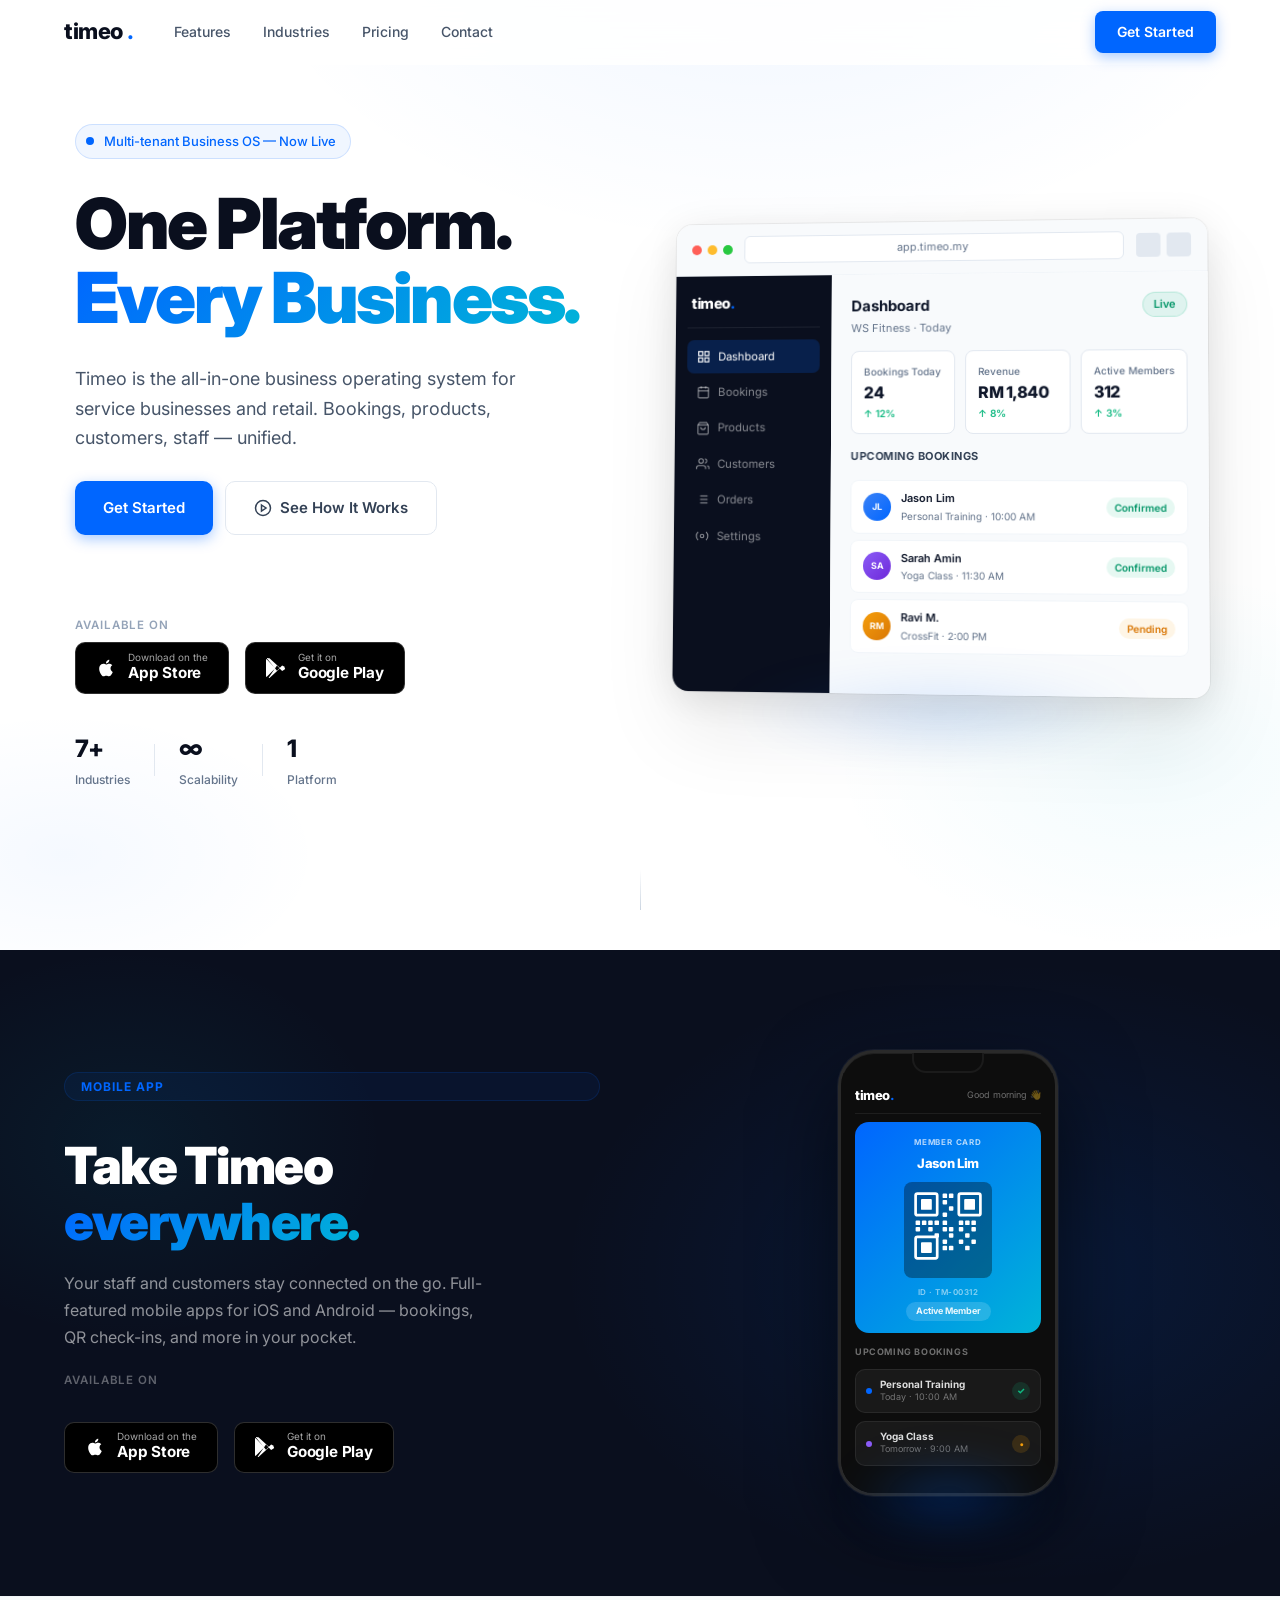
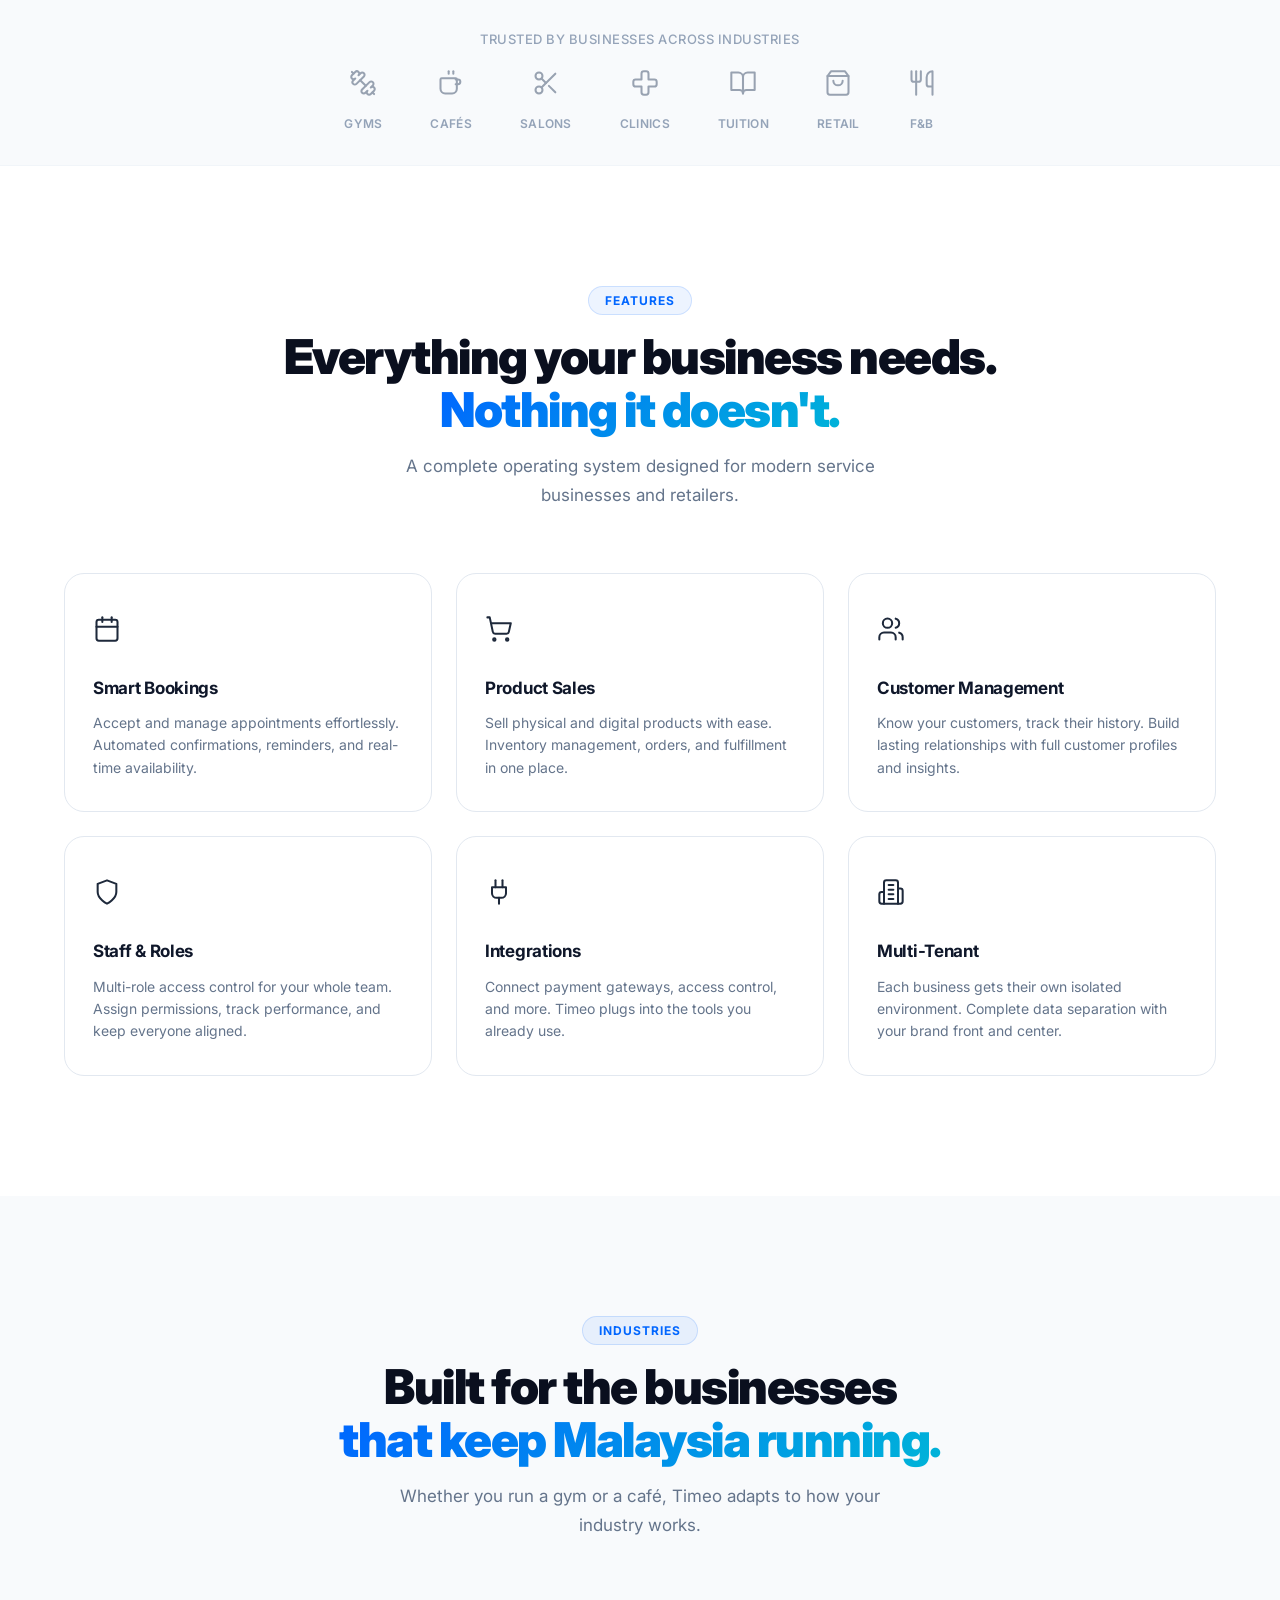
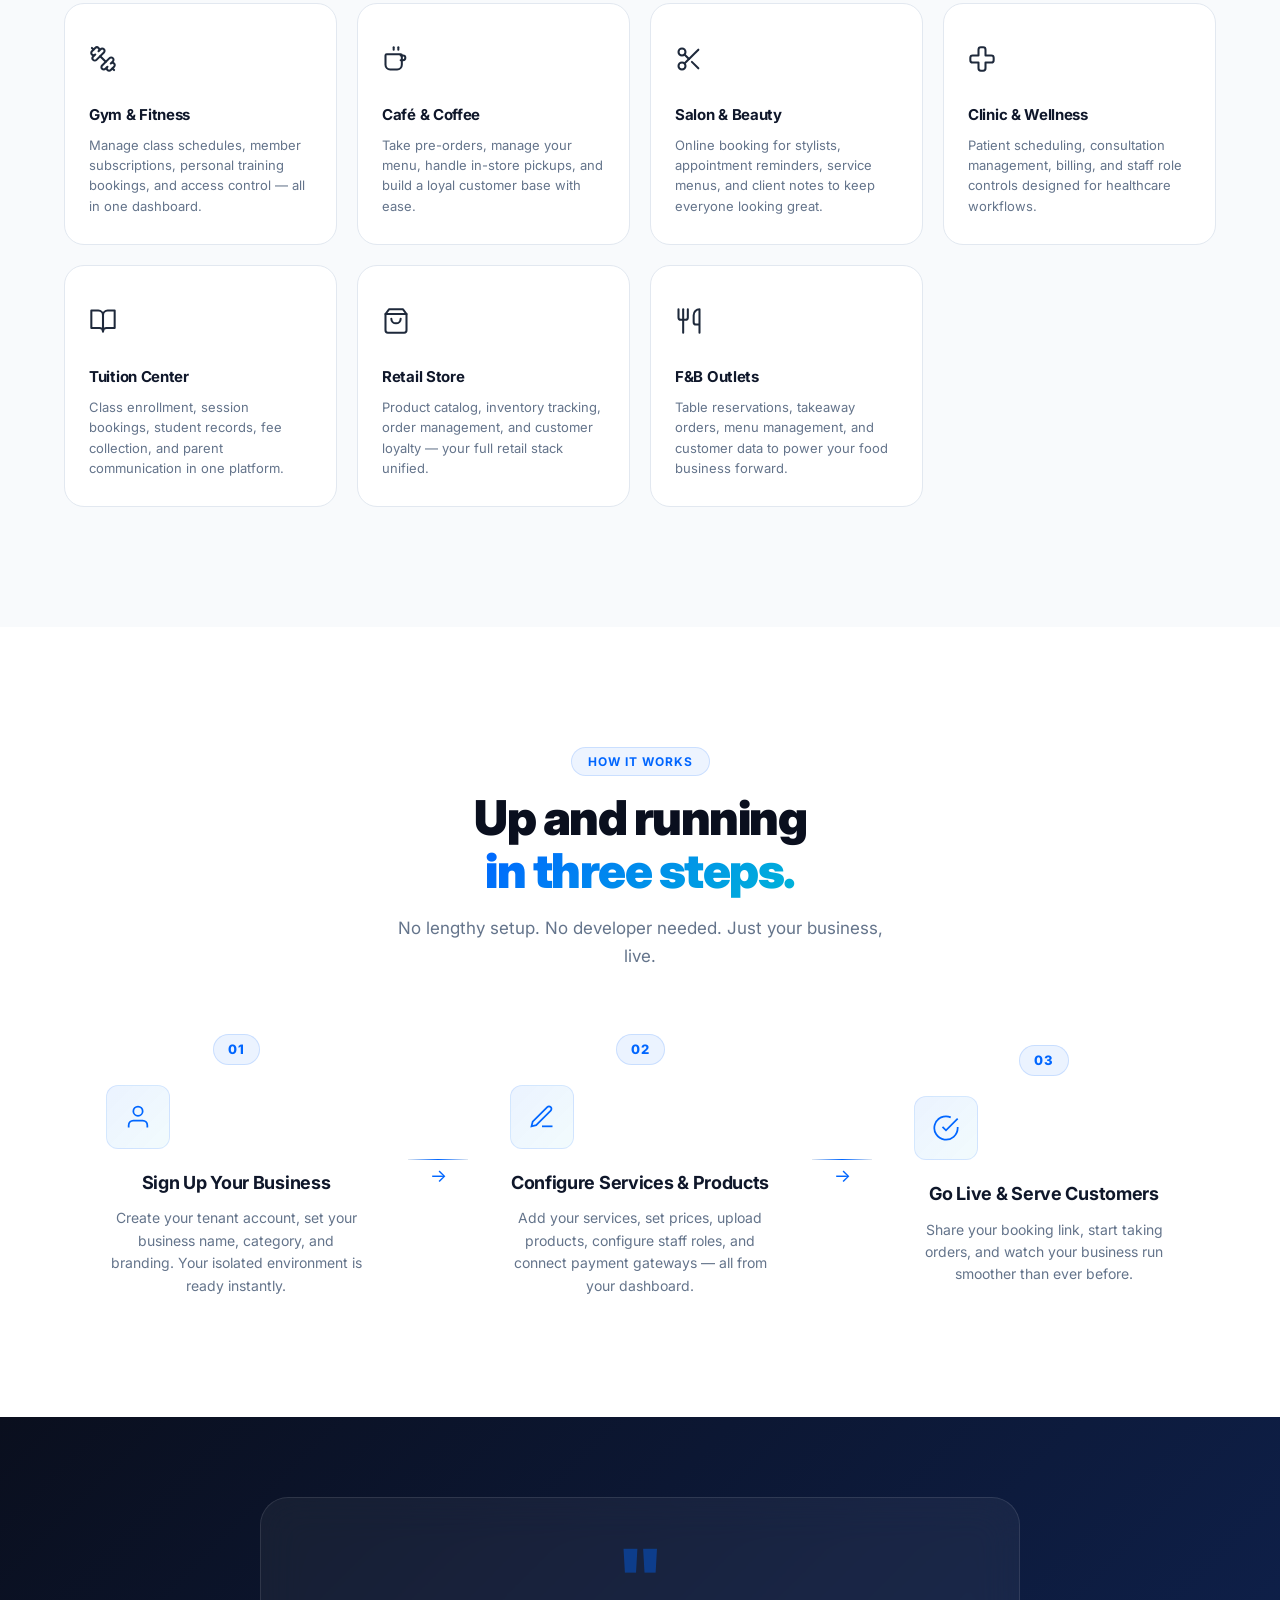
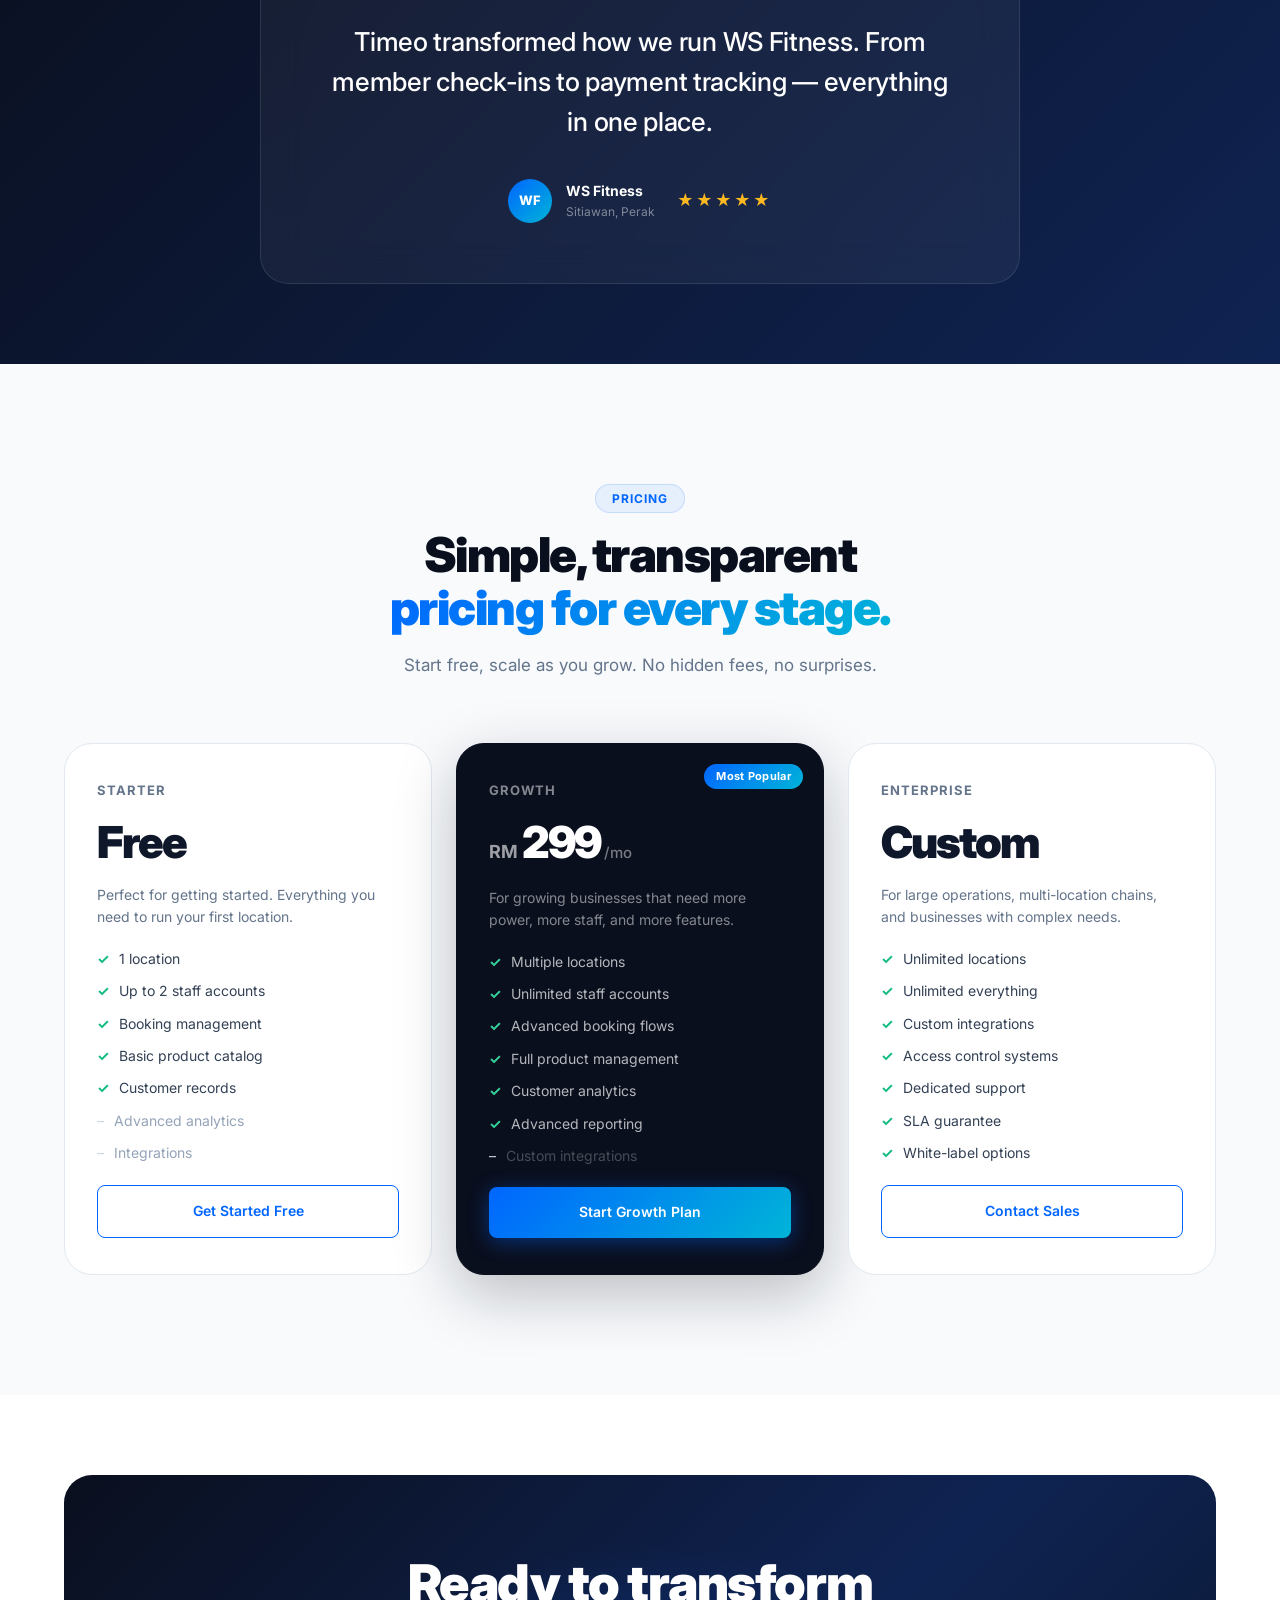
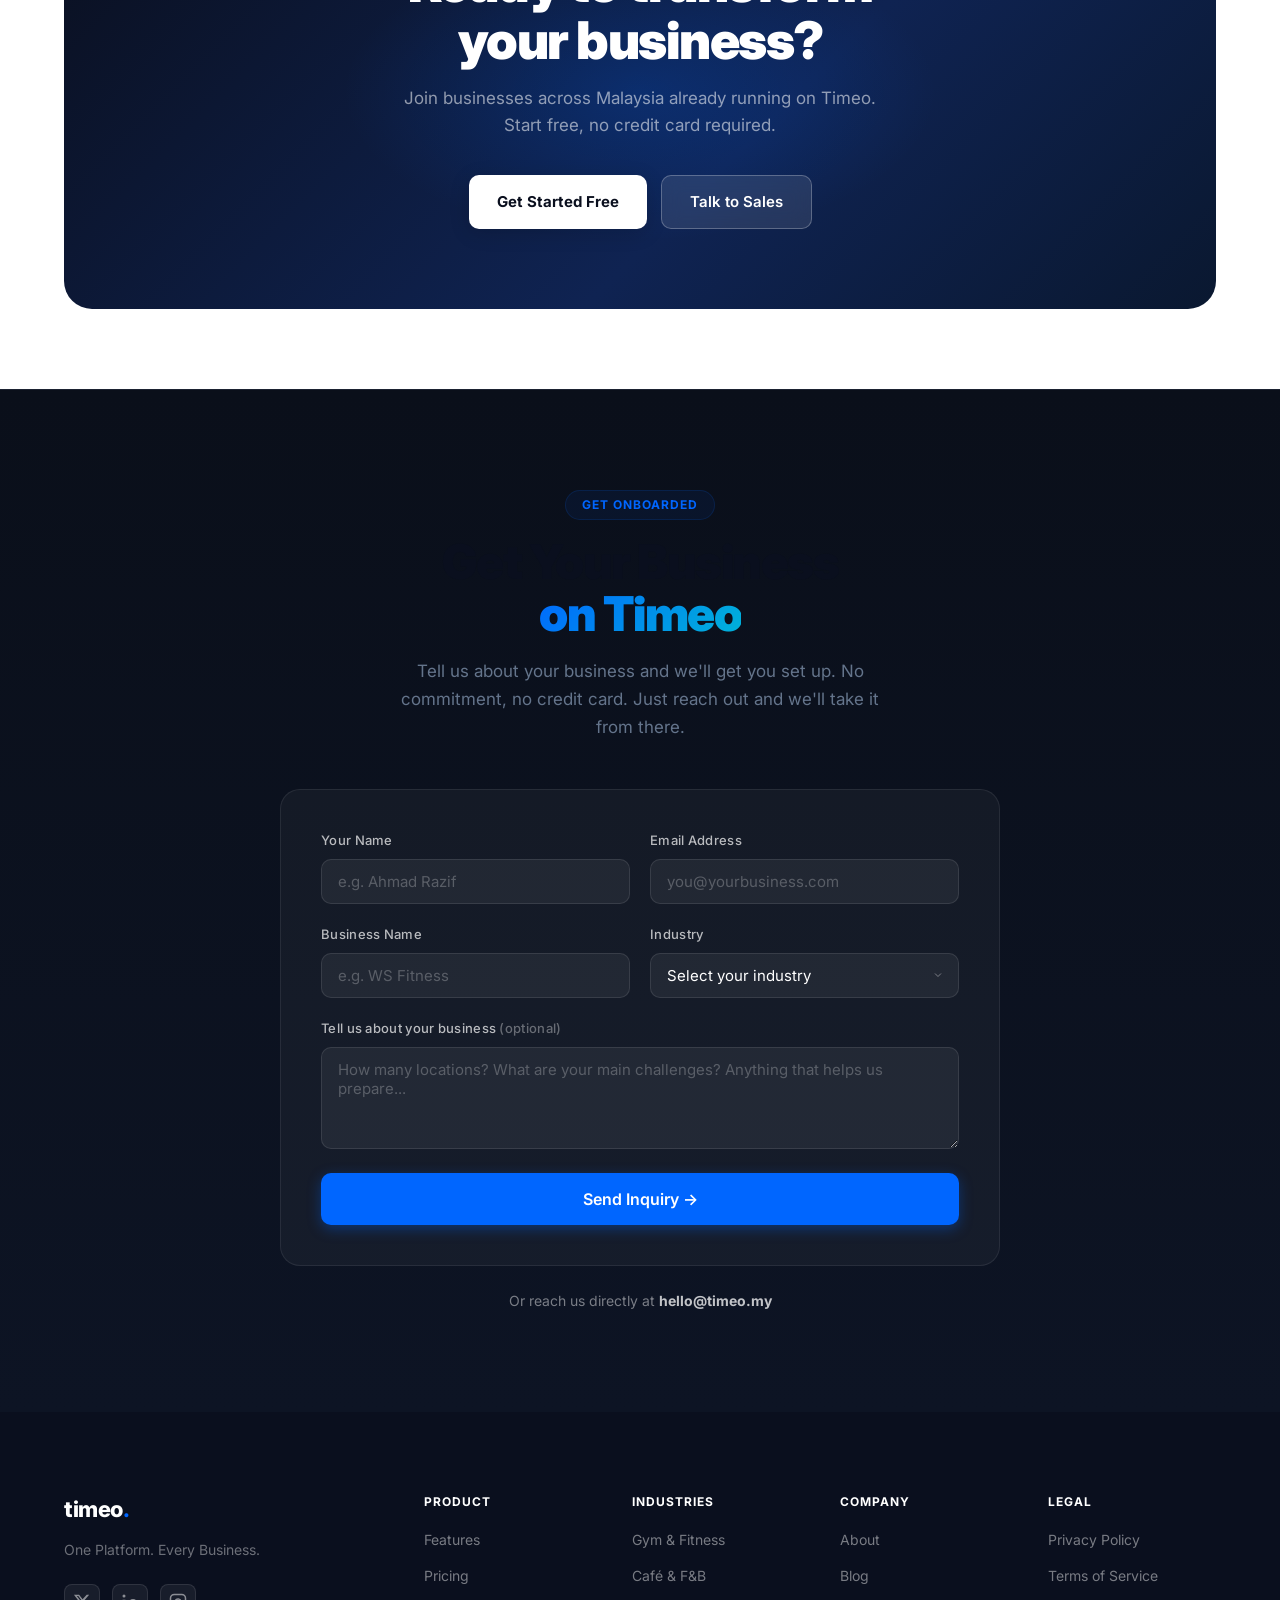
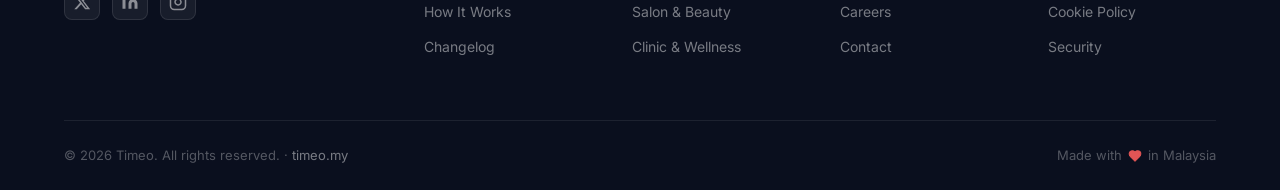
==== index.html @ 72459903 "init: timeo.my marketing site" ====
<!DOCTYPE html>
<html lang="en">
<head>
  <meta charset="UTF-8" />
  <meta name="viewport" content="width=device-width, initial-scale=1.0" />
  <title>Timeo — One Platform. Every Business.</title>
  <meta name="description" content="Timeo is the all-in-one business operating system for service businesses and retail. Bookings, products, customers, staff — unified." />
  <link rel="preconnect" href="https://fonts.googleapis.com" />
  <link rel="preconnect" href="https://fonts.gstatic.com" crossorigin />
  <link href="https://fonts.googleapis.com/css2?family=Inter:wght@300;400;500;600;700;800;900&display=swap" rel="stylesheet" />
  <link rel="stylesheet" href="style.css" />
</head>
<body>

  <!-- NAVBAR -->
  <nav class="navbar" id="navbar">
    <div class="nav-container">
      <a href="#" class="nav-logo">
        <span class="logo-text">timeo</span>
        <span class="logo-dot">.</span>
      </a>
      <ul class="nav-links">
        <li><a href="#features">Features</a></li>
        <li><a href="#industries">Industries</a></li>
        <li><a href="#pricing">Pricing</a></li>
        <li><a href="#contact">Contact</a></li>
      </ul>
      <a href="#contact" class="btn btn-primary nav-cta">Get Started</a>
      <button class="mobile-menu-btn" id="mobileMenuBtn" aria-label="Toggle menu">
        <span></span><span></span><span></span>
      </button>
    </div>
    <div class="mobile-menu" id="mobileMenu">
      <a href="#features">Features</a>
      <a href="#industries">Industries</a>
      <a href="#pricing">Pricing</a>
      <a href="#contact">Contact</a>
      <a href="#contact" class="btn btn-primary">Get Started</a>
    </div>
  </nav>

  <!-- HERO -->
  <section class="hero" id="hero">
    <div class="hero-bg-gradient"></div>
    <div class="hero-container">
      <div class="hero-content">
        <div class="hero-badge fade-in">
          <span class="badge-dot"></span>
          <span>Multi-tenant Business OS — Now Live</span>
        </div>
        <h1 class="hero-headline fade-in">One Platform.<br /><span class="gradient-text">Every Business.</span></h1>
        <p class="hero-subheadline fade-in">
          Timeo is the all-in-one business operating system for service businesses and retail.
          Bookings, products, customers, staff — unified.
        </p>
        <div class="hero-ctas fade-in">
          <a href="#contact" class="btn btn-primary btn-large">Get Started</a>
          <a href="#features" class="btn btn-ghost btn-large">
            <svg width="18" height="18" viewBox="0 0 24 24" fill="none" stroke="currentColor" stroke-width="2"><circle cx="12" cy="12" r="10"/><polygon points="10 8 16 12 10 16 10 8"/></svg>
            See How It Works
          </a>
        </div>
        <p class="hero-onboarding-note fade-in">Onboarded by our team — no self-setup required.</p>
        <div class="hero-app-badges fade-in">
          <div class="app-badges-label">Available on</div>
          <div class="app-badges">
            <a href="#" class="app-badge apple-badge">
              <svg xmlns="http://www.w3.org/2000/svg" width="20" height="20" viewBox="0 0 24 24" fill="currentColor">
                <path d="M18.71 19.5c-.83 1.24-1.71 2.45-3.05 2.47-1.34.03-1.77-.79-3.29-.79-1.53 0-2 .77-3.27.82-1.31.05-2.3-1.32-3.14-2.53C4.25 17 2.94 12.45 4.7 9.39c.87-1.52 2.43-2.48 4.12-2.51 1.28-.02 2.5.87 3.29.87.78 0 2.26-1.07 3.8-.91.65.03 2.47.26 3.64 1.98-.09.06-2.17 1.28-2.15 3.81.03 3.02 2.65 4.03 2.68 4.04-.03.07-.42 1.44-1.38 2.83M13 3.5c.73-.83 1.94-1.46 2.94-1.5.13 1.17-.34 2.35-1.04 3.19-.69.85-1.83 1.51-2.95 1.42-.15-1.15.41-2.35 1.05-3.11z"/>
              </svg>
              <div class="badge-text">
                <span class="badge-sub">Download on the</span>
                <span class="badge-main">App Store</span>
              </div>
            </a>
            <a href="#" class="app-badge google-badge">
              <svg xmlns="http://www.w3.org/2000/svg" width="20" height="20" viewBox="0 0 24 24" fill="currentColor">
                <path d="M3.18 23.76c.3.17.64.24.99.2l12.5-11.46-3.5-3.5L3.18 23.76zM.54 1.18C.2 1.54 0 2.1 0 2.84v18.32c0 .74.2 1.3.55 1.66l.09.08 10.26-10.26v-.24L.63 1.1l-.09.08zM22.3 10.56l-2.94-1.67-3.29 3.29 3.29 3.29 2.96-1.68c.84-.48.84-1.26-.02-1.74v.01zM4.17.24l12.5 11.46-3.5 3.5L.99.44C1.51.06 2.13.01 2.79.24h1.38z"/>
              </svg>
              <div class="badge-text">
                <span class="badge-sub">Get it on</span>
                <span class="badge-main">Google Play</span>
              </div>
            </a>
          </div>
        </div>
        <div class="hero-stats fade-in">
          <div class="stat">
            <span class="stat-number">7+</span>
            <span class="stat-label">Industries</span>
          </div>
          <div class="stat-divider"></div>
          <div class="stat">
            <span class="stat-number">∞</span>
            <span class="stat-label">Scalability</span>
          </div>
          <div class="stat-divider"></div>
          <div class="stat">
            <span class="stat-number">1</span>
            <span class="stat-label">Platform</span>
          </div>
        </div>
      </div>

      <!-- DASHBOARD MOCKUP -->
      <div class="hero-visual fade-in">
        <div class="dashboard-mockup">
          <div class="mockup-topbar">
            <div class="mockup-dots">
              <span class="dot dot-red"></span>
              <span class="dot dot-yellow"></span>
              <span class="dot dot-green"></span>
            </div>
            <div class="mockup-url">app.timeo.my</div>
            <div class="mockup-actions">
              <div class="mock-icon"></div>
              <div class="mock-icon"></div>
            </div>
          </div>
          <div class="mockup-body">
            <div class="mockup-sidebar">
              <div class="sidebar-logo">timeo<span>.</span></div>
              <div class="sidebar-nav">
                <div class="sidebar-item active">
                  <svg width="14" height="14" viewBox="0 0 24 24" fill="none" stroke="currentColor" stroke-width="2"><rect x="3" y="3" width="7" height="7"/><rect x="14" y="3" width="7" height="7"/><rect x="3" y="14" width="7" height="7"/><rect x="14" y="14" width="7" height="7"/></svg>
                  Dashboard
                </div>
                <div class="sidebar-item">
                  <svg width="14" height="14" viewBox="0 0 24 24" fill="none" stroke="currentColor" stroke-width="2"><rect x="3" y="4" width="18" height="18" rx="2"/><line x1="16" y1="2" x2="16" y2="6"/><line x1="8" y1="2" x2="8" y2="6"/><line x1="3" y1="10" x2="21" y2="10"/></svg>
                  Bookings
                </div>
                <div class="sidebar-item">
                  <svg width="14" height="14" viewBox="0 0 24 24" fill="none" stroke="currentColor" stroke-width="2"><path d="M6 2L3 6v14a2 2 0 0 0 2 2h14a2 2 0 0 0 2-2V6l-3-4z"/><line x1="3" y1="6" x2="21" y2="6"/><path d="M16 10a4 4 0 0 1-8 0"/></svg>
                  Products
                </div>
                <div class="sidebar-item">
                  <svg width="14" height="14" viewBox="0 0 24 24" fill="none" stroke="currentColor" stroke-width="2"><path d="M17 21v-2a4 4 0 0 0-4-4H5a4 4 0 0 0-4 4v2"/><circle cx="9" cy="7" r="4"/><path d="M23 21v-2a4 4 0 0 0-3-3.87"/><path d="M16 3.13a4 4 0 0 1 0 7.75"/></svg>
                  Customers
                </div>
                <div class="sidebar-item">
                  <svg width="14" height="14" viewBox="0 0 24 24" fill="none" stroke="currentColor" stroke-width="2"><line x1="8" y1="6" x2="21" y2="6"/><line x1="8" y1="12" x2="21" y2="12"/><line x1="8" y1="18" x2="21" y2="18"/><line x1="3" y1="6" x2="3.01" y2="6"/><line x1="3" y1="12" x2="3.01" y2="12"/><line x1="3" y1="18" x2="3.01" y2="18"/></svg>
                  Orders
                </div>
                <div class="sidebar-item">
                  <svg width="14" height="14" viewBox="0 0 24 24" fill="none" stroke="currentColor" stroke-width="2"><circle cx="12" cy="12" r="3"/><path d="M19.07 4.93a10 10 0 0 1 0 14.14M4.93 4.93a10 10 0 0 0 0 14.14"/></svg>
                  Settings
                </div>
              </div>
            </div>
            <div class="mockup-main">
              <div class="mockup-header-row">
                <div>
                  <div class="mock-title">Dashboard</div>
                  <div class="mock-subtitle">WS Fitness · Today</div>
                </div>
                <div class="mock-badge-green">Live</div>
              </div>
              <div class="mockup-stats-row">
                <div class="mock-stat-card">
                  <div class="mock-stat-label">Bookings Today</div>
                  <div class="mock-stat-value">24</div>
                  <div class="mock-stat-trend up">↑ 12%</div>
                </div>
                <div class="mock-stat-card">
                  <div class="mock-stat-label">Revenue</div>
                  <div class="mock-stat-value">RM 1,840</div>
                  <div class="mock-stat-trend up">↑ 8%</div>
                </div>
                <div class="mock-stat-card">
                  <div class="mock-stat-label">Active Members</div>
                  <div class="mock-stat-value">312</div>
                  <div class="mock-stat-trend up">↑ 3%</div>
                </div>
              </div>
              <div class="mock-bookings-title">Upcoming Bookings</div>
              <div class="mock-booking-list">
                <div class="mock-booking-item">
                  <div class="mock-avatar mock-avatar-blue">JL</div>
                  <div class="mock-booking-info">
                    <div class="mock-booking-name">Jason Lim</div>
                    <div class="mock-booking-service">Personal Training · 10:00 AM</div>
                  </div>
                  <div class="mock-status confirmed">Confirmed</div>
                </div>
                <div class="mock-booking-item">
                  <div class="mock-avatar mock-avatar-purple">SA</div>
                  <div class="mock-booking-info">
                    <div class="mock-booking-name">Sarah Amin</div>
                    <div class="mock-booking-service">Yoga Class · 11:30 AM</div>
                  </div>
                  <div class="mock-status confirmed">Confirmed</div>
                </div>
                <div class="mock-booking-item">
                  <div class="mock-avatar mock-avatar-orange">RM</div>
                  <div class="mock-booking-info">
                    <div class="mock-booking-name">Ravi M.</div>
                    <div class="mock-booking-service">CrossFit · 2:00 PM</div>
                  </div>
                  <div class="mock-status pending">Pending</div>
                </div>
              </div>
            </div>
          </div>
        </div>
        <div class="mockup-glow"></div>
      </div>
    </div>
    <div class="hero-scroll-indicator">
      <div class="scroll-line"></div>
    </div>
  </section>

  <!-- APP DOWNLOAD SECTION -->
  <section class="app-download-section">
    <div class="container">
      <div class="app-download-content">
        <div class="app-download-text reveal">
          <div class="section-badge" style="margin-bottom:16px;">Mobile App</div>
          <h2>Take Timeo<br /><span class="gradient-text">everywhere.</span></h2>
          <p>Your staff and customers stay connected on the go. Full-featured mobile apps for iOS and Android — bookings, QR check-ins, and more in your pocket.</p>
          <div class="app-badges-label">Available on</div>
          <div class="app-badges">
            <a href="#" class="app-badge apple-badge">
              <svg xmlns="http://www.w3.org/2000/svg" width="20" height="20" viewBox="0 0 24 24" fill="currentColor">
                <path d="M18.71 19.5c-.83 1.24-1.71 2.45-3.05 2.47-1.34.03-1.77-.79-3.29-.79-1.53 0-2 .77-3.27.82-1.31.05-2.3-1.32-3.14-2.53C4.25 17 2.94 12.45 4.7 9.39c.87-1.52 2.43-2.48 4.12-2.51 1.28-.02 2.5.87 3.29.87.78 0 2.26-1.07 3.8-.91.65.03 2.47.26 3.64 1.98-.09.06-2.17 1.28-2.15 3.81.03 3.02 2.65 4.03 2.68 4.04-.03.07-.42 1.44-1.38 2.83M13 3.5c.73-.83 1.94-1.46 2.94-1.5.13 1.17-.34 2.35-1.04 3.19-.69.85-1.83 1.51-2.95 1.42-.15-1.15.41-2.35 1.05-3.11z"/>
              </svg>
              <div class="badge-text">
                <span class="badge-sub">Download on the</span>
                <span class="badge-main">App Store</span>
              </div>
            </a>
            <a href="#" class="app-badge google-badge">
              <svg xmlns="http://www.w3.org/2000/svg" width="20" height="20" viewBox="0 0 24 24" fill="currentColor">
                <path d="M3.18 23.76c.3.17.64.24.99.2l12.5-11.46-3.5-3.5L3.18 23.76zM.54 1.18C.2 1.54 0 2.1 0 2.84v18.32c0 .74.2 1.3.55 1.66l.09.08 10.26-10.26v-.24L.63 1.1l-.09.08zM22.3 10.56l-2.94-1.67-3.29 3.29 3.29 3.29 2.96-1.68c.84-.48.84-1.26-.02-1.74v.01zM4.17.24l12.5 11.46-3.5 3.5L.99.44C1.51.06 2.13.01 2.79.24h1.38z"/>
              </svg>
              <div class="badge-text">
                <span class="badge-sub">Get it on</span>
                <span class="badge-main">Google Play</span>
              </div>
            </a>
          </div>
        </div>
        <div class="app-phone-mockup reveal">
          <div class="phone-frame">
            <div class="phone-notch"></div>
            <div class="phone-screen">
              <!-- App screen: Member QR Card -->
              <div class="phone-app-header">
                <span class="phone-app-logo">timeo<span>.</span></span>
                <span class="phone-app-greeting">Good morning 👋</span>
              </div>
              <div class="phone-qr-card">
                <div class="phone-qr-label">Member Card</div>
                <div class="phone-qr-name">Jason Lim</div>
                <div class="phone-qr-code">
                  <svg viewBox="0 0 80 80" width="72" height="72" xmlns="http://www.w3.org/2000/svg">
                    <!-- QR code pattern (decorative) -->
                    <rect x="4" y="4" width="24" height="24" rx="2" fill="none" stroke="#fff" stroke-width="3"/>
                    <rect x="10" y="10" width="12" height="12" rx="1" fill="#fff"/>
                    <rect x="52" y="4" width="24" height="24" rx="2" fill="none" stroke="#fff" stroke-width="3"/>
                    <rect x="58" y="10" width="12" height="12" rx="1" fill="#fff"/>
                    <rect x="4" y="52" width="24" height="24" rx="2" fill="none" stroke="#fff" stroke-width="3"/>
                    <rect x="10" y="58" width="12" height="12" rx="1" fill="#fff"/>
                    <!-- dots -->
                    <rect x="34" y="4" width="5" height="5" rx="1" fill="#fff"/>
                    <rect x="41" y="4" width="5" height="5" rx="1" fill="#fff"/>
                    <rect x="34" y="11" width="5" height="5" rx="1" fill="#fff"/>
                    <rect x="41" y="18" width="5" height="5" rx="1" fill="#fff"/>
                    <rect x="34" y="25" width="5" height="5" rx="1" fill="#fff"/>
                    <rect x="52" y="34" width="5" height="5" rx="1" fill="#fff"/>
                    <rect x="59" y="34" width="5" height="5" rx="1" fill="#fff"/>
                    <rect x="66" y="34" width="5" height="5" rx="1" fill="#fff"/>
                    <rect x="52" y="41" width="5" height="5" rx="1" fill="#fff"/>
                    <rect x="66" y="41" width="5" height="5" rx="1" fill="#fff"/>
                    <rect x="59" y="48" width="5" height="5" rx="1" fill="#fff"/>
                    <rect x="52" y="55" width="5" height="5" rx="1" fill="#fff"/>
                    <rect x="59" y="62" width="5" height="5" rx="1" fill="#fff"/>
                    <rect x="66" y="55" width="5" height="5" rx="1" fill="#fff"/>
                    <rect x="4" y="34" width="5" height="5" rx="1" fill="#fff"/>
                    <rect x="11" y="34" width="5" height="5" rx="1" fill="#fff"/>
                    <rect x="18" y="34" width="5" height="5" rx="1" fill="#fff"/>
                    <rect x="25" y="34" width="5" height="5" rx="1" fill="#fff"/>
                    <rect x="4" y="41" width="5" height="5" rx="1" fill="#fff"/>
                    <rect x="18" y="41" width="5" height="5" rx="1" fill="#fff"/>
                    <rect x="25" y="48" width="5" height="5" rx="1" fill="#fff"/>
                    <rect x="34" y="34" width="5" height="5" rx="1" fill="#fff"/>
                    <rect x="34" y="41" width="5" height="5" rx="1" fill="#fff"/>
                    <rect x="41" y="41" width="5" height="5" rx="1" fill="#fff"/>
                    <rect x="41" y="48" width="5" height="5" rx="1" fill="#fff"/>
                    <rect x="34" y="55" width="5" height="5" rx="1" fill="#fff"/>
                    <rect x="34" y="62" width="5" height="5" rx="1" fill="#fff"/>
                    <rect x="41" y="62" width="5" height="5" rx="1" fill="#fff"/>
                  </svg>
                </div>
                <div class="phone-qr-member-id">ID · TM-00312</div>
                <div class="phone-qr-status">Active Member</div>
              </div>
              <div class="phone-upcoming-label">Upcoming Bookings</div>
              <div class="phone-booking-row">
                <div class="phone-booking-dot blue"></div>
                <div class="phone-booking-info">
                  <div class="phone-booking-title">Personal Training</div>
                  <div class="phone-booking-time">Today · 10:00 AM</div>
                </div>
                <div class="phone-booking-badge confirmed">✓</div>
              </div>
              <div class="phone-booking-row">
                <div class="phone-booking-dot purple"></div>
                <div class="phone-booking-info">
                  <div class="phone-booking-title">Yoga Class</div>
                  <div class="phone-booking-time">Tomorrow · 9:00 AM</div>
                </div>
                <div class="phone-booking-badge pending">·</div>
              </div>
            </div>
          </div>
          <!-- floating glow -->
          <div class="phone-glow"></div>
        </div>
      </div>
    </div>
  </section>

  <!-- SOCIAL PROOF -->
  <section class="social-proof">
    <div class="container">
      <p class="proof-label">Trusted by businesses across industries</p>
      <div class="proof-logos">
        <div class="proof-item">
          <span class="proof-icon"><svg xmlns="http://www.w3.org/2000/svg" width="28" height="28" viewBox="0 0 24 24" fill="none" stroke="currentColor" stroke-width="1.75" stroke-linecap="round" stroke-linejoin="round"><path d="M14.4 14.4 9.6 9.6"/><path d="M18.657 21.485a2 2 0 1 1-2.829-2.828l-1.767 1.768a2 2 0 1 1-2.829-2.829l6.364-6.364a2 2 0 1 1 2.829 2.829l-1.768 1.767a2 2 0 1 1 2.828 2.829z"/><path d="m21.5 21.5-1.4-1.4"/><path d="M3.9 3.9 2.5 2.5"/><path d="M6.404 12.768a2 2 0 1 1-2.829-2.829l1.768-1.767a2 2 0 1 1-2.828-2.829l2.828-2.828a2 2 0 1 1 2.829 2.828l1.767-1.768a2 2 0 1 1 2.829 2.829z"/></svg></span>
          <span>Gyms</span>
        </div>
        <div class="proof-item">
          <span class="proof-icon"><svg xmlns="http://www.w3.org/2000/svg" width="28" height="28" viewBox="0 0 24 24" fill="none" stroke="currentColor" stroke-width="1.75" stroke-linecap="round" stroke-linejoin="round"><path d="M10 2v2"/><path d="M14 2v2"/><path d="M16 8a1 1 0 0 1 1 1v8a4 4 0 0 1-4 4H7a4 4 0 0 1-4-4V9a1 1 0 0 1 1-1z"/><path d="M16 9h2a2 2 0 0 1 0 4h-2"/></svg></span>
          <span>Cafés</span>
        </div>
        <div class="proof-item">
          <span class="proof-icon"><svg xmlns="http://www.w3.org/2000/svg" width="28" height="28" viewBox="0 0 24 24" fill="none" stroke="currentColor" stroke-width="1.75" stroke-linecap="round" stroke-linejoin="round"><circle cx="6" cy="6" r="3"/><circle cx="6" cy="18" r="3"/><line x1="20" x2="8.12" y1="4" y2="15.88"/><line x1="14.47" x2="20" y1="14.48" y2="20"/><line x1="8.12" x2="12" y1="8.12" y2="12"/></svg></span>
          <span>Salons</span>
        </div>
        <div class="proof-item">
          <span class="proof-icon"><svg xmlns="http://www.w3.org/2000/svg" width="28" height="28" viewBox="0 0 24 24" fill="none" stroke="currentColor" stroke-width="1.75" stroke-linecap="round" stroke-linejoin="round"><path d="M11 2a2 2 0 0 0-2 2v5H4a2 2 0 0 0-2 2v2c0 1.1.9 2 2 2h5v5c0 1.1.9 2 2 2h2a2 2 0 0 0 2-2v-5h5a2 2 0 0 0 2-2v-2a2 2 0 0 0-2-2h-5V4a2 2 0 0 0-2-2h-2z"/></svg></span>
          <span>Clinics</span>
        </div>
        <div class="proof-item">
          <span class="proof-icon"><svg xmlns="http://www.w3.org/2000/svg" width="28" height="28" viewBox="0 0 24 24" fill="none" stroke="currentColor" stroke-width="1.75" stroke-linecap="round" stroke-linejoin="round"><path d="M2 3h6a4 4 0 0 1 4 4v14a3 3 0 0 0-3-3H2z"/><path d="M22 3h-6a4 4 0 0 0-4 4v14a3 3 0 0 1 3-3h7z"/></svg></span>
          <span>Tuition</span>
        </div>
        <div class="proof-item">
          <span class="proof-icon"><svg xmlns="http://www.w3.org/2000/svg" width="28" height="28" viewBox="0 0 24 24" fill="none" stroke="currentColor" stroke-width="1.75" stroke-linecap="round" stroke-linejoin="round"><path d="M6 2 3 6v14a2 2 0 0 0 2 2h14a2 2 0 0 0 2-2V6l-3-4z"/><line x1="3" x2="21" y1="6" y2="6"/><path d="M16 10a4 4 0 0 1-8 0"/></svg></span>
          <span>Retail</span>
        </div>
        <div class="proof-item">
          <span class="proof-icon"><svg xmlns="http://www.w3.org/2000/svg" width="28" height="28" viewBox="0 0 24 24" fill="none" stroke="currentColor" stroke-width="1.75" stroke-linecap="round" stroke-linejoin="round"><path d="M3 2v7c0 1.1.9 2 2 2h4a2 2 0 0 0 2-2V2"/><path d="M7 2v20"/><path d="M21 15V2v0a5 5 0 0 0-5 5v6c0 1.1.9 2 2 2h3Zm0 0v7"/></svg></span>
          <span>F&amp;B</span>
        </div>
      </div>
    </div>
  </section>

  <!-- FEATURES -->
  <section class="features" id="features">
    <div class="container">
      <div class="section-header reveal">
        <div class="section-badge">Features</div>
        <h2 class="section-title">Everything your business needs.<br /><span class="gradient-text">Nothing it doesn't.</span></h2>
        <p class="section-subtitle">A complete operating system designed for modern service businesses and retailers.</p>
      </div>
      <div class="features-grid">
        <div class="feature-card reveal">
          <div class="feature-icon"><svg xmlns="http://www.w3.org/2000/svg" width="28" height="28" viewBox="0 0 24 24" fill="none" stroke="currentColor" stroke-width="1.75" stroke-linecap="round" stroke-linejoin="round"><rect width="18" height="18" x="3" y="4" rx="2" ry="2"/><line x1="16" x2="16" y1="2" y2="6"/><line x1="8" x2="8" y1="2" y2="6"/><line x1="3" x2="21" y1="10" y2="10"/></svg></div>
          <h3 class="feature-title">Smart Bookings</h3>
          <p class="feature-desc">Accept and manage appointments effortlessly. Automated confirmations, reminders, and real-time availability.</p>
        </div>
        <div class="feature-card reveal">
          <div class="feature-icon"><svg xmlns="http://www.w3.org/2000/svg" width="28" height="28" viewBox="0 0 24 24" fill="none" stroke="currentColor" stroke-width="1.75" stroke-linecap="round" stroke-linejoin="round"><circle cx="8" cy="21" r="1"/><circle cx="19" cy="21" r="1"/><path d="M2.05 2.05h2l2.66 12.42a2 2 0 0 0 2 1.58h9.78a2 2 0 0 0 1.95-1.57l1.65-7.43H5.12"/></svg></div>
          <h3 class="feature-title">Product Sales</h3>
          <p class="feature-desc">Sell physical and digital products with ease. Inventory management, orders, and fulfillment in one place.</p>
        </div>
        <div class="feature-card reveal">
          <div class="feature-icon"><svg xmlns="http://www.w3.org/2000/svg" width="28" height="28" viewBox="0 0 24 24" fill="none" stroke="currentColor" stroke-width="1.75" stroke-linecap="round" stroke-linejoin="round"><path d="M16 21v-2a4 4 0 0 0-4-4H6a4 4 0 0 0-4 4v2"/><circle cx="9" cy="7" r="4"/><path d="M22 21v-2a4 4 0 0 0-3-3.87"/><path d="M16 3.13a4 4 0 0 1 0 7.75"/></svg></div>
          <h3 class="feature-title">Customer Management</h3>
          <p class="feature-desc">Know your customers, track their history. Build lasting relationships with full customer profiles and insights.</p>
        </div>
        <div class="feature-card reveal">
          <div class="feature-icon"><svg xmlns="http://www.w3.org/2000/svg" width="28" height="28" viewBox="0 0 24 24" fill="none" stroke="currentColor" stroke-width="1.75" stroke-linecap="round" stroke-linejoin="round"><path d="M12 22s8-4 8-10V5l-8-3-8 3v7c0 6 8 10 8 10z"/></svg></div>
          <h3 class="feature-title">Staff &amp; Roles</h3>
          <p class="feature-desc">Multi-role access control for your whole team. Assign permissions, track performance, and keep everyone aligned.</p>
        </div>
        <div class="feature-card reveal">
          <div class="feature-icon"><svg xmlns="http://www.w3.org/2000/svg" width="28" height="28" viewBox="0 0 24 24" fill="none" stroke="currentColor" stroke-width="1.75" stroke-linecap="round" stroke-linejoin="round"><path d="M12 22v-5"/><path d="M9 8V2"/><path d="M15 8V2"/><path d="M18 8v5a4 4 0 0 1-4 4h-4a4 4 0 0 1-4-4V8Z"/></svg></div>
          <h3 class="feature-title">Integrations</h3>
          <p class="feature-desc">Connect payment gateways, access control, and more. Timeo plugs into the tools you already use.</p>
        </div>
        <div class="feature-card reveal">
          <div class="feature-icon"><svg xmlns="http://www.w3.org/2000/svg" width="28" height="28" viewBox="0 0 24 24" fill="none" stroke="currentColor" stroke-width="1.75" stroke-linecap="round" stroke-linejoin="round"><path d="M6 22V4a2 2 0 0 1 2-2h8a2 2 0 0 1 2 2v18Z"/><path d="M6 12H4a2 2 0 0 0-2 2v6a2 2 0 0 0 2 2h2"/><path d="M18 9h2a2 2 0 0 1 2 2v9a2 2 0 0 1-2 2h-2"/><path d="M10 6h4"/><path d="M10 10h4"/><path d="M10 14h4"/><path d="M10 18h4"/></svg></div>
          <h3 class="feature-title">Multi-Tenant</h3>
          <p class="feature-desc">Each business gets their own isolated environment. Complete data separation with your brand front and center.</p>
        </div>
      </div>
    </div>
  </section>

  <!-- INDUSTRIES -->
  <section class="industries" id="industries">
    <div class="container">
      <div class="section-header reveal">
        <div class="section-badge">Industries</div>
        <h2 class="section-title">Built for the businesses<br /><span class="gradient-text">that keep Malaysia running.</span></h2>
        <p class="section-subtitle">Whether you run a gym or a café, Timeo adapts to how your industry works.</p>
      </div>
      <div class="industries-grid">
        <div class="industry-card reveal">
          <div class="industry-icon"><svg xmlns="http://www.w3.org/2000/svg" width="28" height="28" viewBox="0 0 24 24" fill="none" stroke="currentColor" stroke-width="1.75" stroke-linecap="round" stroke-linejoin="round"><path d="M14.4 14.4 9.6 9.6"/><path d="M18.657 21.485a2 2 0 1 1-2.829-2.828l-1.767 1.768a2 2 0 1 1-2.829-2.829l6.364-6.364a2 2 0 1 1 2.829 2.829l-1.768 1.767a2 2 0 1 1 2.828 2.829z"/><path d="m21.5 21.5-1.4-1.4"/><path d="M3.9 3.9 2.5 2.5"/><path d="M6.404 12.768a2 2 0 1 1-2.829-2.829l1.768-1.767a2 2 0 1 1-2.828-2.829l2.828-2.828a2 2 0 1 1 2.829 2.828l1.767-1.768a2 2 0 1 1 2.829 2.829z"/></svg></div>
          <h3 class="industry-name">Gym &amp; Fitness</h3>
          <p class="industry-desc">Manage class schedules, member subscriptions, personal training bookings, and access control — all in one dashboard.</p>
        </div>
        <div class="industry-card reveal">
          <div class="industry-icon"><svg xmlns="http://www.w3.org/2000/svg" width="28" height="28" viewBox="0 0 24 24" fill="none" stroke="currentColor" stroke-width="1.75" stroke-linecap="round" stroke-linejoin="round"><path d="M10 2v2"/><path d="M14 2v2"/><path d="M16 8a1 1 0 0 1 1 1v8a4 4 0 0 1-4 4H7a4 4 0 0 1-4-4V9a1 1 0 0 1 1-1z"/><path d="M16 9h2a2 2 0 0 1 0 4h-2"/></svg></div>
          <h3 class="industry-name">Café &amp; Coffee</h3>
          <p class="industry-desc">Take pre-orders, manage your menu, handle in-store pickups, and build a loyal customer base with ease.</p>
        </div>
        <div class="industry-card reveal">
          <div class="industry-icon"><svg xmlns="http://www.w3.org/2000/svg" width="28" height="28" viewBox="0 0 24 24" fill="none" stroke="currentColor" stroke-width="1.75" stroke-linecap="round" stroke-linejoin="round"><circle cx="6" cy="6" r="3"/><circle cx="6" cy="18" r="3"/><line x1="20" x2="8.12" y1="4" y2="15.88"/><line x1="14.47" x2="20" y1="14.48" y2="20"/><line x1="8.12" x2="12" y1="8.12" y2="12"/></svg></div>
          <h3 class="industry-name">Salon &amp; Beauty</h3>
          <p class="industry-desc">Online booking for stylists, appointment reminders, service menus, and client notes to keep everyone looking great.</p>
        </div>
        <div class="industry-card reveal">
          <div class="industry-icon"><svg xmlns="http://www.w3.org/2000/svg" width="28" height="28" viewBox="0 0 24 24" fill="none" stroke="currentColor" stroke-width="1.75" stroke-linecap="round" stroke-linejoin="round"><path d="M11 2a2 2 0 0 0-2 2v5H4a2 2 0 0 0-2 2v2c0 1.1.9 2 2 2h5v5c0 1.1.9 2 2 2h2a2 2 0 0 0 2-2v-5h5a2 2 0 0 0 2-2v-2a2 2 0 0 0-2-2h-5V4a2 2 0 0 0-2-2h-2z"/></svg></div>
          <h3 class="industry-name">Clinic &amp; Wellness</h3>
          <p class="industry-desc">Patient scheduling, consultation management, billing, and staff role controls designed for healthcare workflows.</p>
        </div>
        <div class="industry-card reveal">
          <div class="industry-icon"><svg xmlns="http://www.w3.org/2000/svg" width="28" height="28" viewBox="0 0 24 24" fill="none" stroke="currentColor" stroke-width="1.75" stroke-linecap="round" stroke-linejoin="round"><path d="M2 3h6a4 4 0 0 1 4 4v14a3 3 0 0 0-3-3H2z"/><path d="M22 3h-6a4 4 0 0 0-4 4v14a3 3 0 0 1 3-3h7z"/></svg></div>
          <h3 class="industry-name">Tuition Center</h3>
          <p class="industry-desc">Class enrollment, session bookings, student records, fee collection, and parent communication in one platform.</p>
        </div>
        <div class="industry-card reveal">
          <div class="industry-icon"><svg xmlns="http://www.w3.org/2000/svg" width="28" height="28" viewBox="0 0 24 24" fill="none" stroke="currentColor" stroke-width="1.75" stroke-linecap="round" stroke-linejoin="round"><path d="M6 2 3 6v14a2 2 0 0 0 2 2h14a2 2 0 0 0 2-2V6l-3-4z"/><line x1="3" x2="21" y1="6" y2="6"/><path d="M16 10a4 4 0 0 1-8 0"/></svg></div>
          <h3 class="industry-name">Retail Store</h3>
          <p class="industry-desc">Product catalog, inventory tracking, order management, and customer loyalty — your full retail stack unified.</p>
        </div>
        <div class="industry-card reveal">
          <div class="industry-icon"><svg xmlns="http://www.w3.org/2000/svg" width="28" height="28" viewBox="0 0 24 24" fill="none" stroke="currentColor" stroke-width="1.75" stroke-linecap="round" stroke-linejoin="round"><path d="M3 2v7c0 1.1.9 2 2 2h4a2 2 0 0 0 2-2V2"/><path d="M7 2v20"/><path d="M21 15V2v0a5 5 0 0 0-5 5v6c0 1.1.9 2 2 2h3Zm0 0v7"/></svg></div>
          <h3 class="industry-name">F&amp;B Outlets</h3>
          <p class="industry-desc">Table reservations, takeaway orders, menu management, and customer data to power your food business forward.</p>
        </div>
      </div>
    </div>
  </section>

  <!-- HOW IT WORKS -->
  <section class="how-it-works" id="how-it-works">
    <div class="container">
      <div class="section-header reveal">
        <div class="section-badge">How It Works</div>
        <h2 class="section-title">Up and running<br /><span class="gradient-text">in three steps.</span></h2>
        <p class="section-subtitle">No lengthy setup. No developer needed. Just your business, live.</p>
      </div>
      <div class="steps-container">
        <div class="step reveal">
          <div class="step-number">01</div>
          <div class="step-content">
            <div class="step-icon-wrap">
              <svg width="28" height="28" viewBox="0 0 24 24" fill="none" stroke="currentColor" stroke-width="1.5"><path d="M20 21v-2a4 4 0 0 0-4-4H8a4 4 0 0 0-4 4v2"/><circle cx="12" cy="7" r="4"/></svg>
            </div>
            <h3 class="step-title">Sign Up Your Business</h3>
            <p class="step-desc">Create your tenant account, set your business name, category, and branding. Your isolated environment is ready instantly.</p>
          </div>
        </div>
        <div class="step-connector reveal">
          <div class="connector-line"></div>
          <div class="connector-arrow">→</div>
        </div>
        <div class="step reveal">
          <div class="step-number">02</div>
          <div class="step-content">
            <div class="step-icon-wrap">
              <svg width="28" height="28" viewBox="0 0 24 24" fill="none" stroke="currentColor" stroke-width="1.5"><path d="M12 20h9"/><path d="M16.5 3.5a2.121 2.121 0 0 1 3 3L7 19l-4 1 1-4L16.5 3.5z"/></svg>
            </div>
            <h3 class="step-title">Configure Services &amp; Products</h3>
            <p class="step-desc">Add your services, set prices, upload products, configure staff roles, and connect payment gateways — all from your dashboard.</p>
          </div>
        </div>
        <div class="step-connector reveal">
          <div class="connector-line"></div>
          <div class="connector-arrow">→</div>
        </div>
        <div class="step reveal">
          <div class="step-number">03</div>
          <div class="step-content">
            <div class="step-icon-wrap">
              <svg width="28" height="28" viewBox="0 0 24 24" fill="none" stroke="currentColor" stroke-width="1.5"><path d="M22 11.08V12a10 10 0 1 1-5.93-9.14"/><polyline points="22 4 12 14.01 9 11.01"/></svg>
            </div>
            <h3 class="step-title">Go Live &amp; Serve Customers</h3>
            <p class="step-desc">Share your booking link, start taking orders, and watch your business run smoother than ever before.</p>
          </div>
        </div>
      </div>
    </div>
  </section>

  <!-- TESTIMONIAL -->
  <section class="testimonial-section">
    <div class="container">
      <div class="testimonial-card reveal">
        <div class="testimonial-quote">"</div>
        <blockquote class="testimonial-text">
          Timeo transformed how we run WS Fitness. From member check-ins to payment tracking — everything in one place.
        </blockquote>
        <div class="testimonial-author">
          <div class="testimonial-avatar">WF</div>
          <div class="testimonial-info">
            <div class="testimonial-name">WS Fitness</div>
            <div class="testimonial-location">Sitiawan, Perak</div>
          </div>
          <div class="testimonial-stars">★★★★★</div>
        </div>
      </div>
    </div>
  </section>

  <!-- PRICING -->
  <section class="pricing" id="pricing">
    <div class="container">
      <div class="section-header reveal">
        <div class="section-badge">Pricing</div>
        <h2 class="section-title">Simple, transparent<br /><span class="gradient-text">pricing for every stage.</span></h2>
        <p class="section-subtitle">Start free, scale as you grow. No hidden fees, no surprises.</p>
      </div>
      <div class="pricing-grid">
        <div class="pricing-card reveal">
          <div class="pricing-tier">Starter</div>
          <div class="pricing-price">
            <span class="price-amount">Free</span>
          </div>
          <p class="pricing-desc">Perfect for getting started. Everything you need to run your first location.</p>
          <ul class="pricing-features">
            <li><span class="check">✓</span> 1 location</li>
            <li><span class="check">✓</span> Up to 2 staff accounts</li>
            <li><span class="check">✓</span> Booking management</li>
            <li><span class="check">✓</span> Basic product catalog</li>
            <li><span class="check">✓</span> Customer records</li>
            <li class="muted"><span class="cross">–</span> Advanced analytics</li>
            <li class="muted"><span class="cross">–</span> Integrations</li>
          </ul>
          <a href="#contact" class="btn btn-outline btn-full">Get Started Free</a>
        </div>

        <div class="pricing-card pricing-featured reveal">
          <div class="pricing-popular-badge">Most Popular</div>
          <div class="pricing-tier">Growth</div>
          <div class="pricing-price">
            <span class="price-currency">RM</span>
            <span class="price-amount">299</span>
            <span class="price-period">/mo</span>
          </div>
          <p class="pricing-desc">For growing businesses that need more power, more staff, and more features.</p>
          <ul class="pricing-features">
            <li><span class="check">✓</span> Multiple locations</li>
            <li><span class="check">✓</span> Unlimited staff accounts</li>
            <li><span class="check">✓</span> Advanced booking flows</li>
            <li><span class="check">✓</span> Full product management</li>
            <li><span class="check">✓</span> Customer analytics</li>
            <li><span class="check">✓</span> Advanced reporting</li>
            <li class="muted"><span class="cross">–</span> Custom integrations</li>
          </ul>
          <a href="#contact" class="btn btn-primary btn-full">Start Growth Plan</a>
        </div>

        <div class="pricing-card reveal">
          <div class="pricing-tier">Enterprise</div>
          <div class="pricing-price">
            <span class="price-amount">Custom</span>
          </div>
          <p class="pricing-desc">For large operations, multi-location chains, and businesses with complex needs.</p>
          <ul class="pricing-features">
            <li><span class="check">✓</span> Unlimited locations</li>
            <li><span class="check">✓</span> Unlimited everything</li>
            <li><span class="check">✓</span> Custom integrations</li>
            <li><span class="check">✓</span> Access control systems</li>
            <li><span class="check">✓</span> Dedicated support</li>
            <li><span class="check">✓</span> SLA guarantee</li>
            <li><span class="check">✓</span> White-label options</li>
          </ul>
          <a href="#contact" class="btn btn-outline btn-full">Contact Sales</a>
        </div>
      </div>
    </div>
  </section>

  <!-- CTA SECTION -->
  <section class="cta-section">
    <div class="container">
      <div class="cta-card reveal">
        <div class="cta-glow"></div>
        <h2 class="cta-title">Ready to transform<br />your business?</h2>
        <p class="cta-subtitle">Join businesses across Malaysia already running on Timeo. Start free, no credit card required.</p>
        <div class="cta-buttons">
          <a href="#contact" class="btn btn-white btn-large">Get Started Free</a>
          <a href="#contact" class="btn btn-ghost-white btn-large">Talk to Sales</a>
        </div>
      </div>
    </div>
  </section>

  <!-- CONTACT SECTION -->
  <section class="contact-section" id="contact">
    <div class="container">
      <div class="contact-inner reveal">
        <div class="section-header" style="margin-bottom: 48px;">
          <div class="section-badge">Get Onboarded</div>
          <h2 class="section-title">Get Your Business<br /><span class="gradient-text">on Timeo</span></h2>
          <p class="section-subtitle">Tell us about your business and we'll get you set up. No commitment, no credit card. Just reach out and we'll take it from there.</p>
        </div>
        <form class="contact-form" action="https://formsubmit.co/elon@oxloz.com" method="POST">
          <input type="hidden" name="_subject" value="New Timeo Business Inquiry" />
          <input type="hidden" name="_next" value="https://timeo.my/thanks.html" />
          <input type="hidden" name="_captcha" value="false" />
          <div class="form-row">
            <div class="form-group">
              <label for="contact-name">Your Name</label>
              <input type="text" id="contact-name" name="name" placeholder="e.g. Ahmad Razif" required />
            </div>
            <div class="form-group">
              <label for="contact-email">Email Address</label>
              <input type="email" id="contact-email" name="email" placeholder="you@yourbusiness.com" required />
            </div>
          </div>
          <div class="form-row">
            <div class="form-group">
              <label for="contact-business">Business Name</label>
              <input type="text" id="contact-business" name="business" placeholder="e.g. WS Fitness" required />
            </div>
            <div class="form-group">
              <label for="contact-industry">Industry</label>
              <select id="contact-industry" name="industry" required>
                <option value="" disabled selected>Select your industry</option>
                <option value="Gym & Fitness">Gym &amp; Fitness</option>
                <option value="Café & F&B">Café &amp; F&amp;B</option>
                <option value="Salon & Beauty">Salon &amp; Beauty</option>
                <option value="Clinic & Wellness">Clinic &amp; Wellness</option>
                <option value="Tuition Center">Tuition Center</option>
                <option value="Retail Store">Retail Store</option>
                <option value="Other">Other</option>
              </select>
            </div>
          </div>
          <div class="form-group">
            <label for="contact-message">Tell us about your business <span style="opacity:0.5">(optional)</span></label>
            <textarea id="contact-message" name="message" rows="4" placeholder="How many locations? What are your main challenges? Anything that helps us prepare..."></textarea>
          </div>
          <button type="submit" class="btn btn-primary btn-large btn-submit">Send Inquiry →</button>
        </form>
        <p class="contact-direct">Or reach us directly at <a href="mailto:hello@timeo.my"><strong>hello@timeo.my</strong></a></p>
      </div>
    </div>
  </section>

  <!-- FOOTER -->
  <footer class="footer">
    <div class="container">
      <div class="footer-top">
        <div class="footer-brand">
          <div class="footer-logo">timeo<span>.</span></div>
          <p class="footer-tagline">One Platform. Every Business.</p>
          <div class="footer-social">
            <a href="#" class="social-link" aria-label="Twitter">
              <svg width="18" height="18" viewBox="0 0 24 24" fill="currentColor"><path d="M18.244 2.25h3.308l-7.227 8.26 8.502 11.24H16.17l-5.214-6.817L4.99 21.75H1.68l7.73-8.835L1.254 2.25H8.08l4.713 6.231zm-1.161 17.52h1.833L7.084 4.126H5.117z"/></svg>
            </a>
            <a href="#" class="social-link" aria-label="LinkedIn">
              <svg width="18" height="18" viewBox="0 0 24 24" fill="currentColor"><path d="M16 8a6 6 0 0 1 6 6v7h-4v-7a2 2 0 0 0-2-2 2 2 0 0 0-2 2v7h-4v-7a6 6 0 0 1 6-6z"/><rect x="2" y="9" width="4" height="12"/><circle cx="4" cy="4" r="2"/></svg>
            </a>
            <a href="#" class="social-link" aria-label="Instagram">
              <svg width="18" height="18" viewBox="0 0 24 24" fill="none" stroke="currentColor" stroke-width="2"><rect x="2" y="2" width="20" height="20" rx="5"/><path d="M16 11.37A4 4 0 1 1 12.63 8 4 4 0 0 1 16 11.37z"/><line x1="17.5" y1="6.5" x2="17.51" y2="6.5"/></svg>
            </a>
          </div>
        </div>
        <div class="footer-links">
          <div class="footer-col">
            <h4 class="footer-col-title">Product</h4>
            <ul>
              <li><a href="#features">Features</a></li>
              <li><a href="#pricing">Pricing</a></li>
              <li><a href="#how-it-works">How It Works</a></li>
              <li><a href="#">Changelog</a></li>
            </ul>
          </div>
          <div class="footer-col">
            <h4 class="footer-col-title">Industries</h4>
            <ul>
              <li><a href="#industries">Gym &amp; Fitness</a></li>
              <li><a href="#industries">Café &amp; F&amp;B</a></li>
              <li><a href="#industries">Salon &amp; Beauty</a></li>
              <li><a href="#industries">Clinic &amp; Wellness</a></li>
            </ul>
          </div>
          <div class="footer-col">
            <h4 class="footer-col-title">Company</h4>
            <ul>
              <li><a href="#">About</a></li>
              <li><a href="#">Blog</a></li>
              <li><a href="#">Careers</a></li>
              <li><a href="#contact">Contact</a></li>
            </ul>
          </div>
          <div class="footer-col">
            <h4 class="footer-col-title">Legal</h4>
            <ul>
              <li><a href="#">Privacy Policy</a></li>
              <li><a href="#">Terms of Service</a></li>
              <li><a href="#">Cookie Policy</a></li>
              <li><a href="#">Security</a></li>
            </ul>
          </div>
        </div>
      </div>
      <div class="footer-bottom">
        <div class="footer-copy">© 2026 Timeo. All rights reserved. · <a href="https://timeo.my">timeo.my</a></div>
        <div class="footer-made">Made with <svg xmlns="http://www.w3.org/2000/svg" width="14" height="14" viewBox="0 0 24 24" fill="#e25555" stroke="#e25555" stroke-width="1.75" stroke-linecap="round" stroke-linejoin="round" style="display:inline-block;vertical-align:middle;margin:0 2px"><path d="M19 14c1.49-1.46 3-3.21 3-5.5A5.5 5.5 0 0 0 16.5 3c-1.76 0-3 .5-4.5 2-1.5-1.5-2.74-2-4.5-2A5.5 5.5 0 0 0 2 8.5c0 2.3 1.5 4.05 3 5.5l7 7Z"/></svg> in Malaysia</div>
      </div>
    </div>
  </footer>

  <script src="script.js"></script>
</body>
</html>
---- style.css ----
/* =============================================
   TIMEO MARKETING WEBSITE — STYLE.CSS
   Clean, modern, premium SaaS aesthetic
   ============================================= */

/* === RESET & BASE === */
*, *::before, *::after {
  box-sizing: border-box;
  margin: 0;
  padding: 0;
}

:root {
  --blue: #0066FF;
  --blue-light: #3385FF;
  --blue-dark: #0050CC;
  --teal: #00B4D8;
  --navy: #0A0F1E;
  --navy-mid: #111827;
  --navy-light: #1E2A3B;
  --gray-900: #0F172A;
  --gray-800: #1E293B;
  --gray-700: #334155;
  --gray-600: #475569;
  --gray-500: #64748B;
  --gray-400: #94A3B8;
  --gray-300: #CBD5E1;
  --gray-200: #E2E8F0;
  --gray-100: #F1F5F9;
  --gray-50: #F8FAFC;
  --white: #FFFFFF;
  --success: #10B981;
  --warning: #F59E0B;

  --font: 'Inter', -apple-system, BlinkMacSystemFont, 'Segoe UI', sans-serif;
  --radius: 12px;
  --radius-lg: 20px;
  --radius-xl: 28px;
  --shadow-sm: 0 1px 3px rgba(0,0,0,0.08), 0 1px 2px rgba(0,0,0,0.04);
  --shadow: 0 4px 16px rgba(0,0,0,0.08), 0 2px 8px rgba(0,0,0,0.04);
  --shadow-lg: 0 20px 60px rgba(0,0,0,0.12), 0 8px 24px rgba(0,0,0,0.06);
  --shadow-xl: 0 40px 80px rgba(0,0,0,0.16), 0 16px 40px rgba(0,0,0,0.08);
  --blue-shadow: 0 8px 32px rgba(0,102,255,0.24);
}

html {
  scroll-behavior: smooth;
  -webkit-font-smoothing: antialiased;
}

body {
  font-family: var(--font);
  color: var(--gray-800);
  background: var(--white);
  line-height: 1.6;
  overflow-x: hidden;
}

.container {
  max-width: 1200px;
  margin: 0 auto;
  padding: 0 24px;
}

a {
  text-decoration: none;
  color: inherit;
}

/* === BUTTONS === */
.btn {
  display: inline-flex;
  align-items: center;
  gap: 8px;
  padding: 10px 22px;
  border-radius: 8px;
  font-family: var(--font);
  font-size: 14px;
  font-weight: 600;
  cursor: pointer;
  transition: all 0.2s ease;
  border: none;
  white-space: nowrap;
}

.btn-primary {
  background: var(--blue);
  color: var(--white);
  box-shadow: 0 4px 14px rgba(0,102,255,0.35);
}

.btn-primary:hover {
  background: var(--blue-light);
  box-shadow: 0 6px 20px rgba(0,102,255,0.45);
  transform: translateY(-1px);
}

.btn-ghost {
  background: transparent;
  color: var(--gray-700);
  border: 1.5px solid var(--gray-200);
}

.btn-ghost:hover {
  background: var(--gray-50);
  border-color: var(--gray-300);
}

.btn-ghost-white {
  background: rgba(255,255,255,0.1);
  color: var(--white);
  border: 1.5px solid rgba(255,255,255,0.25);
  backdrop-filter: blur(10px);
}

.btn-ghost-white:hover {
  background: rgba(255,255,255,0.18);
  border-color: rgba(255,255,255,0.4);
}

.btn-outline {
  background: transparent;
  color: var(--blue);
  border: 1.5px solid var(--blue);
}

.btn-outline:hover {
  background: rgba(0,102,255,0.05);
}

.btn-white {
  background: var(--white);
  color: var(--navy);
  font-weight: 700;
  box-shadow: 0 4px 20px rgba(0,0,0,0.15);
}

.btn-white:hover {
  transform: translateY(-1px);
  box-shadow: 0 8px 30px rgba(0,0,0,0.2);
}

.btn-large {
  padding: 14px 28px;
  font-size: 15px;
  border-radius: 10px;
}

.btn-full {
  width: 100%;
  justify-content: center;
  padding: 14px;
}

/* === NAVBAR === */
.navbar {
  position: fixed;
  top: 0;
  left: 0;
  right: 0;
  z-index: 100;
  background: rgba(255,255,255,0.85);
  backdrop-filter: blur(20px);
  -webkit-backdrop-filter: blur(20px);
  border-bottom: 1px solid transparent;
  transition: all 0.3s ease;
}

.navbar.scrolled {
  background: rgba(255,255,255,0.95);
  border-bottom-color: var(--gray-200);
  box-shadow: 0 2px 20px rgba(0,0,0,0.06);
}

.nav-container {
  max-width: 1200px;
  margin: 0 auto;
  padding: 0 24px;
  height: 64px;
  display: flex;
  align-items: center;
  gap: 40px;
}

.nav-logo {
  font-size: 22px;
  font-weight: 800;
  letter-spacing: -0.5px;
  color: var(--navy);
  flex-shrink: 0;
}

.logo-text { color: var(--navy); }
.logo-dot { color: var(--blue); }

.nav-links {
  display: flex;
  list-style: none;
  gap: 32px;
  flex: 1;
}

.nav-links a {
  font-size: 14px;
  font-weight: 500;
  color: var(--gray-600);
  transition: color 0.2s;
}

.nav-links a:hover {
  color: var(--gray-900);
}

.nav-cta {
  margin-left: auto;
  flex-shrink: 0;
}

.mobile-menu-btn {
  display: none;
  flex-direction: column;
  gap: 5px;
  background: none;
  border: none;
  cursor: pointer;
  padding: 4px;
  margin-left: auto;
}

.mobile-menu-btn span {
  display: block;
  width: 22px;
  height: 2px;
  background: var(--gray-700);
  border-radius: 2px;
  transition: all 0.3s;
}

.mobile-menu {
  display: none;
  flex-direction: column;
  gap: 4px;
  padding: 12px 24px 20px;
  border-top: 1px solid var(--gray-100);
  background: rgba(255,255,255,0.98);
}

.mobile-menu a {
  font-size: 15px;
  font-weight: 500;
  color: var(--gray-700);
  padding: 10px 0;
  border-bottom: 1px solid var(--gray-100);
}

.mobile-menu .btn {
  margin-top: 8px;
  justify-content: center;
  width: 100%;
}

.mobile-menu.open {
  display: flex;
}

/* === HERO === */
.hero {
  min-height: 100vh;
  display: flex;
  flex-direction: column;
  padding-top: 64px;
  position: relative;
  overflow: hidden;
  background: var(--white);
}

.hero-bg-gradient {
  position: absolute;
  inset: 0;
  background:
    radial-gradient(ellipse 70% 60% at 60% -10%, rgba(0,102,255,0.07) 0%, transparent 60%),
    radial-gradient(ellipse 50% 40% at 90% 80%, rgba(0,180,216,0.05) 0%, transparent 50%),
    radial-gradient(ellipse 40% 30% at 5% 90%, rgba(0,102,255,0.04) 0%, transparent 50%);
  pointer-events: none;
}

.hero-container {
  flex: 1;
  max-width: 1200px;
  margin: 0 auto;
  padding: 0 24px;
  display: grid;
  grid-template-columns: 1fr 1fr;
  gap: 60px;
  align-items: center;
  padding-top: 60px;
  padding-bottom: 60px;
}

.hero-content {
  display: flex;
  flex-direction: column;
  gap: 28px;
}

.hero-badge {
  display: inline-flex;
  align-items: center;
  gap: 10px;
  background: rgba(0,102,255,0.06);
  border: 1px solid rgba(0,102,255,0.15);
  border-radius: 50px;
  padding: 6px 14px 6px 10px;
  font-size: 13px;
  font-weight: 500;
  color: var(--blue);
  width: fit-content;
}

.badge-dot {
  width: 8px;
  height: 8px;
  border-radius: 50%;
  background: var(--blue);
  animation: pulse-dot 2s infinite;
  flex-shrink: 0;
}

@keyframes pulse-dot {
  0%, 100% { opacity: 1; transform: scale(1); }
  50% { opacity: 0.6; transform: scale(0.85); }
}

.hero-headline {
  font-size: clamp(44px, 5.5vw, 72px);
  font-weight: 900;
  line-height: 1.06;
  letter-spacing: -2.5px;
  color: var(--navy);
}

.gradient-text {
  background: linear-gradient(135deg, var(--blue) 0%, var(--teal) 100%);
  -webkit-background-clip: text;
  -webkit-text-fill-color: transparent;
  background-clip: text;
}

.hero-subheadline {
  font-size: 18px;
  color: var(--gray-600);
  line-height: 1.65;
  max-width: 480px;
}

.hero-ctas {
  display: flex;
  gap: 12px;
  flex-wrap: wrap;
}

.hero-stats {
  display: flex;
  align-items: center;
  gap: 24px;
  padding-top: 8px;
}

.stat {
  display: flex;
  flex-direction: column;
  gap: 2px;
}

.stat-number {
  font-size: 24px;
  font-weight: 800;
  color: var(--navy);
  letter-spacing: -1px;
}

.stat-label {
  font-size: 12px;
  color: var(--gray-500);
  font-weight: 500;
}

.stat-divider {
  width: 1px;
  height: 32px;
  background: var(--gray-200);
}

/* === DASHBOARD MOCKUP === */
.hero-visual {
  position: relative;
}

.dashboard-mockup {
  background: var(--white);
  border-radius: 16px;
  box-shadow:
    0 0 0 1px rgba(0,0,0,0.06),
    0 8px 40px rgba(0,0,0,0.1),
    0 40px 80px rgba(0,0,0,0.08);
  overflow: hidden;
  transform: perspective(1200px) rotateY(-4deg) rotateX(2deg);
  transition: transform 0.4s ease;
}

.dashboard-mockup:hover {
  transform: perspective(1200px) rotateY(-2deg) rotateX(1deg) translateY(-4px);
}

.mockup-topbar {
  display: flex;
  align-items: center;
  gap: 12px;
  padding: 12px 16px;
  background: var(--gray-50);
  border-bottom: 1px solid var(--gray-100);
}

.mockup-dots {
  display: flex;
  gap: 6px;
}

.dot {
  width: 10px;
  height: 10px;
  border-radius: 50%;
}

.dot-red { background: #FF5F57; }
.dot-yellow { background: #FEBC2E; }
.dot-green { background: #28C840; }

.mockup-url {
  flex: 1;
  background: var(--white);
  border: 1px solid var(--gray-200);
  border-radius: 6px;
  padding: 4px 12px;
  font-size: 11px;
  color: var(--gray-500);
  text-align: center;
}

.mockup-actions {
  display: flex;
  gap: 6px;
}

.mock-icon {
  width: 24px;
  height: 24px;
  background: var(--gray-200);
  border-radius: 4px;
}

.mockup-body {
  display: flex;
  height: 420px;
}

.mockup-sidebar {
  width: 160px;
  background: var(--navy);
  padding: 16px 12px;
  display: flex;
  flex-direction: column;
  gap: 8px;
  flex-shrink: 0;
}

.sidebar-logo {
  font-size: 15px;
  font-weight: 800;
  color: var(--white);
  padding: 0 4px 12px;
  border-bottom: 1px solid rgba(255,255,255,0.08);
  margin-bottom: 4px;
  letter-spacing: -0.5px;
}

.sidebar-logo span { color: var(--blue); }

.sidebar-nav {
  display: flex;
  flex-direction: column;
  gap: 2px;
}

.sidebar-item {
  display: flex;
  align-items: center;
  gap: 8px;
  padding: 8px 10px;
  border-radius: 7px;
  font-size: 11.5px;
  color: rgba(255,255,255,0.5);
  cursor: pointer;
  transition: all 0.2s;
}

.sidebar-item:hover {
  background: rgba(255,255,255,0.06);
  color: rgba(255,255,255,0.8);
}

.sidebar-item.active {
  background: rgba(0,102,255,0.2);
  color: var(--white);
}

.mockup-main {
  flex: 1;
  padding: 20px;
  overflow: hidden;
  background: var(--gray-50);
  display: flex;
  flex-direction: column;
  gap: 14px;
}

.mockup-header-row {
  display: flex;
  justify-content: space-between;
  align-items: flex-start;
}

.mock-title {
  font-size: 15px;
  font-weight: 700;
  color: var(--gray-900);
}

.mock-subtitle {
  font-size: 11px;
  color: var(--gray-500);
  margin-top: 2px;
}

.mock-badge-green {
  background: rgba(16,185,129,0.1);
  color: #059669;
  border: 1px solid rgba(16,185,129,0.2);
  border-radius: 50px;
  padding: 3px 10px;
  font-size: 11px;
  font-weight: 600;
}

.mockup-stats-row {
  display: grid;
  grid-template-columns: repeat(3, 1fr);
  gap: 10px;
}

.mock-stat-card {
  background: var(--white);
  border: 1px solid var(--gray-200);
  border-radius: 8px;
  padding: 12px;
}

.mock-stat-label {
  font-size: 10px;
  color: var(--gray-500);
  margin-bottom: 4px;
  font-weight: 500;
}

.mock-stat-value {
  font-size: 16px;
  font-weight: 800;
  color: var(--gray-900);
  letter-spacing: -0.5px;
  line-height: 1.2;
}

.mock-stat-trend {
  font-size: 10px;
  font-weight: 600;
  margin-top: 3px;
}

.mock-stat-trend.up { color: var(--success); }

.mock-bookings-title {
  font-size: 11px;
  font-weight: 700;
  color: var(--gray-700);
  text-transform: uppercase;
  letter-spacing: 0.5px;
}

.mock-booking-list {
  display: flex;
  flex-direction: column;
  gap: 6px;
  flex: 1;
  overflow: hidden;
}

.mock-booking-item {
  display: flex;
  align-items: center;
  gap: 10px;
  background: var(--white);
  border: 1px solid var(--gray-100);
  border-radius: 8px;
  padding: 9px 12px;
}

.mock-avatar {
  width: 28px;
  height: 28px;
  border-radius: 50%;
  font-size: 9px;
  font-weight: 700;
  color: white;
  display: flex;
  align-items: center;
  justify-content: center;
  flex-shrink: 0;
}

.mock-avatar-blue { background: linear-gradient(135deg, #3B82F6, #0066FF); }
.mock-avatar-purple { background: linear-gradient(135deg, #8B5CF6, #6D28D9); }
.mock-avatar-orange { background: linear-gradient(135deg, #F59E0B, #D97706); }

.mock-booking-info {
  flex: 1;
  overflow: hidden;
}

.mock-booking-name {
  font-size: 11px;
  font-weight: 600;
  color: var(--gray-900);
  white-space: nowrap;
  overflow: hidden;
  text-overflow: ellipsis;
}

.mock-booking-service {
  font-size: 10px;
  color: var(--gray-500);
}

.mock-status {
  font-size: 10px;
  font-weight: 600;
  padding: 2px 8px;
  border-radius: 50px;
  flex-shrink: 0;
}

.mock-status.confirmed {
  background: rgba(16,185,129,0.1);
  color: #059669;
}

.mock-status.pending {
  background: rgba(245,158,11,0.1);
  color: #D97706;
}

.mockup-glow {
  position: absolute;
  bottom: -60px;
  left: 50%;
  transform: translateX(-50%);
  width: 80%;
  height: 80px;
  background: radial-gradient(ellipse, rgba(0,102,255,0.15) 0%, transparent 70%);
  filter: blur(20px);
  pointer-events: none;
}

.hero-scroll-indicator {
  display: flex;
  justify-content: center;
  padding: 20px 0 40px;
}

.scroll-line {
  width: 1px;
  height: 40px;
  background: linear-gradient(to bottom, transparent, var(--gray-300));
  animation: scroll-fade 2s ease-in-out infinite;
}

@keyframes scroll-fade {
  0%, 100% { opacity: 0; transform: scaleY(0.5); }
  50% { opacity: 1; transform: scaleY(1); }
}

/* === SOCIAL PROOF === */
.social-proof {
  padding: 32px 0;
  border-top: 1px solid var(--gray-100);
  border-bottom: 1px solid var(--gray-100);
  background: var(--gray-50);
}

.proof-label {
  text-align: center;
  font-size: 13px;
  color: var(--gray-400);
  font-weight: 500;
  letter-spacing: 0.5px;
  text-transform: uppercase;
  margin-bottom: 20px;
}

.proof-logos {
  display: flex;
  justify-content: center;
  align-items: center;
  gap: 48px;
  flex-wrap: wrap;
}

.proof-item {
  display: flex;
  flex-direction: column;
  align-items: center;
  gap: 6px;
  font-size: 12px;
  font-weight: 600;
  color: var(--gray-400);
  letter-spacing: 0.3px;
  text-transform: uppercase;
  transition: all 0.2s;
}

.proof-item:hover {
  color: var(--gray-600);
  transform: translateY(-1px);
}

.proof-icon {
  font-size: 22px;
  filter: grayscale(0.3);
}

/* === SECTION SHARED STYLES === */
.section-header {
  text-align: center;
  margin-bottom: 64px;
}

.section-badge {
  display: inline-block;
  background: rgba(0,102,255,0.07);
  color: var(--blue);
  border: 1px solid rgba(0,102,255,0.15);
  border-radius: 50px;
  padding: 4px 16px;
  font-size: 12px;
  font-weight: 700;
  letter-spacing: 1px;
  text-transform: uppercase;
  margin-bottom: 16px;
}

.section-title {
  font-size: clamp(32px, 4vw, 48px);
  font-weight: 900;
  letter-spacing: -1.5px;
  line-height: 1.1;
  color: var(--navy);
  margin-bottom: 16px;
}

.section-subtitle {
  font-size: 17px;
  color: var(--gray-500);
  max-width: 500px;
  margin: 0 auto;
  line-height: 1.65;
}

/* === FEATURES === */
.features {
  padding: 120px 0;
  background: var(--white);
}

.features-grid {
  display: grid;
  grid-template-columns: repeat(3, 1fr);
  gap: 24px;
}

.feature-card {
  background: var(--white);
  border: 1px solid var(--gray-200);
  border-radius: var(--radius-lg);
  padding: 32px 28px;
  transition: all 0.3s ease;
  position: relative;
  overflow: hidden;
}

.feature-card::before {
  content: '';
  position: absolute;
  inset: 0;
  background: linear-gradient(135deg, rgba(0,102,255,0.04) 0%, transparent 60%);
  opacity: 0;
  transition: opacity 0.3s;
}

.feature-card:hover {
  border-color: rgba(0,102,255,0.2);
  box-shadow: 0 8px 40px rgba(0,102,255,0.08);
  transform: translateY(-4px);
}

.feature-card:hover::before {
  opacity: 1;
}

.feature-icon {
  font-size: 32px;
  margin-bottom: 18px;
  display: block;
}

.feature-title {
  font-size: 17px;
  font-weight: 700;
  color: var(--gray-900);
  margin-bottom: 10px;
  letter-spacing: -0.3px;
}

.feature-desc {
  font-size: 14px;
  color: var(--gray-500);
  line-height: 1.6;
}

/* === INDUSTRIES === */
.industries {
  padding: 120px 0;
  background: var(--gray-50);
}

.industries-grid {
  display: grid;
  grid-template-columns: repeat(4, 1fr);
  gap: 20px;
}

.industry-card {
  background: var(--white);
  border: 1px solid var(--gray-200);
  border-radius: var(--radius-lg);
  padding: 28px 24px;
  transition: all 0.3s ease;
  cursor: pointer;
}

.industry-card:hover {
  border-color: rgba(0,102,255,0.25);
  box-shadow: var(--shadow-lg);
  transform: translateY(-4px);
}

.industry-icon {
  font-size: 36px;
  margin-bottom: 14px;
  display: block;
}

.industry-name {
  font-size: 15px;
  font-weight: 700;
  color: var(--gray-900);
  margin-bottom: 8px;
  letter-spacing: -0.3px;
}

.industry-desc {
  font-size: 13px;
  color: var(--gray-500);
  line-height: 1.55;
}

/* === HOW IT WORKS === */
.how-it-works {
  padding: 120px 0;
  background: var(--white);
}

.steps-container {
  display: flex;
  align-items: center;
  gap: 0;
}

.step {
  flex: 1;
  display: flex;
  flex-direction: column;
  align-items: center;
  text-align: center;
  padding: 0 24px;
}

.step-number {
  font-size: 13px;
  font-weight: 800;
  color: var(--blue);
  letter-spacing: 1px;
  margin-bottom: 20px;
  background: rgba(0,102,255,0.08);
  border: 1px solid rgba(0,102,255,0.15);
  border-radius: 50px;
  padding: 4px 14px;
}

.step-icon-wrap {
  width: 64px;
  height: 64px;
  background: linear-gradient(135deg, rgba(0,102,255,0.08) 0%, rgba(0,180,216,0.05) 100%);
  border: 1px solid rgba(0,102,255,0.12);
  border-radius: var(--radius);
  display: flex;
  align-items: center;
  justify-content: center;
  margin-bottom: 20px;
  color: var(--blue);
}

.step-title {
  font-size: 18px;
  font-weight: 700;
  color: var(--gray-900);
  margin-bottom: 10px;
  letter-spacing: -0.3px;
}

.step-desc {
  font-size: 14px;
  color: var(--gray-500);
  line-height: 1.6;
  max-width: 260px;
}

.step-connector {
  display: flex;
  flex-direction: column;
  align-items: center;
  gap: 4px;
  padding-top: 20px;
  flex-shrink: 0;
}

.connector-line {
  width: 60px;
  height: 1px;
  background: linear-gradient(to right, var(--gray-200), var(--blue), var(--gray-200));
}

.connector-arrow {
  color: var(--blue);
  font-size: 18px;
  margin-top: -2px;
}

/* === TESTIMONIAL === */
.testimonial-section {
  padding: 80px 0;
  background: linear-gradient(135deg, var(--navy) 0%, #0F2352 100%);
}

.testimonial-card {
  background: rgba(255,255,255,0.05);
  border: 1px solid rgba(255,255,255,0.1);
  border-radius: var(--radius-xl);
  padding: 60px;
  text-align: center;
  max-width: 760px;
  margin: 0 auto;
  backdrop-filter: blur(20px);
  position: relative;
}

.testimonial-quote {
  font-size: 80px;
  line-height: 0.5;
  font-weight: 900;
  color: var(--blue);
  opacity: 0.4;
  margin-bottom: 24px;
  display: block;
}

.testimonial-text {
  font-size: clamp(20px, 2.5vw, 26px);
  font-weight: 500;
  color: var(--white);
  line-height: 1.55;
  margin-bottom: 36px;
  letter-spacing: -0.3px;
  font-style: normal;
}

.testimonial-author {
  display: flex;
  align-items: center;
  justify-content: center;
  gap: 14px;
}

.testimonial-avatar {
  width: 44px;
  height: 44px;
  background: linear-gradient(135deg, var(--blue), var(--teal));
  border-radius: 50%;
  display: flex;
  align-items: center;
  justify-content: center;
  font-weight: 800;
  font-size: 13px;
  color: white;
}

.testimonial-info {
  text-align: left;
}

.testimonial-name {
  font-weight: 700;
  color: var(--white);
  font-size: 14px;
}

.testimonial-location {
  font-size: 12px;
  color: rgba(255,255,255,0.45);
}

.testimonial-stars {
  color: #FBB820;
  font-size: 16px;
  margin-left: 8px;
  letter-spacing: 2px;
}

/* === PRICING === */
.pricing {
  padding: 120px 0;
  background: var(--gray-50);
}

.pricing-grid {
  display: grid;
  grid-template-columns: repeat(3, 1fr);
  gap: 24px;
  align-items: stretch;
}

.pricing-card {
  background: var(--white);
  border: 1px solid var(--gray-200);
  border-radius: var(--radius-xl);
  padding: 36px 32px;
  display: flex;
  flex-direction: column;
  gap: 20px;
  transition: all 0.3s ease;
  position: relative;
  overflow: hidden;
}

.pricing-card:hover {
  box-shadow: var(--shadow-lg);
  transform: translateY(-4px);
}

.pricing-featured {
  background: var(--navy);
  border-color: var(--navy);
  box-shadow: 0 20px 60px rgba(10,15,30,0.25);
}

.pricing-featured:hover {
  transform: translateY(-6px);
  box-shadow: 0 30px 80px rgba(10,15,30,0.3);
}

.pricing-popular-badge {
  position: absolute;
  top: 20px;
  right: 20px;
  background: linear-gradient(135deg, var(--blue), var(--teal));
  color: white;
  font-size: 11px;
  font-weight: 700;
  padding: 4px 12px;
  border-radius: 50px;
  letter-spacing: 0.3px;
}

.pricing-tier {
  font-size: 13px;
  font-weight: 700;
  text-transform: uppercase;
  letter-spacing: 1px;
  color: var(--gray-500);
}

.pricing-featured .pricing-tier {
  color: rgba(255,255,255,0.5);
}

.pricing-price {
  display: flex;
  align-items: baseline;
  gap: 4px;
}

.price-currency {
  font-size: 18px;
  font-weight: 700;
  color: var(--gray-600);
}

.pricing-featured .price-currency {
  color: rgba(255,255,255,0.6);
}

.price-amount {
  font-size: 44px;
  font-weight: 900;
  color: var(--gray-900);
  letter-spacing: -2px;
  line-height: 1;
}

.pricing-featured .price-amount {
  color: var(--white);
}

.price-period {
  font-size: 15px;
  color: var(--gray-500);
  font-weight: 500;
}

.pricing-featured .price-period {
  color: rgba(255,255,255,0.45);
}

.pricing-desc {
  font-size: 14px;
  color: var(--gray-500);
  line-height: 1.55;
}

.pricing-featured .pricing-desc {
  color: rgba(255,255,255,0.5);
}

.pricing-features {
  list-style: none;
  display: flex;
  flex-direction: column;
  gap: 10px;
  flex: 1;
}

.pricing-features li {
  display: flex;
  align-items: center;
  gap: 10px;
  font-size: 14px;
  color: var(--gray-700);
}

.pricing-featured .pricing-features li {
  color: rgba(255,255,255,0.7);
}

.pricing-features .muted {
  color: var(--gray-400);
}

.pricing-featured .pricing-features .muted {
  color: rgba(255,255,255,0.25);
}

.check {
  color: var(--success);
  font-weight: 700;
  flex-shrink: 0;
}

.pricing-featured .check {
  color: #34D399;
}

.cross {
  color: var(--gray-300);
  flex-shrink: 0;
}

.pricing-featured .btn-primary {
  background: linear-gradient(135deg, var(--blue), var(--teal));
  box-shadow: 0 4px 20px rgba(0,102,255,0.4);
}

.pricing-featured .btn-outline {
  background: rgba(255,255,255,0.1);
  color: rgba(255,255,255,0.8);
  border-color: rgba(255,255,255,0.2);
}

/* === CTA SECTION === */
.cta-section {
  padding: 80px 0;
  background: var(--white);
}

.cta-card {
  background: linear-gradient(135deg, var(--navy) 0%, #0F2352 60%, #0A1830 100%);
  border-radius: var(--radius-xl);
  padding: 80px 60px;
  text-align: center;
  position: relative;
  overflow: hidden;
}

.cta-glow {
  position: absolute;
  top: 50%;
  left: 50%;
  transform: translate(-50%, -50%);
  width: 600px;
  height: 300px;
  background: radial-gradient(ellipse, rgba(0,102,255,0.2) 0%, transparent 70%);
  pointer-events: none;
}

.cta-title {
  font-size: clamp(36px, 4.5vw, 52px);
  font-weight: 900;
  color: var(--white);
  letter-spacing: -1.5px;
  line-height: 1.1;
  margin-bottom: 16px;
  position: relative;
}

.cta-subtitle {
  font-size: 17px;
  color: rgba(255,255,255,0.55);
  margin-bottom: 36px;
  max-width: 480px;
  margin-left: auto;
  margin-right: auto;
  line-height: 1.6;
  position: relative;
}

.cta-buttons {
  display: flex;
  gap: 14px;
  justify-content: center;
  flex-wrap: wrap;
  position: relative;
}

/* === FOOTER === */
.footer {
  background: var(--navy);
  color: rgba(255,255,255,0.6);
  padding: 80px 0 0;
}

.footer-top {
  display: grid;
  grid-template-columns: 280px 1fr;
  gap: 80px;
  padding-bottom: 60px;
  border-bottom: 1px solid rgba(255,255,255,0.08);
}

.footer-logo {
  font-size: 22px;
  font-weight: 800;
  color: var(--white);
  letter-spacing: -0.5px;
  margin-bottom: 12px;
}

.footer-logo span { color: var(--blue); }

.footer-tagline {
  font-size: 14px;
  color: rgba(255,255,255,0.4);
  margin-bottom: 24px;
  line-height: 1.5;
}

.footer-social {
  display: flex;
  gap: 12px;
}

.social-link {
  width: 36px;
  height: 36px;
  background: rgba(255,255,255,0.06);
  border: 1px solid rgba(255,255,255,0.1);
  border-radius: 8px;
  display: flex;
  align-items: center;
  justify-content: center;
  color: rgba(255,255,255,0.5);
  transition: all 0.2s;
}

.social-link:hover {
  background: rgba(255,255,255,0.1);
  color: var(--white);
  border-color: rgba(255,255,255,0.2);
}

.footer-links {
  display: grid;
  grid-template-columns: repeat(4, 1fr);
  gap: 40px;
}

.footer-col-title {
  font-size: 12px;
  font-weight: 700;
  color: var(--white);
  text-transform: uppercase;
  letter-spacing: 1px;
  margin-bottom: 16px;
}

.footer-col ul {
  list-style: none;
  display: flex;
  flex-direction: column;
  gap: 10px;
}

.footer-col a {
  font-size: 14px;
  color: rgba(255,255,255,0.45);
  transition: color 0.2s;
}

.footer-col a:hover {
  color: rgba(255,255,255,0.85);
}

.footer-bottom {
  display: flex;
  justify-content: space-between;
  align-items: center;
  padding: 24px 0;
  font-size: 13px;
  color: rgba(255,255,255,0.3);
}

.footer-copy a {
  color: rgba(255,255,255,0.45);
}

.footer-copy a:hover {
  color: rgba(255,255,255,0.7);
}

/* === ANIMATIONS === */
.fade-in {
  opacity: 0;
  transform: translateY(20px);
  animation: fadeInUp 0.7s ease forwards;
}

.fade-in:nth-child(1) { animation-delay: 0.1s; }
.fade-in:nth-child(2) { animation-delay: 0.2s; }
.fade-in:nth-child(3) { animation-delay: 0.3s; }
.fade-in:nth-child(4) { animation-delay: 0.4s; }
.fade-in:nth-child(5) { animation-delay: 0.5s; }

@keyframes fadeInUp {
  to {
    opacity: 1;
    transform: translateY(0);
  }
}

.reveal {
  opacity: 0;
  transform: translateY(30px);
  transition: opacity 0.65s ease, transform 0.65s ease;
}

.reveal.visible {
  opacity: 1;
  transform: translateY(0);
}

/* Staggered reveal for grids */
.features-grid .reveal:nth-child(1) { transition-delay: 0s; }
.features-grid .reveal:nth-child(2) { transition-delay: 0.08s; }
.features-grid .reveal:nth-child(3) { transition-delay: 0.16s; }
.features-grid .reveal:nth-child(4) { transition-delay: 0.24s; }
.features-grid .reveal:nth-child(5) { transition-delay: 0.32s; }
.features-grid .reveal:nth-child(6) { transition-delay: 0.40s; }

.industries-grid .reveal:nth-child(1) { transition-delay: 0s; }
.industries-grid .reveal:nth-child(2) { transition-delay: 0.06s; }
.industries-grid .reveal:nth-child(3) { transition-delay: 0.12s; }
.industries-grid .reveal:nth-child(4) { transition-delay: 0.18s; }
.industries-grid .reveal:nth-child(5) { transition-delay: 0.24s; }
.industries-grid .reveal:nth-child(6) { transition-delay: 0.30s; }
.industries-grid .reveal:nth-child(7) { transition-delay: 0.36s; }

.pricing-grid .reveal:nth-child(1) { transition-delay: 0s; }
.pricing-grid .reveal:nth-child(2) { transition-delay: 0.1s; }
.pricing-grid .reveal:nth-child(3) { transition-delay: 0.2s; }

/* === APP DOWNLOAD BADGES === */
.app-badges {
  display: flex;
  gap: 1rem;
  margin-top: 0.5rem;
  flex-wrap: wrap;
}

.app-badges-label {
  font-size: 0.72rem;
  color: var(--gray-400);
  margin-bottom: 0.5rem;
  text-transform: uppercase;
  letter-spacing: 0.08em;
  font-weight: 600;
}

.app-badge {
  display: inline-flex;
  align-items: center;
  gap: 0.75rem;
  padding: 0.6rem 1.25rem;
  background: #000;
  border: 1px solid rgba(255,255,255,0.18);
  border-radius: 10px;
  text-decoration: none;
  color: #fff;
  transition: all 0.2s ease;
  min-width: 148px;
}

.app-badge:hover {
  background: #1a1a1a;
  border-color: rgba(255,255,255,0.35);
  transform: translateY(-2px);
  box-shadow: 0 8px 24px rgba(0,0,0,0.3);
}

.apple-badge svg { color: #fff; flex-shrink: 0; }
.google-badge svg { color: #fff; flex-shrink: 0; }

.badge-text {
  display: flex;
  flex-direction: column;
}

.badge-sub {
  font-size: 0.62rem;
  color: rgba(255,255,255,0.65);
  line-height: 1;
  font-weight: 400;
}

.badge-main {
  font-size: 0.95rem;
  font-weight: 700;
  line-height: 1.35;
  color: #fff;
  letter-spacing: -0.2px;
}

/* Hero app badges wrapper */
.hero-app-badges {
  margin-top: -8px;
}

/* === APP DOWNLOAD SECTION === */
.app-download-section {
  padding: 100px 0;
  background: var(--navy);
  position: relative;
  overflow: hidden;
}

.app-download-section::before {
  content: '';
  position: absolute;
  inset: 0;
  background:
    radial-gradient(ellipse 60% 80% at 80% 50%, rgba(0,102,255,0.12) 0%, transparent 60%),
    radial-gradient(ellipse 40% 60% at 10% 30%, rgba(0,180,216,0.07) 0%, transparent 50%);
  pointer-events: none;
}

.app-download-content {
  display: grid;
  grid-template-columns: 1fr 1fr;
  gap: 80px;
  align-items: center;
  position: relative;
}

.app-download-text {
  display: flex;
  flex-direction: column;
  gap: 20px;
}

.app-download-text h2 {
  font-size: clamp(36px, 4vw, 52px);
  font-weight: 900;
  color: var(--white);
  letter-spacing: -1.5px;
  line-height: 1.1;
}

.app-download-text p {
  font-size: 16px;
  color: rgba(255,255,255,0.55);
  line-height: 1.7;
  max-width: 420px;
}

.app-download-text .app-badges-label {
  color: rgba(255,255,255,0.35);
  margin-bottom: 0.25rem;
}

/* === PHONE MOCKUP === */
.app-phone-mockup {
  display: flex;
  justify-content: center;
  position: relative;
}

.phone-frame {
  width: 220px;
  background: #0d0d0d;
  border-radius: 36px;
  border: 3px solid rgba(255,255,255,0.12);
  box-shadow:
    0 0 0 1px rgba(255,255,255,0.05),
    0 30px 80px rgba(0,0,0,0.6),
    inset 0 1px 0 rgba(255,255,255,0.08);
  overflow: hidden;
  position: relative;
}

.phone-notch {
  width: 72px;
  height: 20px;
  background: #0d0d0d;
  border-radius: 0 0 14px 14px;
  margin: 0 auto;
  position: relative;
  z-index: 2;
  border: 2px solid rgba(255,255,255,0.06);
  border-top: none;
}

.phone-screen {
  padding: 8px 14px 20px;
  background: #0d0d0d;
  display: flex;
  flex-direction: column;
  gap: 8px;
  min-height: 420px;
}

.phone-app-header {
  display: flex;
  justify-content: space-between;
  align-items: center;
  padding: 4px 0 8px;
  border-bottom: 1px solid rgba(255,255,255,0.07);
}

.phone-app-logo {
  font-size: 13px;
  font-weight: 800;
  color: #fff;
  letter-spacing: -0.5px;
}

.phone-app-logo span { color: var(--blue); }

.phone-app-greeting {
  font-size: 9px;
  color: rgba(255,255,255,0.4);
}

.phone-qr-card {
  background: linear-gradient(135deg, var(--blue) 0%, var(--teal) 100%);
  border-radius: 14px;
  padding: 14px 12px 12px;
  display: flex;
  flex-direction: column;
  align-items: center;
  gap: 4px;
}

.phone-qr-label {
  font-size: 8px;
  font-weight: 700;
  color: rgba(255,255,255,0.7);
  text-transform: uppercase;
  letter-spacing: 0.8px;
}

.phone-qr-name {
  font-size: 13px;
  font-weight: 800;
  color: #fff;
  letter-spacing: -0.3px;
}

.phone-qr-code {
  background: rgba(0,0,0,0.35);
  border-radius: 8px;
  padding: 8px;
  margin: 4px 0;
}

.phone-qr-member-id {
  font-size: 8px;
  color: rgba(255,255,255,0.55);
  font-weight: 600;
  letter-spacing: 0.5px;
}

.phone-qr-status {
  font-size: 9px;
  font-weight: 700;
  color: rgba(255,255,255,0.9);
  background: rgba(255,255,255,0.15);
  border-radius: 50px;
  padding: 2px 10px;
}

.phone-upcoming-label {
  font-size: 9px;
  font-weight: 700;
  color: rgba(255,255,255,0.4);
  text-transform: uppercase;
  letter-spacing: 0.6px;
  padding: 4px 0 2px;
}

.phone-booking-row {
  display: flex;
  align-items: center;
  gap: 8px;
  background: rgba(255,255,255,0.05);
  border: 1px solid rgba(255,255,255,0.07);
  border-radius: 10px;
  padding: 8px 10px;
}

.phone-booking-dot {
  width: 6px;
  height: 6px;
  border-radius: 50%;
  flex-shrink: 0;
}

.phone-booking-dot.blue { background: var(--blue); }
.phone-booking-dot.purple { background: #8B5CF6; }

.phone-booking-info {
  flex: 1;
}

.phone-booking-title {
  font-size: 10px;
  font-weight: 700;
  color: rgba(255,255,255,0.85);
  line-height: 1.2;
}

.phone-booking-time {
  font-size: 9px;
  color: rgba(255,255,255,0.4);
}

.phone-booking-badge {
  width: 18px;
  height: 18px;
  border-radius: 50%;
  display: flex;
  align-items: center;
  justify-content: center;
  font-size: 9px;
  font-weight: 800;
  flex-shrink: 0;
}

.phone-booking-badge.confirmed {
  background: rgba(16,185,129,0.15);
  color: #10B981;
}

.phone-booking-badge.pending {
  background: rgba(245,158,11,0.15);
  color: #F59E0B;
  font-size: 16px;
  line-height: 0;
}

.phone-glow {
  position: absolute;
  bottom: -40px;
  left: 50%;
  transform: translateX(-50%);
  width: 200px;
  height: 80px;
  background: radial-gradient(ellipse, rgba(0,102,255,0.3) 0%, transparent 70%);
  filter: blur(20px);
  pointer-events: none;
}

/* === RESPONSIVE === */
@media (max-width: 1024px) {
  .hero-container {
    grid-template-columns: 1fr;
    gap: 48px;
    padding-top: 48px;
  }

  .hero-content {
    max-width: 640px;
    margin: 0 auto;
    align-items: center;
    text-align: center;
  }

  .hero-subheadline {
    max-width: 560px;
    text-align: center;
  }

  .hero-stats {
    justify-content: center;
  }

  .hero-visual {
    max-width: 640px;
    margin: 0 auto;
    width: 100%;
  }

  .hero-app-badges {
    display: flex;
    flex-direction: column;
    align-items: center;
  }

  .features-grid {
    grid-template-columns: repeat(2, 1fr);
  }

  .industries-grid {
    grid-template-columns: repeat(2, 1fr);
  }

  .footer-top {
    grid-template-columns: 1fr;
    gap: 40px;
  }

  .app-download-content {
    grid-template-columns: 1fr;
    gap: 60px;
    text-align: center;
  }

  .app-download-text {
    align-items: center;
  }

  .app-download-text p {
    text-align: center;
    max-width: 500px;
  }
}

@media (max-width: 768px) {
  .nav-links { display: none; }
  .nav-cta { display: none; }
  .mobile-menu-btn { display: flex; }

  .hero-headline {
    font-size: 40px;
    letter-spacing: -1.5px;
  }

  .hero-subheadline {
    font-size: 16px;
  }

  .features-grid {
    grid-template-columns: 1fr;
  }

  .industries-grid {
    grid-template-columns: repeat(2, 1fr);
  }

  .steps-container {
    flex-direction: column;
  }

  .step-connector {
    transform: rotate(90deg);
    padding: 0;
    height: 40px;
    justify-content: center;
  }

  .connector-arrow {
    transform: rotate(90deg);
  }

  .testimonial-card {
    padding: 40px 28px;
  }

  .pricing-grid {
    grid-template-columns: 1fr;
    max-width: 400px;
    margin: 0 auto;
  }

  .cta-card {
    padding: 48px 28px;
  }

  .footer-links {
    grid-template-columns: repeat(2, 1fr);
  }

  .footer-bottom {
    flex-direction: column;
    gap: 8px;
    text-align: center;
  }

  .proof-logos {
    gap: 28px;
  }

  .mockup-sidebar {
    width: 120px;
  }

  .mockup-stats-row {
    grid-template-columns: repeat(2, 1fr);
  }

  .mockup-stats-row .mock-stat-card:last-child {
    display: none;
  }
}

@media (max-width: 480px) {
  .industries-grid {
    grid-template-columns: 1fr;
  }

  .hero-stats {
    gap: 16px;
  }

  .footer-links {
    grid-template-columns: 1fr;
  }

  .section-title {
    font-size: 28px;
    letter-spacing: -1px;
  }
}

/* ===========================
   CONTACT SECTION
   =========================== */

.contact-section {
  padding: 100px 0;
  background: linear-gradient(180deg, #0a0f1a 0%, #0d1424 100%);
  border-top: 1px solid rgba(255,255,255,0.06);
}

.contact-inner {
  max-width: 720px;
  margin: 0 auto;
  text-align: center;
}

.contact-form {
  background: rgba(255,255,255,0.04);
  border: 1px solid rgba(255,255,255,0.08);
  border-radius: 20px;
  padding: 40px;
  text-align: left;
  margin-top: 0;
}

.form-row {
  display: grid;
  grid-template-columns: 1fr 1fr;
  gap: 20px;
  margin-bottom: 20px;
}

.form-group {
  display: flex;
  flex-direction: column;
  gap: 8px;
  margin-bottom: 20px;
}

.form-row .form-group {
  margin-bottom: 0;
}

.form-group label {
  font-size: 13px;
  font-weight: 500;
  color: rgba(255,255,255,0.7);
  letter-spacing: 0.3px;
}

.form-group input,
.form-group select,
.form-group textarea {
  background: rgba(255,255,255,0.06);
  border: 1px solid rgba(255,255,255,0.1);
  border-radius: 10px;
  padding: 12px 16px;
  color: #fff;
  font-size: 15px;
  font-family: 'Inter', sans-serif;
  outline: none;
  transition: border-color 0.2s, background 0.2s;
  -webkit-appearance: none;
  appearance: none;
}

.form-group select {
  background-image: url("data:image/svg+xml,%3Csvg xmlns='http://www.w3.org/2000/svg' width='12' height='12' viewBox='0 0 24 24' fill='none' stroke='rgba(255,255,255,0.4)' stroke-width='2'%3E%3Cpath d='M6 9l6 6 6-6'/%3E%3C/svg%3E");
  background-repeat: no-repeat;
  background-position: right 14px center;
  padding-right: 36px;
  cursor: pointer;
}

.form-group select option {
  background: #1a2235;
  color: #fff;
}

.form-group input::placeholder,
.form-group textarea::placeholder {
  color: rgba(255,255,255,0.25);
}

.form-group input:focus,
.form-group select:focus,
.form-group textarea:focus {
  border-color: rgba(99,102,241,0.6);
  background: rgba(255,255,255,0.08);
}

.form-group textarea {
  resize: vertical;
  min-height: 100px;
}

.btn-submit {
  width: 100%;
  justify-content: center;
  margin-top: 4px;
  font-size: 16px;
  padding: 16px 24px;
}

.contact-direct {
  margin-top: 24px;
  font-size: 14px;
  color: rgba(255,255,255,0.45);
}

.contact-direct a {
  color: rgba(255,255,255,0.75);
  text-decoration: none;
  transition: color 0.2s;
}

.contact-direct a:hover {
  color: #fff;
}

/* Hero onboarding note */
.hero-onboarding-note {
  font-size: 13px;
  color: rgba(255,255,255,0.4);
  margin-top: 12px;
  letter-spacing: 0.3px;
}

/* Responsive contact */
@media (max-width: 600px) {
  .form-row {
    grid-template-columns: 1fr;
  }

  .contact-form {
    padding: 24px 20px;
  }
}
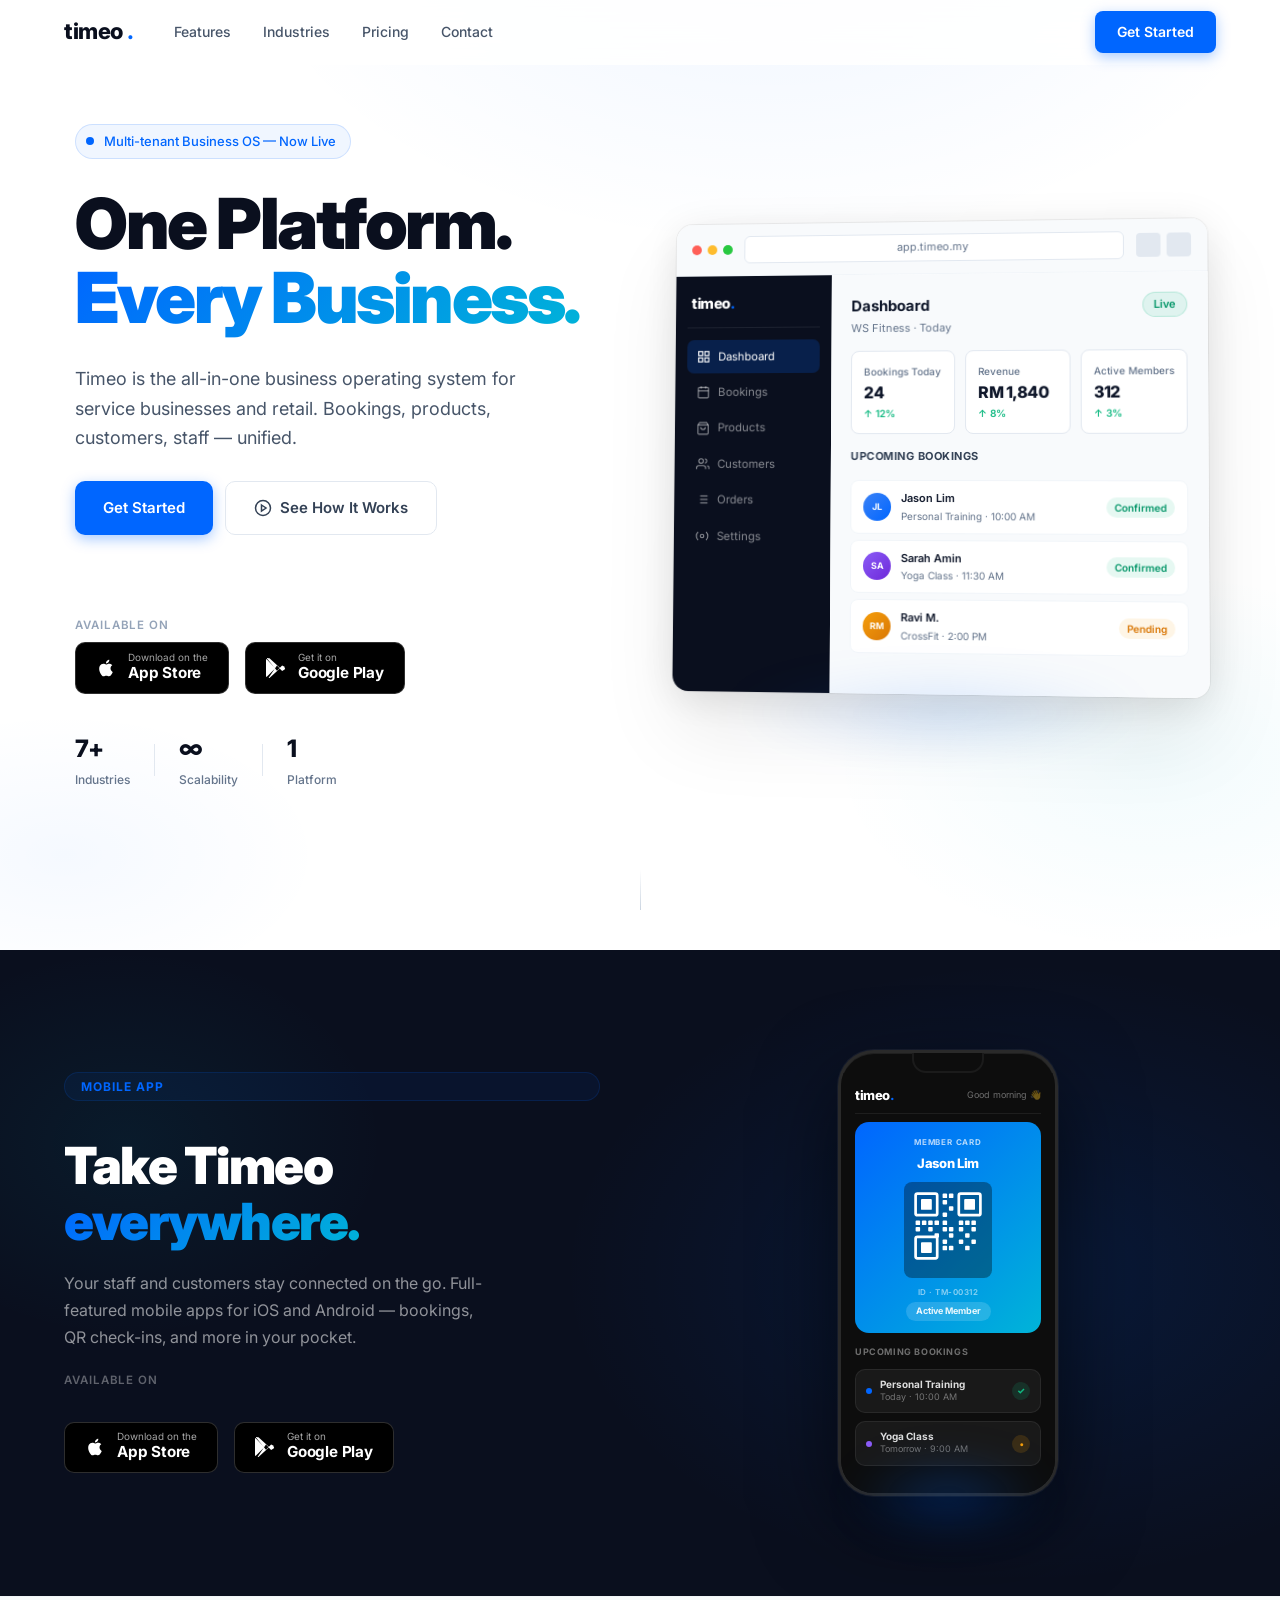
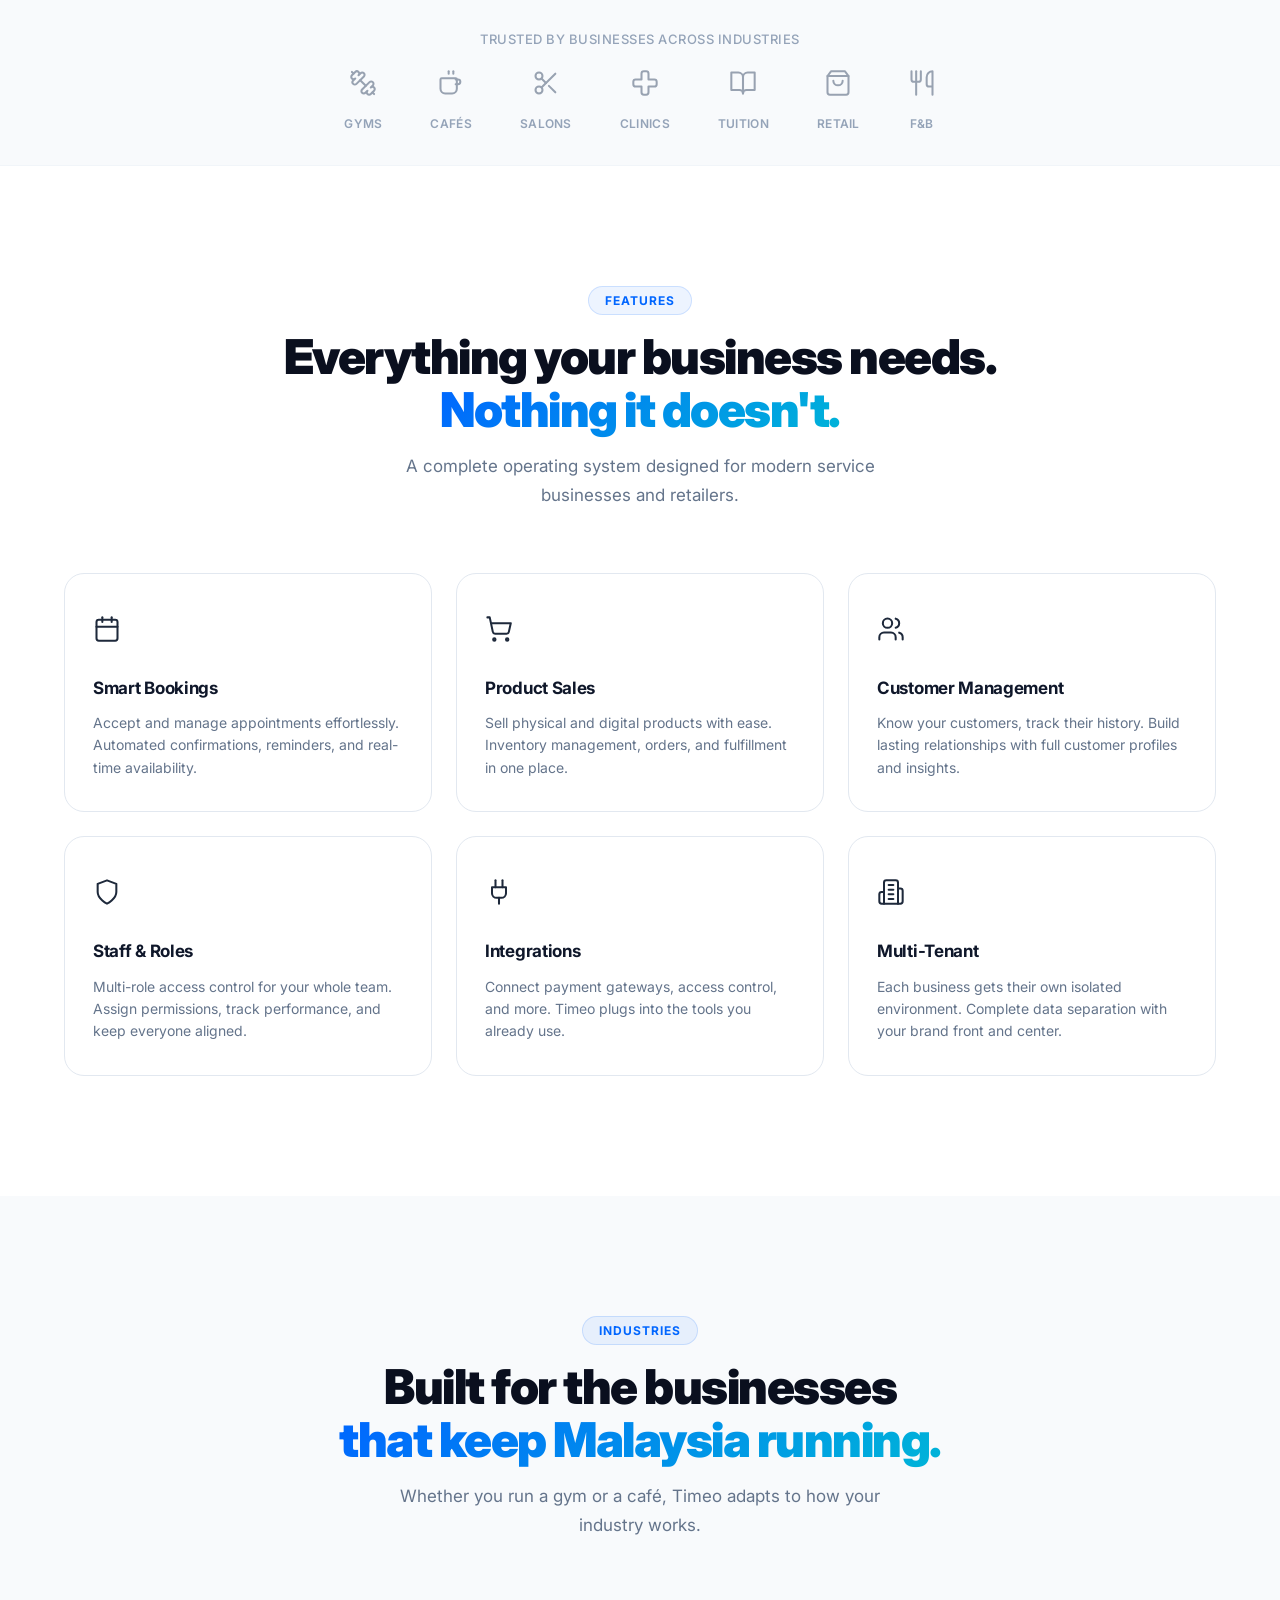
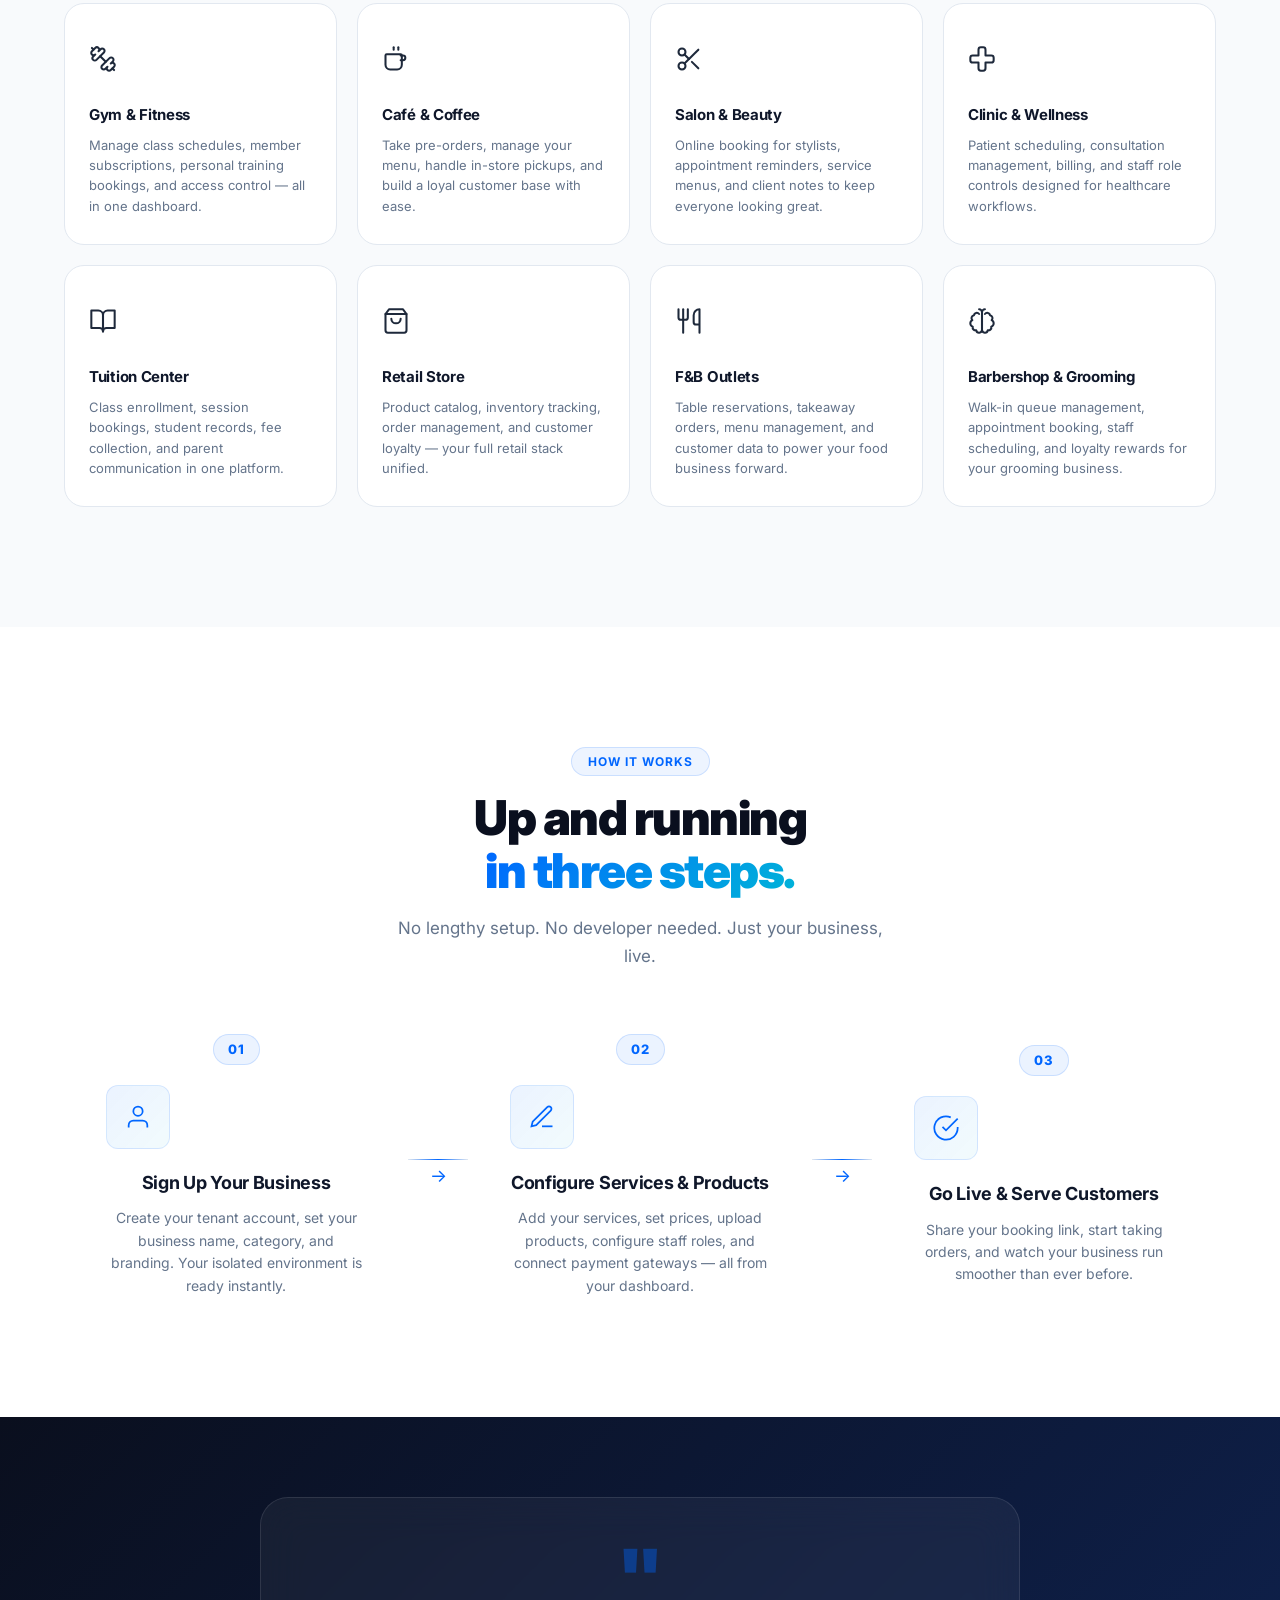
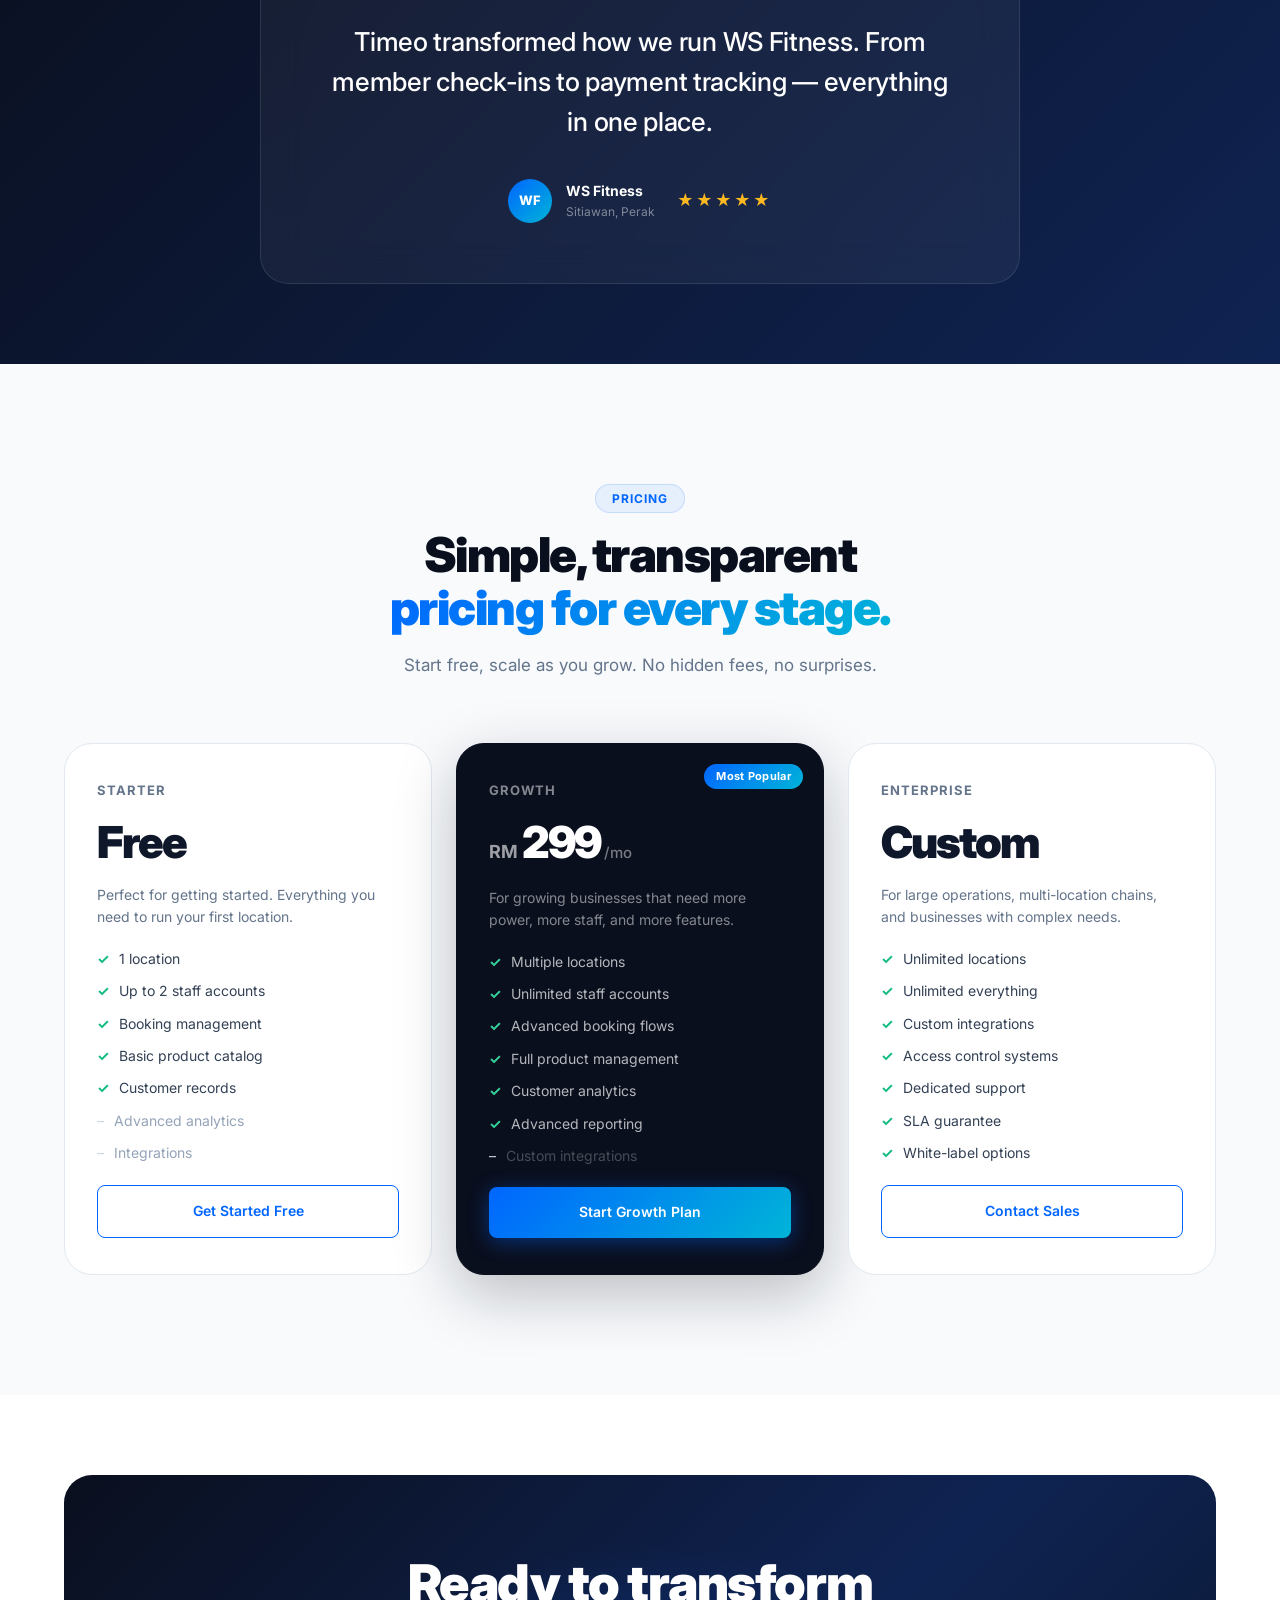
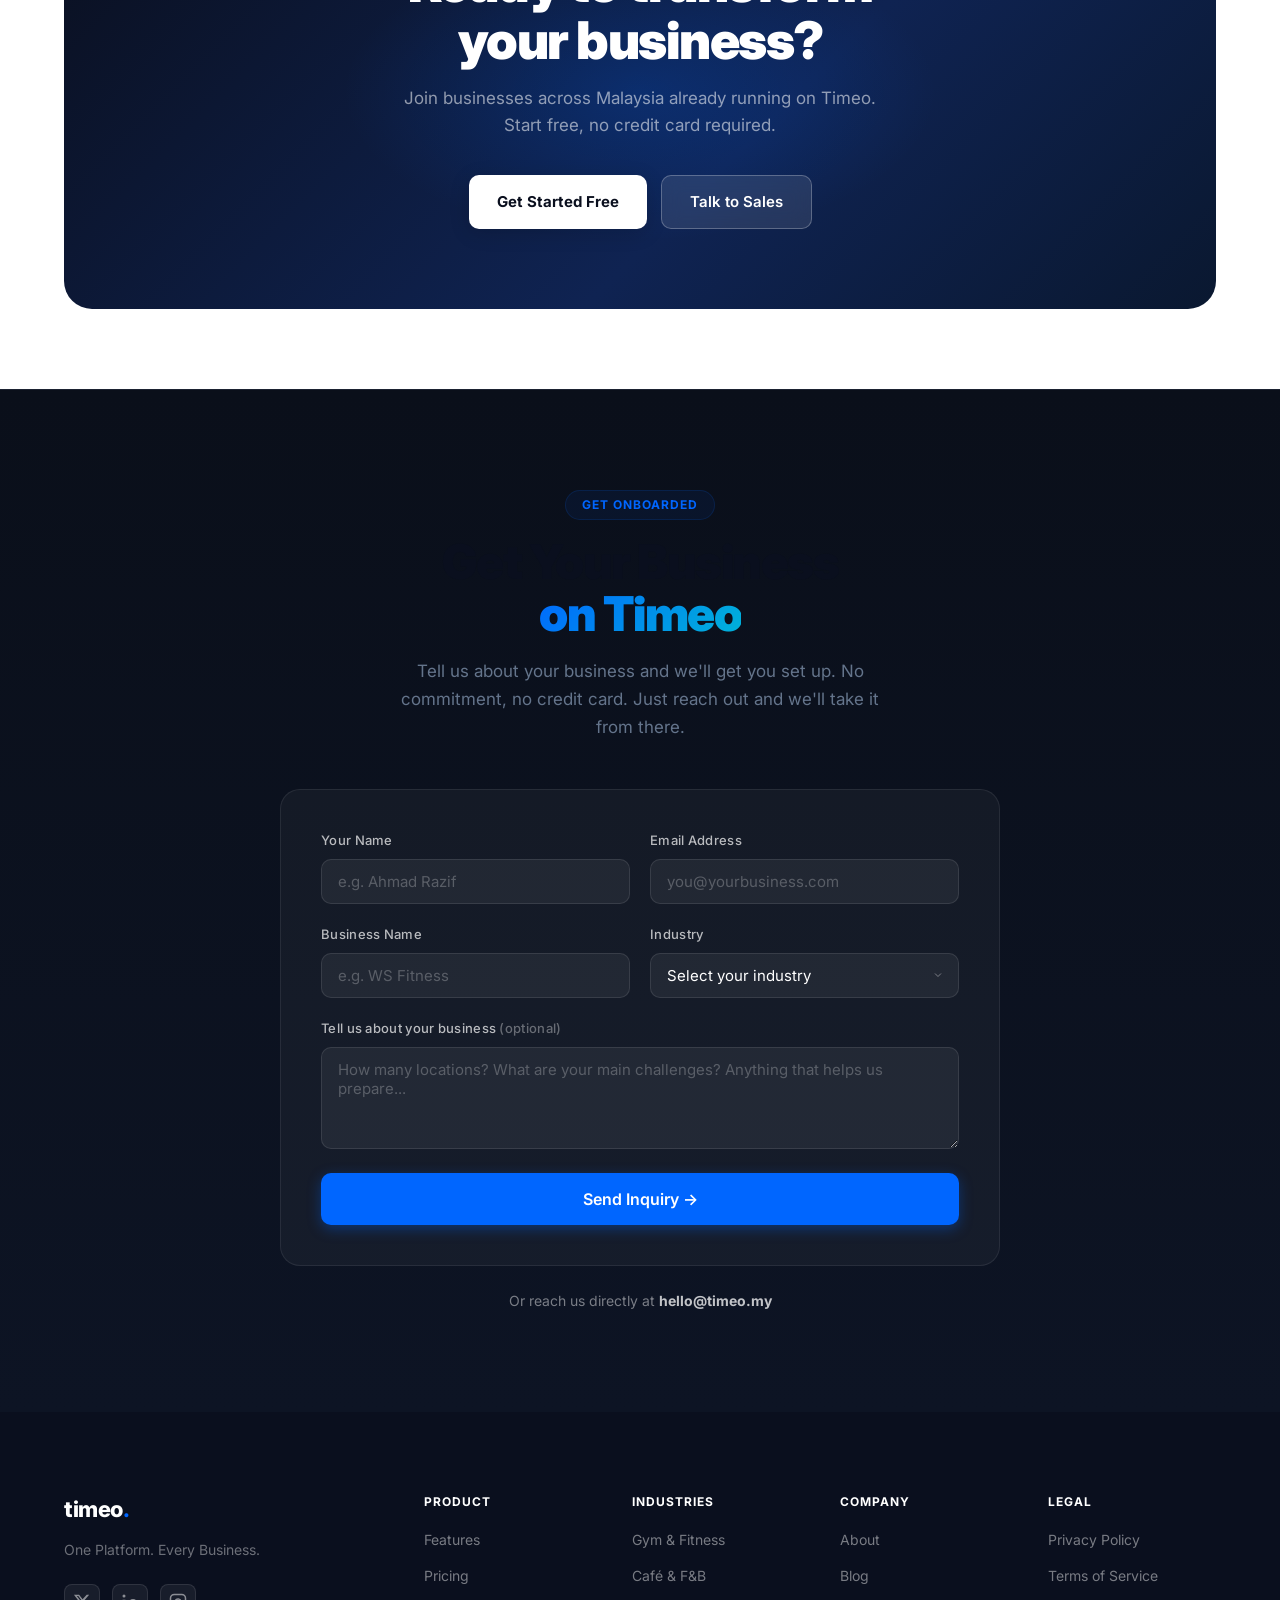
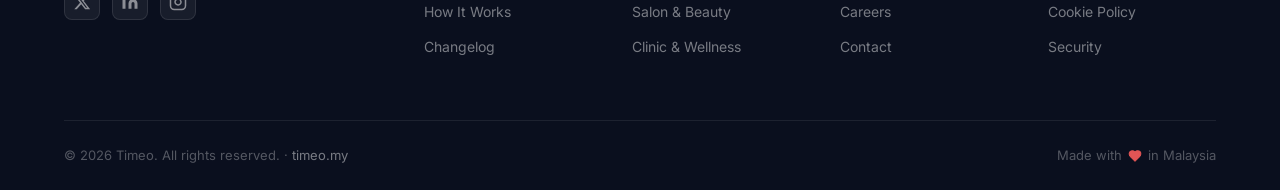
==== commit 0666e9d6: "feat: Barbershop industry card + timeo favicon + CTAs to contact form" ====
--- a/index.html
+++ b/index.html
@@ -9,6 +9,8 @@
   <link rel="preconnect" href="https://fonts.gstatic.com" crossorigin />
   <link href="https://fonts.googleapis.com/css2?family=Inter:wght@300;400;500;600;700;800;900&display=swap" rel="stylesheet" />
   <link rel="stylesheet" href="style.css" />
+  <link rel="icon" type="image/svg+xml" href="favicon.svg" />
+  <link rel="shortcut icon" href="favicon.svg" />
 </head>
 <body>
 
@@ -445,6 +447,11 @@
           <h3 class="industry-name">F&amp;B Outlets</h3>
           <p class="industry-desc">Table reservations, takeaway orders, menu management, and customer data to power your food business forward.</p>
         </div>
+        <div class="industry-card reveal">
+          <div class="industry-icon"><svg xmlns="http://www.w3.org/2000/svg" width="28" height="28" viewBox="0 0 24 24" fill="none" stroke="currentColor" stroke-width="1.75" stroke-linecap="round" stroke-linejoin="round"><path d="M9.5 2A2.5 2.5 0 0 1 12 4.5v15a2.5 2.5 0 0 1-4.96.44 2.5 2.5 0 0 1-2.96-3.08 3 3 0 0 1-.34-5.58 2.5 2.5 0 0 1 1.32-4.24 2.5 2.5 0 0 1 4.44-1.04"/><path d="M14.5 2A2.5 2.5 0 0 0 12 4.5v15a2.5 2.5 0 0 0 4.96.44 2.5 2.5 0 0 0 2.96-3.08 3 3 0 0 0 .34-5.58 2.5 2.5 0 0 0-1.32-4.24 2.5 2.5 0 0 0-4.44-1.04"/></svg></div>
+          <h3 class="industry-name">Barbershop &amp; Grooming</h3>
+          <p class="industry-desc">Walk-in queue management, appointment booking, staff scheduling, and loyalty rewards for your grooming business.</p>
+        </div>
       </div>
     </div>
   </section>
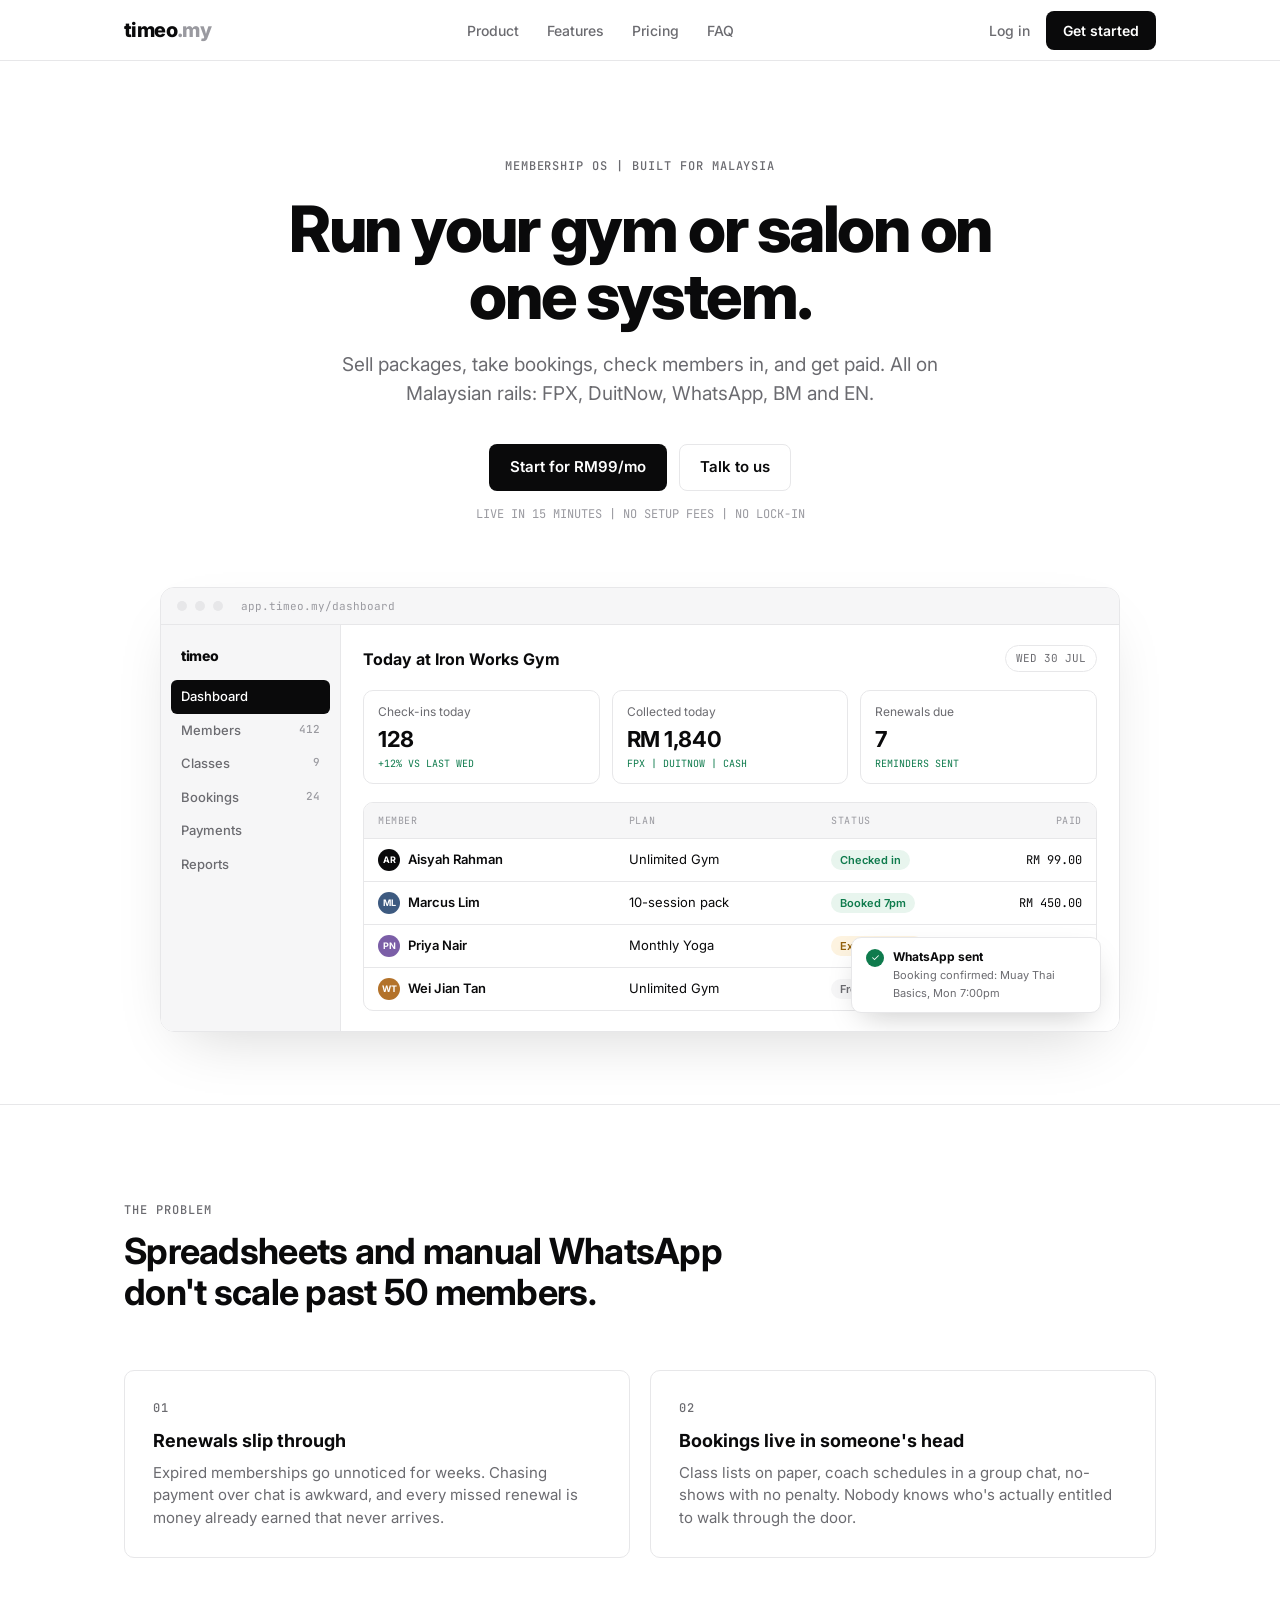
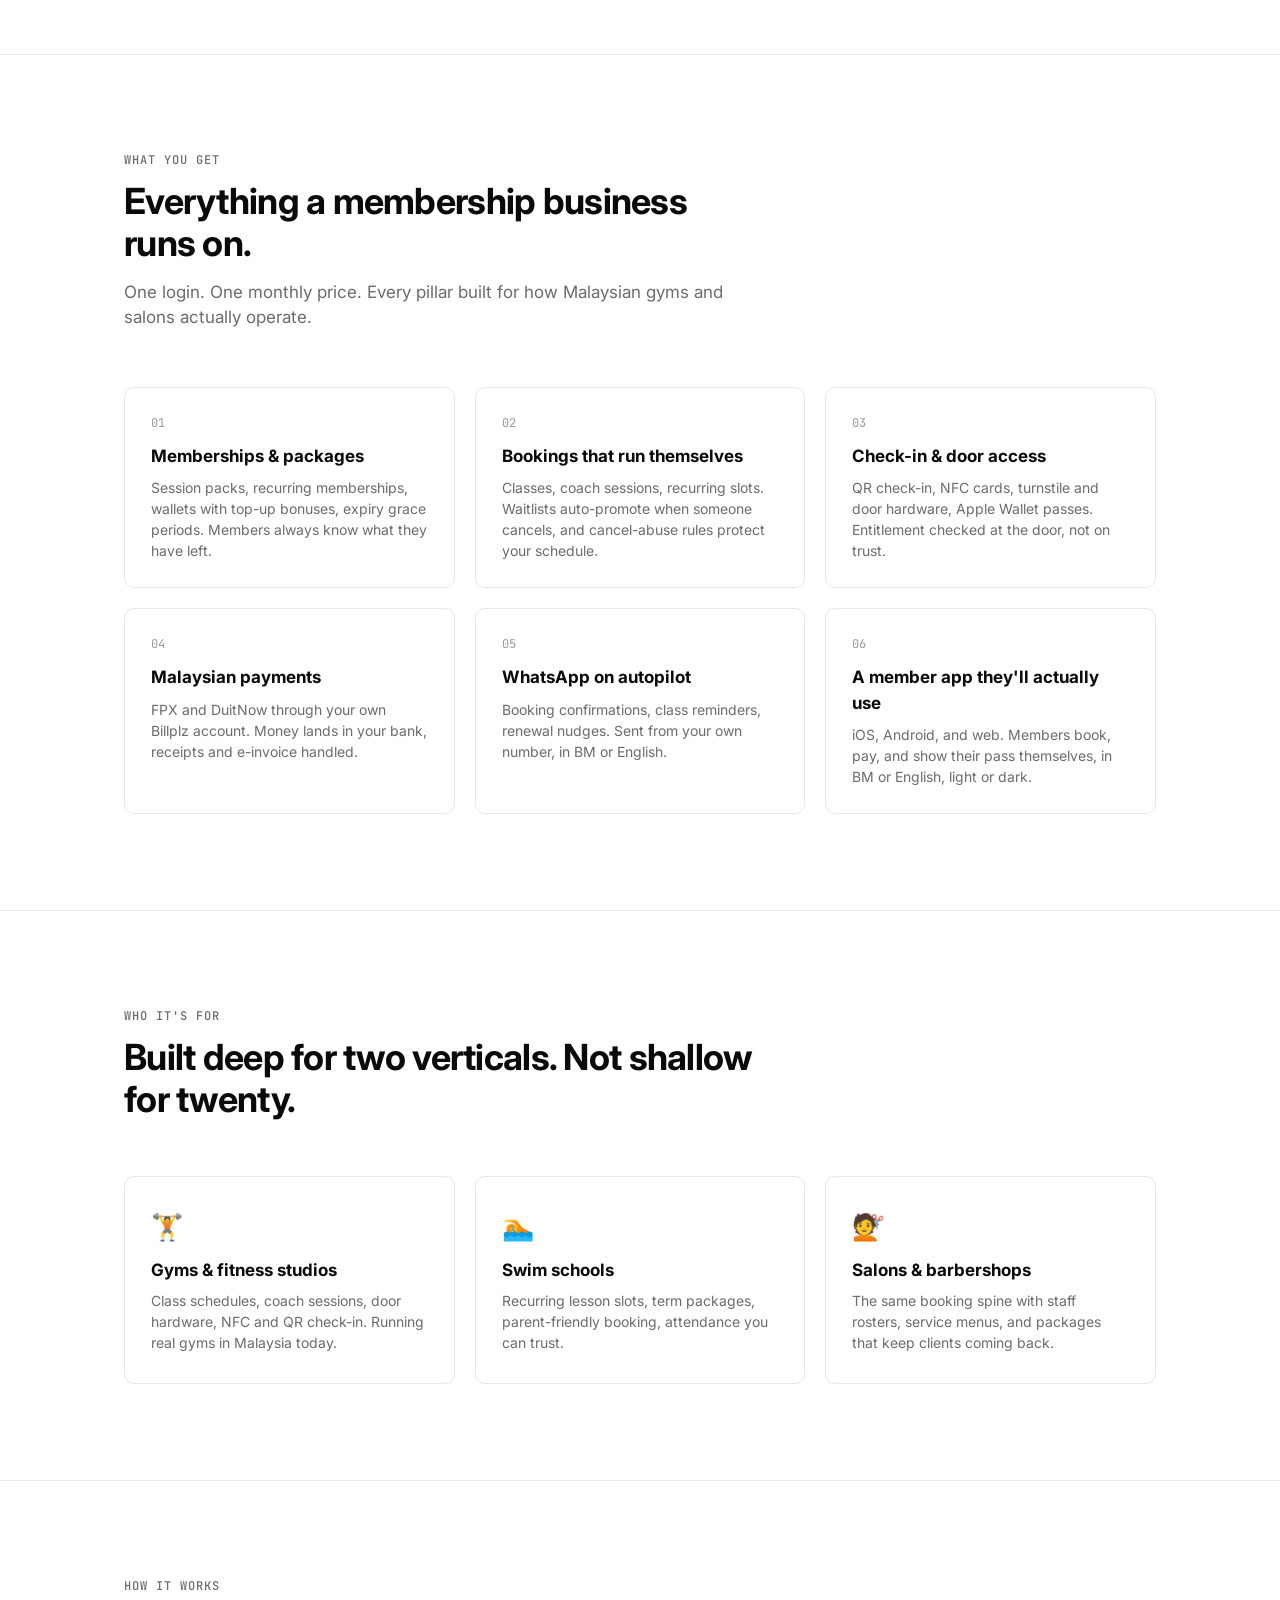
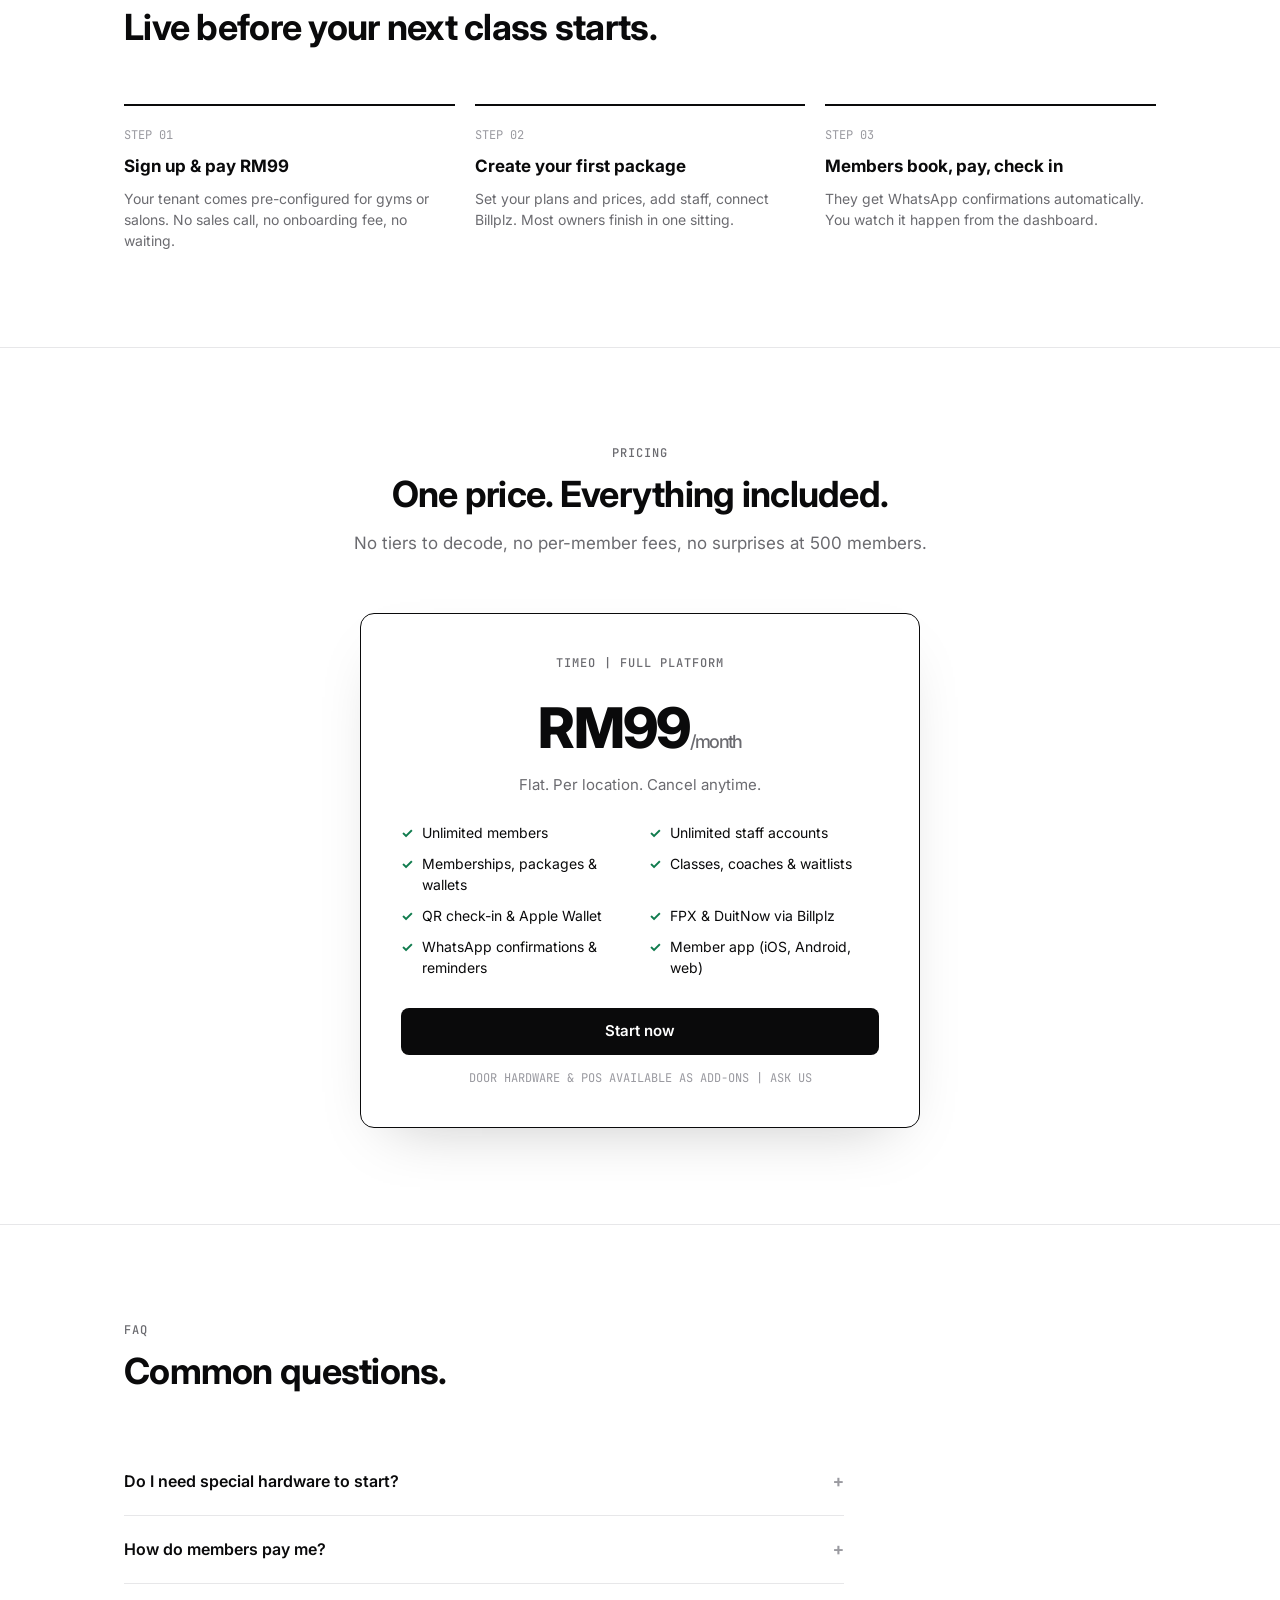
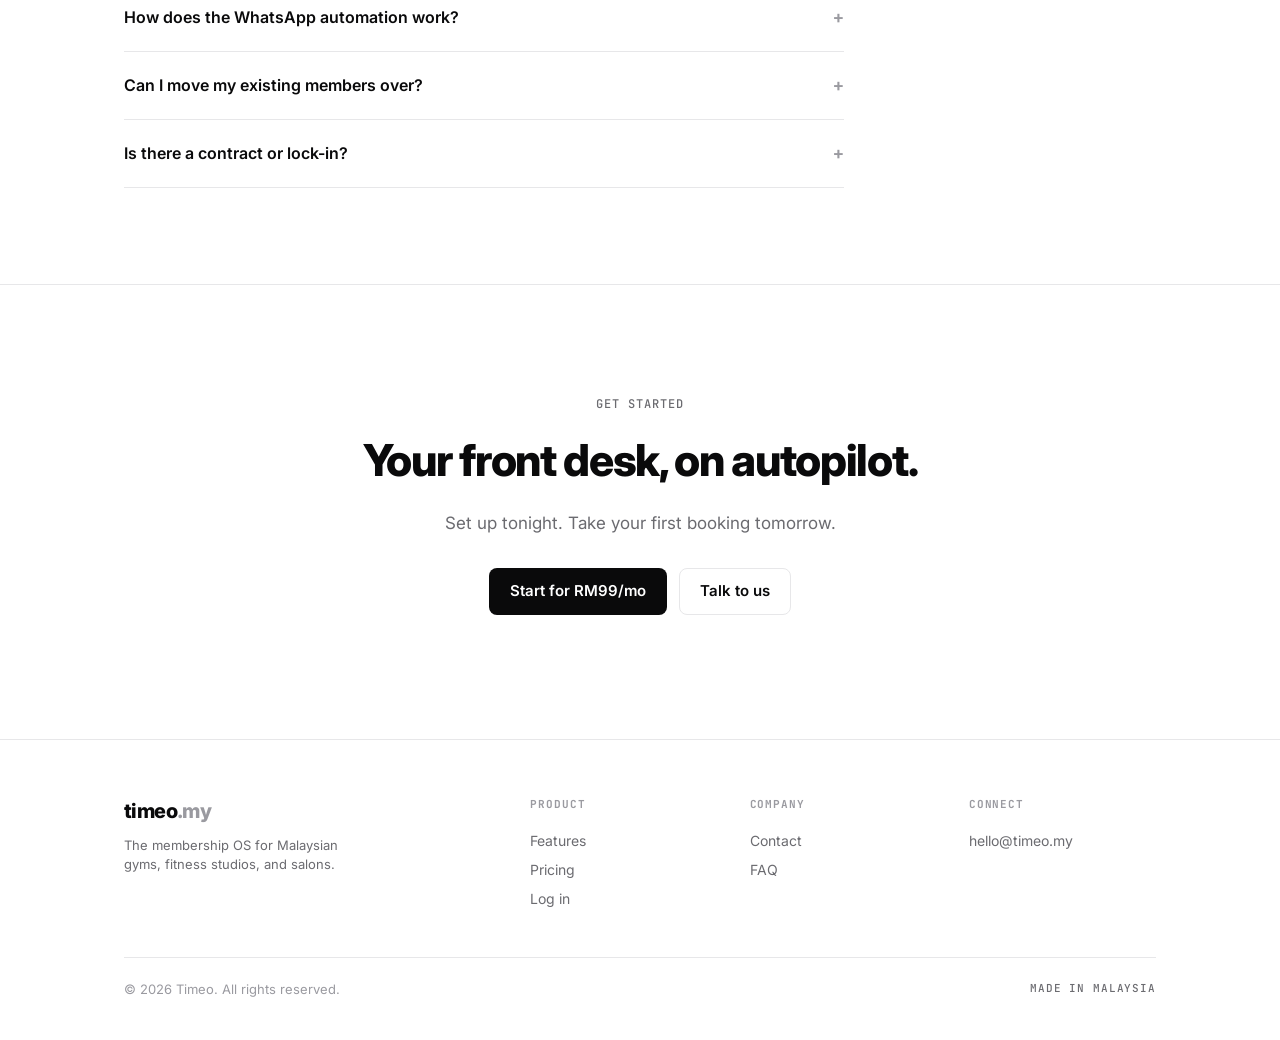
==== commit 90523f4d: "feat: new landing page | membership OS positioning for gyms and salons Twenty-inspired black-on-whit" ====
--- a/index.html
+++ b/index.html
@@ -1,734 +1,484 @@
 <!DOCTYPE html>
 <html lang="en">
 <head>
-  <meta charset="UTF-8" />
-  <meta name="viewport" content="width=device-width, initial-scale=1.0" />
-  <title>Timeo — One Platform. Every Business.</title>
-  <meta name="description" content="Timeo is the all-in-one business operating system for service businesses and retail. Bookings, products, customers, staff — unified." />
-  <link rel="preconnect" href="https://fonts.googleapis.com" />
-  <link rel="preconnect" href="https://fonts.gstatic.com" crossorigin />
-  <link href="https://fonts.googleapis.com/css2?family=Inter:wght@300;400;500;600;700;800;900&display=swap" rel="stylesheet" />
-  <link rel="stylesheet" href="style.css" />
-  <link rel="icon" type="image/svg+xml" href="favicon.svg" />
-  <link rel="shortcut icon" href="favicon.svg" />
+<meta charset="UTF-8">
+<meta name="viewport" content="width=device-width, initial-scale=1.0">
+<title>Timeo | The membership OS for Malaysian gyms and salons</title>
+<meta name="description" content="Sell packages, take bookings, check members in, and get paid. FPX, DuitNow, WhatsApp, BM/EN. RM99/mo flat.">
+<link rel="icon" href="favicon.svg">
+<link rel="preconnect" href="https://fonts.googleapis.com">
+<link rel="preconnect" href="https://fonts.gstatic.com" crossorigin>
+<link href="https://fonts.googleapis.com/css2?family=Inter:wght@400;500;600;700;800&family=JetBrains+Mono:wght@400;500;600&display=swap" rel="stylesheet">
+<style>
+  :root {
+    --ink: #0a0a0b;
+    --ink-2: #1c1c20;
+    --muted: #6b6b70;
+    --faint: #9a9aa0;
+    --line: #e7e7e9;
+    --surface: #f6f6f7;
+    --card: #ffffff;
+    --green: #0f7b4d;
+    --green-bg: #e8f5ee;
+    --amber: #92600a;
+    --amber-bg: #fdf3e0;
+    --radius: 10px;
+    --sans: 'Inter', -apple-system, system-ui, sans-serif;
+    --mono: 'JetBrains Mono', ui-monospace, monospace;
+  }
+  * { margin: 0; padding: 0; box-sizing: border-box; }
+  html { scroll-behavior: smooth; }
+  body { font-family: var(--sans); color: var(--ink); background: #fff; line-height: 1.5; -webkit-font-smoothing: antialiased; }
+  a { color: inherit; text-decoration: none; }
+  .wrap { max-width: 1080px; margin: 0 auto; padding: 0 24px; }
+  .mono-label { font-family: var(--mono); font-size: 12px; font-weight: 500; letter-spacing: 0.08em; text-transform: uppercase; color: var(--muted); }
+  .section { padding: 96px 0; border-top: 1px solid var(--line); }
+  .section-head { max-width: 640px; margin-bottom: 56px; }
+  .section-head h2 { font-size: 36px; font-weight: 700; letter-spacing: -0.02em; line-height: 1.15; margin: 12px 0 16px; }
+  .section-head p { font-size: 17px; color: var(--muted); }
+
+  /* Buttons */
+  .btn { display: inline-flex; align-items: center; gap: 8px; font-size: 15px; font-weight: 600; padding: 11px 20px; border-radius: 8px; border: 1px solid transparent; cursor: pointer; transition: all .15s ease; }
+  .btn-primary { background: var(--ink); color: #fff; }
+  .btn-primary:hover { background: var(--ink-2); transform: translateY(-1px); }
+  .btn-ghost { border-color: var(--line); background: #fff; color: var(--ink); }
+  .btn-ghost:hover { background: var(--surface); }
+
+  /* Nav */
+  .nav { position: sticky; top: 0; z-index: 50; background: rgba(255,255,255,.85); backdrop-filter: blur(12px); border-bottom: 1px solid var(--line); }
+  .nav-inner { display: flex; align-items: center; justify-content: space-between; height: 60px; }
+  .logo { font-size: 20px; font-weight: 800; letter-spacing: -0.03em; }
+  .logo span { color: var(--faint); }
+  .nav-links { display: flex; gap: 28px; font-size: 14px; font-weight: 500; color: var(--muted); }
+  .nav-links a:hover { color: var(--ink); }
+  .nav-ctas { display: flex; gap: 10px; align-items: center; }
+  .nav-ctas .login { font-size: 14px; font-weight: 500; color: var(--muted); margin-right: 6px; }
+  .nav-ctas .login:hover { color: var(--ink); }
+  .nav-ctas .btn { padding: 8px 16px; font-size: 14px; }
+
+  /* Hero */
+  .hero { padding: 96px 0 72px; text-align: center; }
+  .hero h1 { font-size: clamp(40px, 6vw, 64px); font-weight: 800; letter-spacing: -0.035em; line-height: 1.05; margin: 20px auto 22px; max-width: 800px; }
+  .hero p.sub { font-size: 19px; color: var(--muted); max-width: 620px; margin: 0 auto 36px; }
+  .hero-ctas { display: flex; gap: 12px; justify-content: center; margin-bottom: 14px; }
+  .hero-note { font-family: var(--mono); font-size: 12px; color: var(--faint); }
+
+  /* Mockup */
+  .mock-frame { margin: 64px auto 0; max-width: 960px; border: 1px solid var(--line); border-radius: 14px; overflow: hidden; box-shadow: 0 24px 60px -24px rgba(10,10,11,.18); text-align: left; }
+  .mock-bar { display: flex; align-items: center; gap: 8px; padding: 10px 16px; border-bottom: 1px solid var(--line); background: var(--surface); }
+  .mock-dot { width: 10px; height: 10px; border-radius: 50%; background: var(--line); }
+  .mock-url { font-family: var(--mono); font-size: 11px; color: var(--faint); margin-left: 10px; }
+  .mock-body { display: flex; min-height: 380px; background: #fff; }
+  .mock-side { width: 180px; border-right: 1px solid var(--line); padding: 16px 10px; background: var(--surface); flex-shrink: 0; }
+  .mock-side .brand { font-weight: 800; font-size: 14px; padding: 4px 10px 14px; letter-spacing: -0.02em; }
+  .mock-nav-item { font-size: 13px; font-weight: 500; color: var(--muted); padding: 7px 10px; border-radius: 6px; display: flex; justify-content: space-between; }
+  .mock-nav-item.active { background: var(--ink); color: #fff; }
+  .mock-nav-item .count { font-family: var(--mono); font-size: 11px; color: var(--faint); }
+  .mock-nav-item.active .count { color: rgba(255,255,255,.6); }
+  .mock-main { flex: 1; padding: 20px 22px; min-width: 0; }
+  .mock-title-row { display: flex; justify-content: space-between; align-items: center; margin-bottom: 18px; }
+  .mock-title { font-size: 16px; font-weight: 700; }
+  .mock-chip { font-family: var(--mono); font-size: 11px; padding: 4px 10px; border: 1px solid var(--line); border-radius: 99px; color: var(--muted); }
+  .mock-stats { display: grid; grid-template-columns: repeat(3, 1fr); gap: 12px; margin-bottom: 18px; }
+  .mock-stat { border: 1px solid var(--line); border-radius: var(--radius); padding: 12px 14px; }
+  .mock-stat .k { font-size: 12px; color: var(--muted); }
+  .mock-stat .v { font-size: 22px; font-weight: 700; letter-spacing: -0.02em; margin-top: 2px; }
+  .mock-stat .d { font-family: var(--mono); font-size: 10px; color: var(--green); }
+  .mock-table { border: 1px solid var(--line); border-radius: var(--radius); overflow: hidden; }
+  .mock-row { display: grid; grid-template-columns: 2fr 1.6fr 1fr 1fr; gap: 8px; padding: 10px 14px; font-size: 13px; border-top: 1px solid var(--line); align-items: center; }
+  .mock-row:first-child { border-top: 0; background: var(--surface); font-family: var(--mono); font-size: 10px; text-transform: uppercase; letter-spacing: .06em; color: var(--faint); }
+  .mock-row .name { font-weight: 600; display: flex; align-items: center; gap: 8px; }
+  .mock-ava { width: 22px; height: 22px; border-radius: 50%; background: var(--ink); color: #fff; font-size: 9px; font-weight: 700; display: inline-flex; align-items: center; justify-content: center; flex-shrink: 0; }
+  .mock-ava.b { background: #3d5a80; } .mock-ava.c { background: #7b5ea7; } .mock-ava.d2 { background: #b3722a; }
+  .pill { font-size: 11px; font-weight: 600; padding: 3px 9px; border-radius: 99px; width: fit-content; }
+  .pill.ok { background: var(--green-bg); color: var(--green); }
+  .pill.warn { background: var(--amber-bg); color: var(--amber); }
+  .pill.mut { background: var(--surface); color: var(--muted); }
+  .mock-amt { font-family: var(--mono); font-size: 12px; text-align: right; }
+  .mock-toast { position: absolute; right: 18px; bottom: 18px; background: #fff; border: 1px solid var(--line); border-radius: var(--radius); padding: 10px 14px; font-size: 12px; box-shadow: 0 12px 32px -12px rgba(10,10,11,.25); display: flex; gap: 9px; align-items: flex-start; max-width: 250px; }
+  .mock-toast .wa { width: 18px; height: 18px; border-radius: 50%; background: var(--green); color: #fff; font-size: 10px; display: flex; align-items: center; justify-content: center; flex-shrink: 0; margin-top: 1px; }
+  .mock-toast b { display: block; font-size: 12px; }
+  .mock-toast span { color: var(--muted); font-size: 11px; }
+  .mock-main-rel { position: relative; }
+
+  /* Problem */
+  .prob-grid { display: grid; grid-template-columns: 1fr 1fr; gap: 20px; }
+  .prob-card { border: 1px solid var(--line); border-radius: var(--radius); padding: 28px; }
+  .prob-card h3 { font-size: 18px; font-weight: 700; margin: 10px 0 8px; }
+  .prob-card p { font-size: 15px; color: var(--muted); }
+
+  /* Pillars */
+  .pillar-grid { display: grid; grid-template-columns: repeat(3, 1fr); gap: 20px; }
+  .pillar { border: 1px solid var(--line); border-radius: var(--radius); padding: 26px; background: var(--card); transition: transform .15s ease, box-shadow .15s ease; }
+  .pillar:hover { transform: translateY(-2px); box-shadow: 0 16px 40px -20px rgba(10,10,11,.18); }
+  .pillar .num { font-family: var(--mono); font-size: 12px; color: var(--faint); }
+  .pillar h3 { font-size: 17px; font-weight: 700; margin: 12px 0 8px; }
+  .pillar p { font-size: 14px; color: var(--muted); }
+
+  /* Verticals */
+  .vert-strip { display: grid; grid-template-columns: repeat(3, 1fr); gap: 20px; }
+  .vert { border: 1px solid var(--line); border-radius: var(--radius); padding: 30px 26px; }
+  .vert .emoji { font-size: 26px; }
+  .vert h3 { font-size: 17px; font-weight: 700; margin: 12px 0 6px; }
+  .vert p { font-size: 14px; color: var(--muted); }
+
+  /* Steps */
+  .steps { display: grid; grid-template-columns: repeat(3, 1fr); gap: 20px; counter-reset: step; }
+  .step { border-top: 2px solid var(--ink); padding-top: 20px; }
+  .step .num { font-family: var(--mono); font-size: 12px; color: var(--faint); }
+  .step h3 { font-size: 17px; font-weight: 700; margin: 10px 0 8px; }
+  .step p { font-size: 14px; color: var(--muted); }
+
+  /* Pricing */
+  .price-card { border: 1px solid var(--ink); border-radius: 14px; max-width: 560px; margin: 0 auto; padding: 40px; text-align: center; box-shadow: 0 24px 60px -30px rgba(10,10,11,.25); }
+  .price-amount { font-size: 56px; font-weight: 800; letter-spacing: -0.03em; margin: 14px 0 4px; }
+  .price-amount small { font-size: 18px; font-weight: 500; color: var(--muted); }
+  .price-note { font-size: 15px; color: var(--muted); margin-bottom: 26px; }
+  .price-feats { display: grid; grid-template-columns: 1fr 1fr; gap: 10px 18px; text-align: left; margin-bottom: 30px; font-size: 14px; }
+  .price-feats div { display: flex; gap: 9px; align-items: baseline; }
+  .price-feats .tick { color: var(--green); font-weight: 700; }
+  .price-sub { font-family: var(--mono); font-size: 12px; color: var(--faint); margin-top: 14px; }
+
+  /* FAQ */
+  .faq { max-width: 720px; }
+  .faq details { border-bottom: 1px solid var(--line); }
+  .faq summary { list-style: none; cursor: pointer; font-size: 16px; font-weight: 600; padding: 20px 0; display: flex; justify-content: space-between; align-items: center; }
+  .faq summary::-webkit-details-marker { display: none; }
+  .faq summary::after { content: "+"; font-family: var(--mono); font-size: 18px; color: var(--faint); transition: transform .15s; }
+  .faq details[open] summary::after { transform: rotate(45deg); }
+  .faq .a { padding: 0 0 20px; font-size: 15px; color: var(--muted); max-width: 600px; }
+
+  /* CTA */
+  .cta-final { text-align: center; padding: 110px 0; border-top: 1px solid var(--line); }
+  .cta-final h2 { font-size: clamp(30px, 4.5vw, 44px); font-weight: 800; letter-spacing: -0.03em; margin: 14px 0 18px; }
+  .cta-final p { font-size: 17px; color: var(--muted); margin-bottom: 32px; }
+
+  /* Footer */
+  footer { border-top: 1px solid var(--line); padding: 56px 0 40px; }
+  .foot-grid { display: grid; grid-template-columns: 2fr 1fr 1fr 1fr; gap: 32px; margin-bottom: 44px; }
+  .foot-brand p { font-size: 13px; color: var(--muted); margin-top: 10px; max-width: 240px; }
+  .foot-col h4 { font-family: var(--mono); font-size: 11px; text-transform: uppercase; letter-spacing: .08em; color: var(--faint); margin-bottom: 14px; }
+  .foot-col a { display: block; font-size: 14px; color: var(--muted); padding: 4px 0; }
+  .foot-col a:hover { color: var(--ink); }
+  .foot-base { display: flex; justify-content: space-between; border-top: 1px solid var(--line); padding-top: 22px; font-size: 13px; color: var(--faint); }
+
+  @media (max-width: 860px) {
+    .section { padding: 64px 0; }
+    .pillar-grid, .vert-strip, .steps, .prob-grid { grid-template-columns: 1fr; }
+    .nav-links { display: none; }
+    .mock-side { display: none; }
+    .mock-stats { grid-template-columns: 1fr; }
+    .mock-row { grid-template-columns: 1.6fr 1fr 1fr; }
+    .mock-row .col-plan { display: none; }
+    .foot-grid { grid-template-columns: 1fr 1fr; }
+    .price-feats { grid-template-columns: 1fr; }
+    .hero-ctas { flex-direction: column; align-items: center; }
+  }
+</style>
 </head>
 <body>
 
-  <!-- NAVBAR -->
-  <nav class="navbar" id="navbar">
-    <div class="nav-container">
-      <a href="#" class="nav-logo">
-        <span class="logo-text">timeo</span>
-        <span class="logo-dot">.</span>
-      </a>
-      <ul class="nav-links">
-        <li><a href="#features">Features</a></li>
-        <li><a href="#industries">Industries</a></li>
-        <li><a href="#pricing">Pricing</a></li>
-        <li><a href="#contact">Contact</a></li>
-      </ul>
-      <a href="#contact" class="btn btn-primary nav-cta">Get Started</a>
-      <button class="mobile-menu-btn" id="mobileMenuBtn" aria-label="Toggle menu">
-        <span></span><span></span><span></span>
-      </button>
-    </div>
-    <div class="mobile-menu" id="mobileMenu">
+<nav class="nav">
+  <div class="wrap nav-inner">
+    <a class="logo" href="https://timeo.my">timeo<span>.my</span></a>
+    <div class="nav-links">
+      <a href="#product">Product</a>
       <a href="#features">Features</a>
-      <a href="#industries">Industries</a>
       <a href="#pricing">Pricing</a>
-      <a href="#contact">Contact</a>
-      <a href="#contact" class="btn btn-primary">Get Started</a>
-    </div>
-  </nav>
-
-  <!-- HERO -->
-  <section class="hero" id="hero">
-    <div class="hero-bg-gradient"></div>
-    <div class="hero-container">
-      <div class="hero-content">
-        <div class="hero-badge fade-in">
-          <span class="badge-dot"></span>
-          <span>Multi-tenant Business OS — Now Live</span>
+      <a href="#faq">FAQ</a>
+    </div>
+    <div class="nav-ctas">
+      <a class="login" href="https://app.timeo.my/sign-in">Log in</a>
+      <a class="btn btn-primary" href="https://app.timeo.my/sign-in">Get started</a>
+    </div>
+  </div>
+</nav>
+
+<header class="hero wrap" id="product">
+  <div class="mono-label">Membership OS | Built for Malaysia</div>
+  <h1>Run your gym or salon on one system.</h1>
+  <p class="sub">Sell packages, take bookings, check members in, and get paid. All on Malaysian rails: FPX, DuitNow, WhatsApp, BM and EN.</p>
+  <div class="hero-ctas">
+    <a class="btn btn-primary" href="https://app.timeo.my/sign-in">Start for RM99/mo</a>
+    <a class="btn btn-ghost" href="mailto:hello@timeo.my">Talk to us</a>
+  </div>
+  <div class="hero-note">LIVE IN 15 MINUTES | NO SETUP FEES | NO LOCK-IN</div>
+
+  <div class="mock-frame">
+    <div class="mock-bar">
+      <div class="mock-dot"></div><div class="mock-dot"></div><div class="mock-dot"></div>
+      <span class="mock-url">app.timeo.my/dashboard</span>
+    </div>
+    <div class="mock-body">
+      <div class="mock-side">
+        <div class="brand">timeo</div>
+        <div class="mock-nav-item active">Dashboard</div>
+        <div class="mock-nav-item">Members <span class="count">412</span></div>
+        <div class="mock-nav-item">Classes <span class="count">9</span></div>
+        <div class="mock-nav-item">Bookings <span class="count">24</span></div>
+        <div class="mock-nav-item">Payments</div>
+        <div class="mock-nav-item">Reports</div>
+      </div>
+      <div class="mock-main mock-main-rel">
+        <div class="mock-title-row">
+          <div class="mock-title">Today at Iron Works Gym</div>
+          <div class="mock-chip">WED 30 JUL</div>
         </div>
-        <h1 class="hero-headline fade-in">One Platform.<br /><span class="gradient-text">Every Business.</span></h1>
-        <p class="hero-subheadline fade-in">
-          Timeo is the all-in-one business operating system for service businesses and retail.
-          Bookings, products, customers, staff — unified.
-        </p>
-        <div class="hero-ctas fade-in">
-          <a href="#contact" class="btn btn-primary btn-large">Get Started</a>
-          <a href="#features" class="btn btn-ghost btn-large">
-            <svg width="18" height="18" viewBox="0 0 24 24" fill="none" stroke="currentColor" stroke-width="2"><circle cx="12" cy="12" r="10"/><polygon points="10 8 16 12 10 16 10 8"/></svg>
-            See How It Works
-          </a>
+        <div class="mock-stats">
+          <div class="mock-stat"><div class="k">Check-ins today</div><div class="v">128</div><div class="d">+12% VS LAST WED</div></div>
+          <div class="mock-stat"><div class="k">Collected today</div><div class="v">RM 1,840</div><div class="d">FPX | DUITNOW | CASH</div></div>
+          <div class="mock-stat"><div class="k">Renewals due</div><div class="v">7</div><div class="d">REMINDERS SENT</div></div>
         </div>
-        <p class="hero-onboarding-note fade-in">Onboarded by our team — no self-setup required.</p>
-        <div class="hero-app-badges fade-in">
-          <div class="app-badges-label">Available on</div>
-          <div class="app-badges">
-            <a href="#" class="app-badge apple-badge">
-              <svg xmlns="http://www.w3.org/2000/svg" width="20" height="20" viewBox="0 0 24 24" fill="currentColor">
-                <path d="M18.71 19.5c-.83 1.24-1.71 2.45-3.05 2.47-1.34.03-1.77-.79-3.29-.79-1.53 0-2 .77-3.27.82-1.31.05-2.3-1.32-3.14-2.53C4.25 17 2.94 12.45 4.7 9.39c.87-1.52 2.43-2.48 4.12-2.51 1.28-.02 2.5.87 3.29.87.78 0 2.26-1.07 3.8-.91.65.03 2.47.26 3.64 1.98-.09.06-2.17 1.28-2.15 3.81.03 3.02 2.65 4.03 2.68 4.04-.03.07-.42 1.44-1.38 2.83M13 3.5c.73-.83 1.94-1.46 2.94-1.5.13 1.17-.34 2.35-1.04 3.19-.69.85-1.83 1.51-2.95 1.42-.15-1.15.41-2.35 1.05-3.11z"/>
-              </svg>
-              <div class="badge-text">
-                <span class="badge-sub">Download on the</span>
-                <span class="badge-main">App Store</span>
-              </div>
-            </a>
-            <a href="#" class="app-badge google-badge">
-              <svg xmlns="http://www.w3.org/2000/svg" width="20" height="20" viewBox="0 0 24 24" fill="currentColor">
-                <path d="M3.18 23.76c.3.17.64.24.99.2l12.5-11.46-3.5-3.5L3.18 23.76zM.54 1.18C.2 1.54 0 2.1 0 2.84v18.32c0 .74.2 1.3.55 1.66l.09.08 10.26-10.26v-.24L.63 1.1l-.09.08zM22.3 10.56l-2.94-1.67-3.29 3.29 3.29 3.29 2.96-1.68c.84-.48.84-1.26-.02-1.74v.01zM4.17.24l12.5 11.46-3.5 3.5L.99.44C1.51.06 2.13.01 2.79.24h1.38z"/>
-              </svg>
-              <div class="badge-text">
-                <span class="badge-sub">Get it on</span>
-                <span class="badge-main">Google Play</span>
-              </div>
-            </a>
+        <div class="mock-table">
+          <div class="mock-row"><div>Member</div><div class="col-plan">Plan</div><div>Status</div><div style="text-align:right">Paid</div></div>
+          <div class="mock-row">
+            <div class="name"><span class="mock-ava">AR</span>Aisyah Rahman</div>
+            <div class="col-plan">Unlimited Gym</div>
+            <div><span class="pill ok">Checked in</span></div>
+            <div class="mock-amt">RM 99.00</div>
+          </div>
+          <div class="mock-row">
+            <div class="name"><span class="mock-ava b">ML</span>Marcus Lim</div>
+            <div class="col-plan">10-session pack</div>
+            <div><span class="pill ok">Booked 7pm</span></div>
+            <div class="mock-amt">RM 450.00</div>
+          </div>
+          <div class="mock-row">
+            <div class="name"><span class="mock-ava c">PN</span>Priya Nair</div>
+            <div class="col-plan">Monthly Yoga</div>
+            <div><span class="pill warn">Expires 2 Aug</span></div>
+            <div class="mock-amt">RM 120.00</div>
+          </div>
+          <div class="mock-row">
+            <div class="name"><span class="mock-ava d2">WT</span>Wei Jian Tan</div>
+            <div class="col-plan">Unlimited Gym</div>
+            <div><span class="pill mut">Frozen</span></div>
+            <div class="mock-amt">RM 99.00</div>
           </div>
         </div>
-        <div class="hero-stats fade-in">
-          <div class="stat">
-            <span class="stat-number">7+</span>
-            <span class="stat-label">Industries</span>
-          </div>
-          <div class="stat-divider"></div>
-          <div class="stat">
-            <span class="stat-number">∞</span>
-            <span class="stat-label">Scalability</span>
-          </div>
-          <div class="stat-divider"></div>
-          <div class="stat">
-            <span class="stat-number">1</span>
-            <span class="stat-label">Platform</span>
-          </div>
+        <div class="mock-toast">
+          <div class="wa">✓</div>
+          <div><b>WhatsApp sent</b><span>Booking confirmed: Muay Thai Basics, Mon 7:00pm</span></div>
         </div>
       </div>
-
-      <!-- DASHBOARD MOCKUP -->
-      <div class="hero-visual fade-in">
-        <div class="dashboard-mockup">
-          <div class="mockup-topbar">
-            <div class="mockup-dots">
-              <span class="dot dot-red"></span>
-              <span class="dot dot-yellow"></span>
-              <span class="dot dot-green"></span>
-            </div>
-            <div class="mockup-url">app.timeo.my</div>
-            <div class="mockup-actions">
-              <div class="mock-icon"></div>
-              <div class="mock-icon"></div>
-            </div>
-          </div>
-          <div class="mockup-body">
-            <div class="mockup-sidebar">
-              <div class="sidebar-logo">timeo<span>.</span></div>
-              <div class="sidebar-nav">
-                <div class="sidebar-item active">
-                  <svg width="14" height="14" viewBox="0 0 24 24" fill="none" stroke="currentColor" stroke-width="2"><rect x="3" y="3" width="7" height="7"/><rect x="14" y="3" width="7" height="7"/><rect x="3" y="14" width="7" height="7"/><rect x="14" y="14" width="7" height="7"/></svg>
-                  Dashboard
-                </div>
-                <div class="sidebar-item">
-                  <svg width="14" height="14" viewBox="0 0 24 24" fill="none" stroke="currentColor" stroke-width="2"><rect x="3" y="4" width="18" height="18" rx="2"/><line x1="16" y1="2" x2="16" y2="6"/><line x1="8" y1="2" x2="8" y2="6"/><line x1="3" y1="10" x2="21" y2="10"/></svg>
-                  Bookings
-                </div>
-                <div class="sidebar-item">
-                  <svg width="14" height="14" viewBox="0 0 24 24" fill="none" stroke="currentColor" stroke-width="2"><path d="M6 2L3 6v14a2 2 0 0 0 2 2h14a2 2 0 0 0 2-2V6l-3-4z"/><line x1="3" y1="6" x2="21" y2="6"/><path d="M16 10a4 4 0 0 1-8 0"/></svg>
-                  Products
-                </div>
-                <div class="sidebar-item">
-                  <svg width="14" height="14" viewBox="0 0 24 24" fill="none" stroke="currentColor" stroke-width="2"><path d="M17 21v-2a4 4 0 0 0-4-4H5a4 4 0 0 0-4 4v2"/><circle cx="9" cy="7" r="4"/><path d="M23 21v-2a4 4 0 0 0-3-3.87"/><path d="M16 3.13a4 4 0 0 1 0 7.75"/></svg>
-                  Customers
-                </div>
-                <div class="sidebar-item">
-                  <svg width="14" height="14" viewBox="0 0 24 24" fill="none" stroke="currentColor" stroke-width="2"><line x1="8" y1="6" x2="21" y2="6"/><line x1="8" y1="12" x2="21" y2="12"/><line x1="8" y1="18" x2="21" y2="18"/><line x1="3" y1="6" x2="3.01" y2="6"/><line x1="3" y1="12" x2="3.01" y2="12"/><line x1="3" y1="18" x2="3.01" y2="18"/></svg>
-                  Orders
-                </div>
-                <div class="sidebar-item">
-                  <svg width="14" height="14" viewBox="0 0 24 24" fill="none" stroke="currentColor" stroke-width="2"><circle cx="12" cy="12" r="3"/><path d="M19.07 4.93a10 10 0 0 1 0 14.14M4.93 4.93a10 10 0 0 0 0 14.14"/></svg>
-                  Settings
-                </div>
-              </div>
-            </div>
-            <div class="mockup-main">
-              <div class="mockup-header-row">
-                <div>
-                  <div class="mock-title">Dashboard</div>
-                  <div class="mock-subtitle">WS Fitness · Today</div>
-                </div>
-                <div class="mock-badge-green">Live</div>
-              </div>
-              <div class="mockup-stats-row">
-                <div class="mock-stat-card">
-                  <div class="mock-stat-label">Bookings Today</div>
-                  <div class="mock-stat-value">24</div>
-                  <div class="mock-stat-trend up">↑ 12%</div>
-                </div>
-                <div class="mock-stat-card">
-                  <div class="mock-stat-label">Revenue</div>
-                  <div class="mock-stat-value">RM 1,840</div>
-                  <div class="mock-stat-trend up">↑ 8%</div>
-                </div>
-                <div class="mock-stat-card">
-                  <div class="mock-stat-label">Active Members</div>
-                  <div class="mock-stat-value">312</div>
-                  <div class="mock-stat-trend up">↑ 3%</div>
-                </div>
-              </div>
-              <div class="mock-bookings-title">Upcoming Bookings</div>
-              <div class="mock-booking-list">
-                <div class="mock-booking-item">
-                  <div class="mock-avatar mock-avatar-blue">JL</div>
-                  <div class="mock-booking-info">
-                    <div class="mock-booking-name">Jason Lim</div>
-                    <div class="mock-booking-service">Personal Training · 10:00 AM</div>
-                  </div>
-                  <div class="mock-status confirmed">Confirmed</div>
-                </div>
-                <div class="mock-booking-item">
-                  <div class="mock-avatar mock-avatar-purple">SA</div>
-                  <div class="mock-booking-info">
-                    <div class="mock-booking-name">Sarah Amin</div>
-                    <div class="mock-booking-service">Yoga Class · 11:30 AM</div>
-                  </div>
-                  <div class="mock-status confirmed">Confirmed</div>
-                </div>
-                <div class="mock-booking-item">
-                  <div class="mock-avatar mock-avatar-orange">RM</div>
-                  <div class="mock-booking-info">
-                    <div class="mock-booking-name">Ravi M.</div>
-                    <div class="mock-booking-service">CrossFit · 2:00 PM</div>
-                  </div>
-                  <div class="mock-status pending">Pending</div>
-                </div>
-              </div>
-            </div>
-          </div>
-        </div>
-        <div class="mockup-glow"></div>
-      </div>
-    </div>
-    <div class="hero-scroll-indicator">
-      <div class="scroll-line"></div>
-    </div>
-  </section>
-
-  <!-- APP DOWNLOAD SECTION -->
-  <section class="app-download-section">
-    <div class="container">
-      <div class="app-download-content">
-        <div class="app-download-text reveal">
-          <div class="section-badge" style="margin-bottom:16px;">Mobile App</div>
-          <h2>Take Timeo<br /><span class="gradient-text">everywhere.</span></h2>
-          <p>Your staff and customers stay connected on the go. Full-featured mobile apps for iOS and Android — bookings, QR check-ins, and more in your pocket.</p>
-          <div class="app-badges-label">Available on</div>
-          <div class="app-badges">
-            <a href="#" class="app-badge apple-badge">
-              <svg xmlns="http://www.w3.org/2000/svg" width="20" height="20" viewBox="0 0 24 24" fill="currentColor">
-                <path d="M18.71 19.5c-.83 1.24-1.71 2.45-3.05 2.47-1.34.03-1.77-.79-3.29-.79-1.53 0-2 .77-3.27.82-1.31.05-2.3-1.32-3.14-2.53C4.25 17 2.94 12.45 4.7 9.39c.87-1.52 2.43-2.48 4.12-2.51 1.28-.02 2.5.87 3.29.87.78 0 2.26-1.07 3.8-.91.65.03 2.47.26 3.64 1.98-.09.06-2.17 1.28-2.15 3.81.03 3.02 2.65 4.03 2.68 4.04-.03.07-.42 1.44-1.38 2.83M13 3.5c.73-.83 1.94-1.46 2.94-1.5.13 1.17-.34 2.35-1.04 3.19-.69.85-1.83 1.51-2.95 1.42-.15-1.15.41-2.35 1.05-3.11z"/>
-              </svg>
-              <div class="badge-text">
-                <span class="badge-sub">Download on the</span>
-                <span class="badge-main">App Store</span>
-              </div>
-            </a>
-            <a href="#" class="app-badge google-badge">
-              <svg xmlns="http://www.w3.org/2000/svg" width="20" height="20" viewBox="0 0 24 24" fill="currentColor">
-                <path d="M3.18 23.76c.3.17.64.24.99.2l12.5-11.46-3.5-3.5L3.18 23.76zM.54 1.18C.2 1.54 0 2.1 0 2.84v18.32c0 .74.2 1.3.55 1.66l.09.08 10.26-10.26v-.24L.63 1.1l-.09.08zM22.3 10.56l-2.94-1.67-3.29 3.29 3.29 3.29 2.96-1.68c.84-.48.84-1.26-.02-1.74v.01zM4.17.24l12.5 11.46-3.5 3.5L.99.44C1.51.06 2.13.01 2.79.24h1.38z"/>
-              </svg>
-              <div class="badge-text">
-                <span class="badge-sub">Get it on</span>
-                <span class="badge-main">Google Play</span>
-              </div>
-            </a>
-          </div>
-        </div>
-        <div class="app-phone-mockup reveal">
-          <div class="phone-frame">
-            <div class="phone-notch"></div>
-            <div class="phone-screen">
-              <!-- App screen: Member QR Card -->
-              <div class="phone-app-header">
-                <span class="phone-app-logo">timeo<span>.</span></span>
-                <span class="phone-app-greeting">Good morning 👋</span>
-              </div>
-              <div class="phone-qr-card">
-                <div class="phone-qr-label">Member Card</div>
-                <div class="phone-qr-name">Jason Lim</div>
-                <div class="phone-qr-code">
-                  <svg viewBox="0 0 80 80" width="72" height="72" xmlns="http://www.w3.org/2000/svg">
-                    <!-- QR code pattern (decorative) -->
-                    <rect x="4" y="4" width="24" height="24" rx="2" fill="none" stroke="#fff" stroke-width="3"/>
-                    <rect x="10" y="10" width="12" height="12" rx="1" fill="#fff"/>
-                    <rect x="52" y="4" width="24" height="24" rx="2" fill="none" stroke="#fff" stroke-width="3"/>
-                    <rect x="58" y="10" width="12" height="12" rx="1" fill="#fff"/>
-                    <rect x="4" y="52" width="24" height="24" rx="2" fill="none" stroke="#fff" stroke-width="3"/>
-                    <rect x="10" y="58" width="12" height="12" rx="1" fill="#fff"/>
-                    <!-- dots -->
-                    <rect x="34" y="4" width="5" height="5" rx="1" fill="#fff"/>
-                    <rect x="41" y="4" width="5" height="5" rx="1" fill="#fff"/>
-                    <rect x="34" y="11" width="5" height="5" rx="1" fill="#fff"/>
-                    <rect x="41" y="18" width="5" height="5" rx="1" fill="#fff"/>
-                    <rect x="34" y="25" width="5" height="5" rx="1" fill="#fff"/>
-                    <rect x="52" y="34" width="5" height="5" rx="1" fill="#fff"/>
-                    <rect x="59" y="34" width="5" height="5" rx="1" fill="#fff"/>
-                    <rect x="66" y="34" width="5" height="5" rx="1" fill="#fff"/>
-                    <rect x="52" y="41" width="5" height="5" rx="1" fill="#fff"/>
-                    <rect x="66" y="41" width="5" height="5" rx="1" fill="#fff"/>
-                    <rect x="59" y="48" width="5" height="5" rx="1" fill="#fff"/>
-                    <rect x="52" y="55" width="5" height="5" rx="1" fill="#fff"/>
-                    <rect x="59" y="62" width="5" height="5" rx="1" fill="#fff"/>
-                    <rect x="66" y="55" width="5" height="5" rx="1" fill="#fff"/>
-                    <rect x="4" y="34" width="5" height="5" rx="1" fill="#fff"/>
-                    <rect x="11" y="34" width="5" height="5" rx="1" fill="#fff"/>
-                    <rect x="18" y="34" width="5" height="5" rx="1" fill="#fff"/>
-                    <rect x="25" y="34" width="5" height="5" rx="1" fill="#fff"/>
-                    <rect x="4" y="41" width="5" height="5" rx="1" fill="#fff"/>
-                    <rect x="18" y="41" width="5" height="5" rx="1" fill="#fff"/>
-                    <rect x="25" y="48" width="5" height="5" rx="1" fill="#fff"/>
-                    <rect x="34" y="34" width="5" height="5" rx="1" fill="#fff"/>
-                    <rect x="34" y="41" width="5" height="5" rx="1" fill="#fff"/>
-                    <rect x="41" y="41" width="5" height="5" rx="1" fill="#fff"/>
-                    <rect x="41" y="48" width="5" height="5" rx="1" fill="#fff"/>
-                    <rect x="34" y="55" width="5" height="5" rx="1" fill="#fff"/>
-                    <rect x="34" y="62" width="5" height="5" rx="1" fill="#fff"/>
-                    <rect x="41" y="62" width="5" height="5" rx="1" fill="#fff"/>
-                  </svg>
-                </div>
-                <div class="phone-qr-member-id">ID · TM-00312</div>
-                <div class="phone-qr-status">Active Member</div>
-              </div>
-              <div class="phone-upcoming-label">Upcoming Bookings</div>
-              <div class="phone-booking-row">
-                <div class="phone-booking-dot blue"></div>
-                <div class="phone-booking-info">
-                  <div class="phone-booking-title">Personal Training</div>
-                  <div class="phone-booking-time">Today · 10:00 AM</div>
-                </div>
-                <div class="phone-booking-badge confirmed">✓</div>
-              </div>
-              <div class="phone-booking-row">
-                <div class="phone-booking-dot purple"></div>
-                <div class="phone-booking-info">
-                  <div class="phone-booking-title">Yoga Class</div>
-                  <div class="phone-booking-time">Tomorrow · 9:00 AM</div>
-                </div>
-                <div class="phone-booking-badge pending">·</div>
-              </div>
-            </div>
-          </div>
-          <!-- floating glow -->
-          <div class="phone-glow"></div>
-        </div>
-      </div>
-    </div>
-  </section>
-
-  <!-- SOCIAL PROOF -->
-  <section class="social-proof">
-    <div class="container">
-      <p class="proof-label">Trusted by businesses across industries</p>
-      <div class="proof-logos">
-        <div class="proof-item">
-          <span class="proof-icon"><svg xmlns="http://www.w3.org/2000/svg" width="28" height="28" viewBox="0 0 24 24" fill="none" stroke="currentColor" stroke-width="1.75" stroke-linecap="round" stroke-linejoin="round"><path d="M14.4 14.4 9.6 9.6"/><path d="M18.657 21.485a2 2 0 1 1-2.829-2.828l-1.767 1.768a2 2 0 1 1-2.829-2.829l6.364-6.364a2 2 0 1 1 2.829 2.829l-1.768 1.767a2 2 0 1 1 2.828 2.829z"/><path d="m21.5 21.5-1.4-1.4"/><path d="M3.9 3.9 2.5 2.5"/><path d="M6.404 12.768a2 2 0 1 1-2.829-2.829l1.768-1.767a2 2 0 1 1-2.828-2.829l2.828-2.828a2 2 0 1 1 2.829 2.828l1.767-1.768a2 2 0 1 1 2.829 2.829z"/></svg></span>
-          <span>Gyms</span>
-        </div>
-        <div class="proof-item">
-          <span class="proof-icon"><svg xmlns="http://www.w3.org/2000/svg" width="28" height="28" viewBox="0 0 24 24" fill="none" stroke="currentColor" stroke-width="1.75" stroke-linecap="round" stroke-linejoin="round"><path d="M10 2v2"/><path d="M14 2v2"/><path d="M16 8a1 1 0 0 1 1 1v8a4 4 0 0 1-4 4H7a4 4 0 0 1-4-4V9a1 1 0 0 1 1-1z"/><path d="M16 9h2a2 2 0 0 1 0 4h-2"/></svg></span>
-          <span>Cafés</span>
-        </div>
-        <div class="proof-item">
-          <span class="proof-icon"><svg xmlns="http://www.w3.org/2000/svg" width="28" height="28" viewBox="0 0 24 24" fill="none" stroke="currentColor" stroke-width="1.75" stroke-linecap="round" stroke-linejoin="round"><circle cx="6" cy="6" r="3"/><circle cx="6" cy="18" r="3"/><line x1="20" x2="8.12" y1="4" y2="15.88"/><line x1="14.47" x2="20" y1="14.48" y2="20"/><line x1="8.12" x2="12" y1="8.12" y2="12"/></svg></span>
-          <span>Salons</span>
-        </div>
-        <div class="proof-item">
-          <span class="proof-icon"><svg xmlns="http://www.w3.org/2000/svg" width="28" height="28" viewBox="0 0 24 24" fill="none" stroke="currentColor" stroke-width="1.75" stroke-linecap="round" stroke-linejoin="round"><path d="M11 2a2 2 0 0 0-2 2v5H4a2 2 0 0 0-2 2v2c0 1.1.9 2 2 2h5v5c0 1.1.9 2 2 2h2a2 2 0 0 0 2-2v-5h5a2 2 0 0 0 2-2v-2a2 2 0 0 0-2-2h-5V4a2 2 0 0 0-2-2h-2z"/></svg></span>
-          <span>Clinics</span>
-        </div>
-        <div class="proof-item">
-          <span class="proof-icon"><svg xmlns="http://www.w3.org/2000/svg" width="28" height="28" viewBox="0 0 24 24" fill="none" stroke="currentColor" stroke-width="1.75" stroke-linecap="round" stroke-linejoin="round"><path d="M2 3h6a4 4 0 0 1 4 4v14a3 3 0 0 0-3-3H2z"/><path d="M22 3h-6a4 4 0 0 0-4 4v14a3 3 0 0 1 3-3h7z"/></svg></span>
-          <span>Tuition</span>
-        </div>
-        <div class="proof-item">
-          <span class="proof-icon"><svg xmlns="http://www.w3.org/2000/svg" width="28" height="28" viewBox="0 0 24 24" fill="none" stroke="currentColor" stroke-width="1.75" stroke-linecap="round" stroke-linejoin="round"><path d="M6 2 3 6v14a2 2 0 0 0 2 2h14a2 2 0 0 0 2-2V6l-3-4z"/><line x1="3" x2="21" y1="6" y2="6"/><path d="M16 10a4 4 0 0 1-8 0"/></svg></span>
-          <span>Retail</span>
-        </div>
-        <div class="proof-item">
-          <span class="proof-icon"><svg xmlns="http://www.w3.org/2000/svg" width="28" height="28" viewBox="0 0 24 24" fill="none" stroke="currentColor" stroke-width="1.75" stroke-linecap="round" stroke-linejoin="round"><path d="M3 2v7c0 1.1.9 2 2 2h4a2 2 0 0 0 2-2V2"/><path d="M7 2v20"/><path d="M21 15V2v0a5 5 0 0 0-5 5v6c0 1.1.9 2 2 2h3Zm0 0v7"/></svg></span>
-          <span>F&amp;B</span>
-        </div>
-      </div>
-    </div>
-  </section>
-
-  <!-- FEATURES -->
-  <section class="features" id="features">
-    <div class="container">
-      <div class="section-header reveal">
-        <div class="section-badge">Features</div>
-        <h2 class="section-title">Everything your business needs.<br /><span class="gradient-text">Nothing it doesn't.</span></h2>
-        <p class="section-subtitle">A complete operating system designed for modern service businesses and retailers.</p>
-      </div>
-      <div class="features-grid">
-        <div class="feature-card reveal">
-          <div class="feature-icon"><svg xmlns="http://www.w3.org/2000/svg" width="28" height="28" viewBox="0 0 24 24" fill="none" stroke="currentColor" stroke-width="1.75" stroke-linecap="round" stroke-linejoin="round"><rect width="18" height="18" x="3" y="4" rx="2" ry="2"/><line x1="16" x2="16" y1="2" y2="6"/><line x1="8" x2="8" y1="2" y2="6"/><line x1="3" x2="21" y1="10" y2="10"/></svg></div>
-          <h3 class="feature-title">Smart Bookings</h3>
-          <p class="feature-desc">Accept and manage appointments effortlessly. Automated confirmations, reminders, and real-time availability.</p>
-        </div>
-        <div class="feature-card reveal">
-          <div class="feature-icon"><svg xmlns="http://www.w3.org/2000/svg" width="28" height="28" viewBox="0 0 24 24" fill="none" stroke="currentColor" stroke-width="1.75" stroke-linecap="round" stroke-linejoin="round"><circle cx="8" cy="21" r="1"/><circle cx="19" cy="21" r="1"/><path d="M2.05 2.05h2l2.66 12.42a2 2 0 0 0 2 1.58h9.78a2 2 0 0 0 1.95-1.57l1.65-7.43H5.12"/></svg></div>
-          <h3 class="feature-title">Product Sales</h3>
-          <p class="feature-desc">Sell physical and digital products with ease. Inventory management, orders, and fulfillment in one place.</p>
-        </div>
-        <div class="feature-card reveal">
-          <div class="feature-icon"><svg xmlns="http://www.w3.org/2000/svg" width="28" height="28" viewBox="0 0 24 24" fill="none" stroke="currentColor" stroke-width="1.75" stroke-linecap="round" stroke-linejoin="round"><path d="M16 21v-2a4 4 0 0 0-4-4H6a4 4 0 0 0-4 4v2"/><circle cx="9" cy="7" r="4"/><path d="M22 21v-2a4 4 0 0 0-3-3.87"/><path d="M16 3.13a4 4 0 0 1 0 7.75"/></svg></div>
-          <h3 class="feature-title">Customer Management</h3>
-          <p class="feature-desc">Know your customers, track their history. Build lasting relationships with full customer profiles and insights.</p>
-        </div>
-        <div class="feature-card reveal">
-          <div class="feature-icon"><svg xmlns="http://www.w3.org/2000/svg" width="28" height="28" viewBox="0 0 24 24" fill="none" stroke="currentColor" stroke-width="1.75" stroke-linecap="round" stroke-linejoin="round"><path d="M12 22s8-4 8-10V5l-8-3-8 3v7c0 6 8 10 8 10z"/></svg></div>
-          <h3 class="feature-title">Staff &amp; Roles</h3>
-          <p class="feature-desc">Multi-role access control for your whole team. Assign permissions, track performance, and keep everyone aligned.</p>
-        </div>
-        <div class="feature-card reveal">
-          <div class="feature-icon"><svg xmlns="http://www.w3.org/2000/svg" width="28" height="28" viewBox="0 0 24 24" fill="none" stroke="currentColor" stroke-width="1.75" stroke-linecap="round" stroke-linejoin="round"><path d="M12 22v-5"/><path d="M9 8V2"/><path d="M15 8V2"/><path d="M18 8v5a4 4 0 0 1-4 4h-4a4 4 0 0 1-4-4V8Z"/></svg></div>
-          <h3 class="feature-title">Integrations</h3>
-          <p class="feature-desc">Connect payment gateways, access control, and more. Timeo plugs into the tools you already use.</p>
-        </div>
-        <div class="feature-card reveal">
-          <div class="feature-icon"><svg xmlns="http://www.w3.org/2000/svg" width="28" height="28" viewBox="0 0 24 24" fill="none" stroke="currentColor" stroke-width="1.75" stroke-linecap="round" stroke-linejoin="round"><path d="M6 22V4a2 2 0 0 1 2-2h8a2 2 0 0 1 2 2v18Z"/><path d="M6 12H4a2 2 0 0 0-2 2v6a2 2 0 0 0 2 2h2"/><path d="M18 9h2a2 2 0 0 1 2 2v9a2 2 0 0 1-2 2h-2"/><path d="M10 6h4"/><path d="M10 10h4"/><path d="M10 14h4"/><path d="M10 18h4"/></svg></div>
-          <h3 class="feature-title">Multi-Tenant</h3>
-          <p class="feature-desc">Each business gets their own isolated environment. Complete data separation with your brand front and center.</p>
-        </div>
-      </div>
-    </div>
-  </section>
-
-  <!-- INDUSTRIES -->
-  <section class="industries" id="industries">
-    <div class="container">
-      <div class="section-header reveal">
-        <div class="section-badge">Industries</div>
-        <h2 class="section-title">Built for the businesses<br /><span class="gradient-text">that keep Malaysia running.</span></h2>
-        <p class="section-subtitle">Whether you run a gym or a café, Timeo adapts to how your industry works.</p>
-      </div>
-      <div class="industries-grid">
-        <div class="industry-card reveal">
-          <div class="industry-icon"><svg xmlns="http://www.w3.org/2000/svg" width="28" height="28" viewBox="0 0 24 24" fill="none" stroke="currentColor" stroke-width="1.75" stroke-linecap="round" stroke-linejoin="round"><path d="M14.4 14.4 9.6 9.6"/><path d="M18.657 21.485a2 2 0 1 1-2.829-2.828l-1.767 1.768a2 2 0 1 1-2.829-2.829l6.364-6.364a2 2 0 1 1 2.829 2.829l-1.768 1.767a2 2 0 1 1 2.828 2.829z"/><path d="m21.5 21.5-1.4-1.4"/><path d="M3.9 3.9 2.5 2.5"/><path d="M6.404 12.768a2 2 0 1 1-2.829-2.829l1.768-1.767a2 2 0 1 1-2.828-2.829l2.828-2.828a2 2 0 1 1 2.829 2.828l1.767-1.768a2 2 0 1 1 2.829 2.829z"/></svg></div>
-          <h3 class="industry-name">Gym &amp; Fitness</h3>
-          <p class="industry-desc">Manage class schedules, member subscriptions, personal training bookings, and access control — all in one dashboard.</p>
-        </div>
-        <div class="industry-card reveal">
-          <div class="industry-icon"><svg xmlns="http://www.w3.org/2000/svg" width="28" height="28" viewBox="0 0 24 24" fill="none" stroke="currentColor" stroke-width="1.75" stroke-linecap="round" stroke-linejoin="round"><path d="M10 2v2"/><path d="M14 2v2"/><path d="M16 8a1 1 0 0 1 1 1v8a4 4 0 0 1-4 4H7a4 4 0 0 1-4-4V9a1 1 0 0 1 1-1z"/><path d="M16 9h2a2 2 0 0 1 0 4h-2"/></svg></div>
-          <h3 class="industry-name">Café &amp; Coffee</h3>
-          <p class="industry-desc">Take pre-orders, manage your menu, handle in-store pickups, and build a loyal customer base with ease.</p>
-        </div>
-        <div class="industry-card reveal">
-          <div class="industry-icon"><svg xmlns="http://www.w3.org/2000/svg" width="28" height="28" viewBox="0 0 24 24" fill="none" stroke="currentColor" stroke-width="1.75" stroke-linecap="round" stroke-linejoin="round"><circle cx="6" cy="6" r="3"/><circle cx="6" cy="18" r="3"/><line x1="20" x2="8.12" y1="4" y2="15.88"/><line x1="14.47" x2="20" y1="14.48" y2="20"/><line x1="8.12" x2="12" y1="8.12" y2="12"/></svg></div>
-          <h3 class="industry-name">Salon &amp; Beauty</h3>
-          <p class="industry-desc">Online booking for stylists, appointment reminders, service menus, and client notes to keep everyone looking great.</p>
-        </div>
-        <div class="industry-card reveal">
-          <div class="industry-icon"><svg xmlns="http://www.w3.org/2000/svg" width="28" height="28" viewBox="0 0 24 24" fill="none" stroke="currentColor" stroke-width="1.75" stroke-linecap="round" stroke-linejoin="round"><path d="M11 2a2 2 0 0 0-2 2v5H4a2 2 0 0 0-2 2v2c0 1.1.9 2 2 2h5v5c0 1.1.9 2 2 2h2a2 2 0 0 0 2-2v-5h5a2 2 0 0 0 2-2v-2a2 2 0 0 0-2-2h-5V4a2 2 0 0 0-2-2h-2z"/></svg></div>
-          <h3 class="industry-name">Clinic &amp; Wellness</h3>
-          <p class="industry-desc">Patient scheduling, consultation management, billing, and staff role controls designed for healthcare workflows.</p>
-        </div>
-        <div class="industry-card reveal">
-          <div class="industry-icon"><svg xmlns="http://www.w3.org/2000/svg" width="28" height="28" viewBox="0 0 24 24" fill="none" stroke="currentColor" stroke-width="1.75" stroke-linecap="round" stroke-linejoin="round"><path d="M2 3h6a4 4 0 0 1 4 4v14a3 3 0 0 0-3-3H2z"/><path d="M22 3h-6a4 4 0 0 0-4 4v14a3 3 0 0 1 3-3h7z"/></svg></div>
-          <h3 class="industry-name">Tuition Center</h3>
-          <p class="industry-desc">Class enrollment, session bookings, student records, fee collection, and parent communication in one platform.</p>
-        </div>
-        <div class="industry-card reveal">
-          <div class="industry-icon"><svg xmlns="http://www.w3.org/2000/svg" width="28" height="28" viewBox="0 0 24 24" fill="none" stroke="currentColor" stroke-width="1.75" stroke-linecap="round" stroke-linejoin="round"><path d="M6 2 3 6v14a2 2 0 0 0 2 2h14a2 2 0 0 0 2-2V6l-3-4z"/><line x1="3" x2="21" y1="6" y2="6"/><path d="M16 10a4 4 0 0 1-8 0"/></svg></div>
-          <h3 class="industry-name">Retail Store</h3>
-          <p class="industry-desc">Product catalog, inventory tracking, order management, and customer loyalty — your full retail stack unified.</p>
-        </div>
-        <div class="industry-card reveal">
-          <div class="industry-icon"><svg xmlns="http://www.w3.org/2000/svg" width="28" height="28" viewBox="0 0 24 24" fill="none" stroke="currentColor" stroke-width="1.75" stroke-linecap="round" stroke-linejoin="round"><path d="M3 2v7c0 1.1.9 2 2 2h4a2 2 0 0 0 2-2V2"/><path d="M7 2v20"/><path d="M21 15V2v0a5 5 0 0 0-5 5v6c0 1.1.9 2 2 2h3Zm0 0v7"/></svg></div>
-          <h3 class="industry-name">F&amp;B Outlets</h3>
-          <p class="industry-desc">Table reservations, takeaway orders, menu management, and customer data to power your food business forward.</p>
-        </div>
-        <div class="industry-card reveal">
-          <div class="industry-icon"><svg xmlns="http://www.w3.org/2000/svg" width="28" height="28" viewBox="0 0 24 24" fill="none" stroke="currentColor" stroke-width="1.75" stroke-linecap="round" stroke-linejoin="round"><path d="M9.5 2A2.5 2.5 0 0 1 12 4.5v15a2.5 2.5 0 0 1-4.96.44 2.5 2.5 0 0 1-2.96-3.08 3 3 0 0 1-.34-5.58 2.5 2.5 0 0 1 1.32-4.24 2.5 2.5 0 0 1 4.44-1.04"/><path d="M14.5 2A2.5 2.5 0 0 0 12 4.5v15a2.5 2.5 0 0 0 4.96.44 2.5 2.5 0 0 0 2.96-3.08 3 3 0 0 0 .34-5.58 2.5 2.5 0 0 0-1.32-4.24 2.5 2.5 0 0 0-4.44-1.04"/></svg></div>
-          <h3 class="industry-name">Barbershop &amp; Grooming</h3>
-          <p class="industry-desc">Walk-in queue management, appointment booking, staff scheduling, and loyalty rewards for your grooming business.</p>
-        </div>
-      </div>
-    </div>
-  </section>
-
-  <!-- HOW IT WORKS -->
-  <section class="how-it-works" id="how-it-works">
-    <div class="container">
-      <div class="section-header reveal">
-        <div class="section-badge">How It Works</div>
-        <h2 class="section-title">Up and running<br /><span class="gradient-text">in three steps.</span></h2>
-        <p class="section-subtitle">No lengthy setup. No developer needed. Just your business, live.</p>
-      </div>
-      <div class="steps-container">
-        <div class="step reveal">
-          <div class="step-number">01</div>
-          <div class="step-content">
-            <div class="step-icon-wrap">
-              <svg width="28" height="28" viewBox="0 0 24 24" fill="none" stroke="currentColor" stroke-width="1.5"><path d="M20 21v-2a4 4 0 0 0-4-4H8a4 4 0 0 0-4 4v2"/><circle cx="12" cy="7" r="4"/></svg>
-            </div>
-            <h3 class="step-title">Sign Up Your Business</h3>
-            <p class="step-desc">Create your tenant account, set your business name, category, and branding. Your isolated environment is ready instantly.</p>
-          </div>
-        </div>
-        <div class="step-connector reveal">
-          <div class="connector-line"></div>
-          <div class="connector-arrow">→</div>
-        </div>
-        <div class="step reveal">
-          <div class="step-number">02</div>
-          <div class="step-content">
-            <div class="step-icon-wrap">
-              <svg width="28" height="28" viewBox="0 0 24 24" fill="none" stroke="currentColor" stroke-width="1.5"><path d="M12 20h9"/><path d="M16.5 3.5a2.121 2.121 0 0 1 3 3L7 19l-4 1 1-4L16.5 3.5z"/></svg>
-            </div>
-            <h3 class="step-title">Configure Services &amp; Products</h3>
-            <p class="step-desc">Add your services, set prices, upload products, configure staff roles, and connect payment gateways — all from your dashboard.</p>
-          </div>
-        </div>
-        <div class="step-connector reveal">
-          <div class="connector-line"></div>
-          <div class="connector-arrow">→</div>
-        </div>
-        <div class="step reveal">
-          <div class="step-number">03</div>
-          <div class="step-content">
-            <div class="step-icon-wrap">
-              <svg width="28" height="28" viewBox="0 0 24 24" fill="none" stroke="currentColor" stroke-width="1.5"><path d="M22 11.08V12a10 10 0 1 1-5.93-9.14"/><polyline points="22 4 12 14.01 9 11.01"/></svg>
-            </div>
-            <h3 class="step-title">Go Live &amp; Serve Customers</h3>
-            <p class="step-desc">Share your booking link, start taking orders, and watch your business run smoother than ever before.</p>
-          </div>
-        </div>
-      </div>
-    </div>
-  </section>
-
-  <!-- TESTIMONIAL -->
-  <section class="testimonial-section">
-    <div class="container">
-      <div class="testimonial-card reveal">
-        <div class="testimonial-quote">"</div>
-        <blockquote class="testimonial-text">
-          Timeo transformed how we run WS Fitness. From member check-ins to payment tracking — everything in one place.
-        </blockquote>
-        <div class="testimonial-author">
-          <div class="testimonial-avatar">WF</div>
-          <div class="testimonial-info">
-            <div class="testimonial-name">WS Fitness</div>
-            <div class="testimonial-location">Sitiawan, Perak</div>
-          </div>
-          <div class="testimonial-stars">★★★★★</div>
-        </div>
-      </div>
-    </div>
-  </section>
-
-  <!-- PRICING -->
-  <section class="pricing" id="pricing">
-    <div class="container">
-      <div class="section-header reveal">
-        <div class="section-badge">Pricing</div>
-        <h2 class="section-title">Simple, transparent<br /><span class="gradient-text">pricing for every stage.</span></h2>
-        <p class="section-subtitle">Start free, scale as you grow. No hidden fees, no surprises.</p>
-      </div>
-      <div class="pricing-grid">
-        <div class="pricing-card reveal">
-          <div class="pricing-tier">Starter</div>
-          <div class="pricing-price">
-            <span class="price-amount">Free</span>
-          </div>
-          <p class="pricing-desc">Perfect for getting started. Everything you need to run your first location.</p>
-          <ul class="pricing-features">
-            <li><span class="check">✓</span> 1 location</li>
-            <li><span class="check">✓</span> Up to 2 staff accounts</li>
-            <li><span class="check">✓</span> Booking management</li>
-            <li><span class="check">✓</span> Basic product catalog</li>
-            <li><span class="check">✓</span> Customer records</li>
-            <li class="muted"><span class="cross">–</span> Advanced analytics</li>
-            <li class="muted"><span class="cross">–</span> Integrations</li>
-          </ul>
-          <a href="#contact" class="btn btn-outline btn-full">Get Started Free</a>
-        </div>
-
-        <div class="pricing-card pricing-featured reveal">
-          <div class="pricing-popular-badge">Most Popular</div>
-          <div class="pricing-tier">Growth</div>
-          <div class="pricing-price">
-            <span class="price-currency">RM</span>
-            <span class="price-amount">299</span>
-            <span class="price-period">/mo</span>
-          </div>
-          <p class="pricing-desc">For growing businesses that need more power, more staff, and more features.</p>
-          <ul class="pricing-features">
-            <li><span class="check">✓</span> Multiple locations</li>
-            <li><span class="check">✓</span> Unlimited staff accounts</li>
-            <li><span class="check">✓</span> Advanced booking flows</li>
-            <li><span class="check">✓</span> Full product management</li>
-            <li><span class="check">✓</span> Customer analytics</li>
-            <li><span class="check">✓</span> Advanced reporting</li>
-            <li class="muted"><span class="cross">–</span> Custom integrations</li>
-          </ul>
-          <a href="#contact" class="btn btn-primary btn-full">Start Growth Plan</a>
-        </div>
-
-        <div class="pricing-card reveal">
-          <div class="pricing-tier">Enterprise</div>
-          <div class="pricing-price">
-            <span class="price-amount">Custom</span>
-          </div>
-          <p class="pricing-desc">For large operations, multi-location chains, and businesses with complex needs.</p>
-          <ul class="pricing-features">
-            <li><span class="check">✓</span> Unlimited locations</li>
-            <li><span class="check">✓</span> Unlimited everything</li>
-            <li><span class="check">✓</span> Custom integrations</li>
-            <li><span class="check">✓</span> Access control systems</li>
-            <li><span class="check">✓</span> Dedicated support</li>
-            <li><span class="check">✓</span> SLA guarantee</li>
-            <li><span class="check">✓</span> White-label options</li>
-          </ul>
-          <a href="#contact" class="btn btn-outline btn-full">Contact Sales</a>
-        </div>
-      </div>
-    </div>
-  </section>
-
-  <!-- CTA SECTION -->
-  <section class="cta-section">
-    <div class="container">
-      <div class="cta-card reveal">
-        <div class="cta-glow"></div>
-        <h2 class="cta-title">Ready to transform<br />your business?</h2>
-        <p class="cta-subtitle">Join businesses across Malaysia already running on Timeo. Start free, no credit card required.</p>
-        <div class="cta-buttons">
-          <a href="#contact" class="btn btn-white btn-large">Get Started Free</a>
-          <a href="#contact" class="btn btn-ghost-white btn-large">Talk to Sales</a>
-        </div>
-      </div>
-    </div>
-  </section>
-
-  <!-- CONTACT SECTION -->
-  <section class="contact-section" id="contact">
-    <div class="container">
-      <div class="contact-inner reveal">
-        <div class="section-header" style="margin-bottom: 48px;">
-          <div class="section-badge">Get Onboarded</div>
-          <h2 class="section-title">Get Your Business<br /><span class="gradient-text">on Timeo</span></h2>
-          <p class="section-subtitle">Tell us about your business and we'll get you set up. No commitment, no credit card. Just reach out and we'll take it from there.</p>
-        </div>
-        <form class="contact-form" action="https://formsubmit.co/elon@oxloz.com" method="POST">
-          <input type="hidden" name="_subject" value="New Timeo Business Inquiry" />
-          <input type="hidden" name="_next" value="https://timeo.my/thanks.html" />
-          <input type="hidden" name="_captcha" value="false" />
-          <div class="form-row">
-            <div class="form-group">
-              <label for="contact-name">Your Name</label>
-              <input type="text" id="contact-name" name="name" placeholder="e.g. Ahmad Razif" required />
-            </div>
-            <div class="form-group">
-              <label for="contact-email">Email Address</label>
-              <input type="email" id="contact-email" name="email" placeholder="you@yourbusiness.com" required />
-            </div>
-          </div>
-          <div class="form-row">
-            <div class="form-group">
-              <label for="contact-business">Business Name</label>
-              <input type="text" id="contact-business" name="business" placeholder="e.g. WS Fitness" required />
-            </div>
-            <div class="form-group">
-              <label for="contact-industry">Industry</label>
-              <select id="contact-industry" name="industry" required>
-                <option value="" disabled selected>Select your industry</option>
-                <option value="Gym & Fitness">Gym &amp; Fitness</option>
-                <option value="Café & F&B">Café &amp; F&amp;B</option>
-                <option value="Salon & Beauty">Salon &amp; Beauty</option>
-                <option value="Clinic & Wellness">Clinic &amp; Wellness</option>
-                <option value="Tuition Center">Tuition Center</option>
-                <option value="Retail Store">Retail Store</option>
-                <option value="Other">Other</option>
-              </select>
-            </div>
-          </div>
-          <div class="form-group">
-            <label for="contact-message">Tell us about your business <span style="opacity:0.5">(optional)</span></label>
-            <textarea id="contact-message" name="message" rows="4" placeholder="How many locations? What are your main challenges? Anything that helps us prepare..."></textarea>
-          </div>
-          <button type="submit" class="btn btn-primary btn-large btn-submit">Send Inquiry →</button>
-        </form>
-        <p class="contact-direct">Or reach us directly at <a href="mailto:hello@timeo.my"><strong>hello@timeo.my</strong></a></p>
-      </div>
-    </div>
-  </section>
-
-  <!-- FOOTER -->
-  <footer class="footer">
-    <div class="container">
-      <div class="footer-top">
-        <div class="footer-brand">
-          <div class="footer-logo">timeo<span>.</span></div>
-          <p class="footer-tagline">One Platform. Every Business.</p>
-          <div class="footer-social">
-            <a href="#" class="social-link" aria-label="Twitter">
-              <svg width="18" height="18" viewBox="0 0 24 24" fill="currentColor"><path d="M18.244 2.25h3.308l-7.227 8.26 8.502 11.24H16.17l-5.214-6.817L4.99 21.75H1.68l7.73-8.835L1.254 2.25H8.08l4.713 6.231zm-1.161 17.52h1.833L7.084 4.126H5.117z"/></svg>
-            </a>
-            <a href="#" class="social-link" aria-label="LinkedIn">
-              <svg width="18" height="18" viewBox="0 0 24 24" fill="currentColor"><path d="M16 8a6 6 0 0 1 6 6v7h-4v-7a2 2 0 0 0-2-2 2 2 0 0 0-2 2v7h-4v-7a6 6 0 0 1 6-6z"/><rect x="2" y="9" width="4" height="12"/><circle cx="4" cy="4" r="2"/></svg>
-            </a>
-            <a href="#" class="social-link" aria-label="Instagram">
-              <svg width="18" height="18" viewBox="0 0 24 24" fill="none" stroke="currentColor" stroke-width="2"><rect x="2" y="2" width="20" height="20" rx="5"/><path d="M16 11.37A4 4 0 1 1 12.63 8 4 4 0 0 1 16 11.37z"/><line x1="17.5" y1="6.5" x2="17.51" y2="6.5"/></svg>
-            </a>
-          </div>
-        </div>
-        <div class="footer-links">
-          <div class="footer-col">
-            <h4 class="footer-col-title">Product</h4>
-            <ul>
-              <li><a href="#features">Features</a></li>
-              <li><a href="#pricing">Pricing</a></li>
-              <li><a href="#how-it-works">How It Works</a></li>
-              <li><a href="#">Changelog</a></li>
-            </ul>
-          </div>
-          <div class="footer-col">
-            <h4 class="footer-col-title">Industries</h4>
-            <ul>
-              <li><a href="#industries">Gym &amp; Fitness</a></li>
-              <li><a href="#industries">Café &amp; F&amp;B</a></li>
-              <li><a href="#industries">Salon &amp; Beauty</a></li>
-              <li><a href="#industries">Clinic &amp; Wellness</a></li>
-            </ul>
-          </div>
-          <div class="footer-col">
-            <h4 class="footer-col-title">Company</h4>
-            <ul>
-              <li><a href="#">About</a></li>
-              <li><a href="#">Blog</a></li>
-              <li><a href="#">Careers</a></li>
-              <li><a href="#contact">Contact</a></li>
-            </ul>
-          </div>
-          <div class="footer-col">
-            <h4 class="footer-col-title">Legal</h4>
-            <ul>
-              <li><a href="#">Privacy Policy</a></li>
-              <li><a href="#">Terms of Service</a></li>
-              <li><a href="#">Cookie Policy</a></li>
-              <li><a href="#">Security</a></li>
-            </ul>
-          </div>
-        </div>
-      </div>
-      <div class="footer-bottom">
-        <div class="footer-copy">© 2026 Timeo. All rights reserved. · <a href="https://timeo.my">timeo.my</a></div>
-        <div class="footer-made">Made with <svg xmlns="http://www.w3.org/2000/svg" width="14" height="14" viewBox="0 0 24 24" fill="#e25555" stroke="#e25555" stroke-width="1.75" stroke-linecap="round" stroke-linejoin="round" style="display:inline-block;vertical-align:middle;margin:0 2px"><path d="M19 14c1.49-1.46 3-3.21 3-5.5A5.5 5.5 0 0 0 16.5 3c-1.76 0-3 .5-4.5 2-1.5-1.5-2.74-2-4.5-2A5.5 5.5 0 0 0 2 8.5c0 2.3 1.5 4.05 3 5.5l7 7Z"/></svg> in Malaysia</div>
-      </div>
-    </div>
-  </footer>
-
-  <script src="script.js"></script>
+    </div>
+  </div>
+</header>
+
+<section class="section">
+  <div class="wrap">
+    <div class="section-head">
+      <div class="mono-label">The problem</div>
+      <h2>Spreadsheets and manual WhatsApp don't scale past 50 members.</h2>
+    </div>
+    <div class="prob-grid">
+      <div class="prob-card">
+        <div class="mono-label">01</div>
+        <h3>Renewals slip through</h3>
+        <p>Expired memberships go unnoticed for weeks. Chasing payment over chat is awkward, and every missed renewal is money already earned that never arrives.</p>
+      </div>
+      <div class="prob-card">
+        <div class="mono-label">02</div>
+        <h3>Bookings live in someone's head</h3>
+        <p>Class lists on paper, coach schedules in a group chat, no-shows with no penalty. Nobody knows who's actually entitled to walk through the door.</p>
+      </div>
+    </div>
+  </div>
+</section>
+
+<section class="section" id="features">
+  <div class="wrap">
+    <div class="section-head">
+      <div class="mono-label">What you get</div>
+      <h2>Everything a membership business runs on.</h2>
+      <p>One login. One monthly price. Every pillar built for how Malaysian gyms and salons actually operate.</p>
+    </div>
+    <div class="pillar-grid">
+      <div class="pillar">
+        <div class="num">01</div>
+        <h3>Memberships &amp; packages</h3>
+        <p>Session packs, recurring memberships, wallets with top-up bonuses, expiry grace periods. Members always know what they have left.</p>
+      </div>
+      <div class="pillar">
+        <div class="num">02</div>
+        <h3>Bookings that run themselves</h3>
+        <p>Classes, coach sessions, recurring slots. Waitlists auto-promote when someone cancels, and cancel-abuse rules protect your schedule.</p>
+      </div>
+      <div class="pillar">
+        <div class="num">03</div>
+        <h3>Check-in &amp; door access</h3>
+        <p>QR check-in, NFC cards, turnstile and door hardware, Apple Wallet passes. Entitlement checked at the door, not on trust.</p>
+      </div>
+      <div class="pillar">
+        <div class="num">04</div>
+        <h3>Malaysian payments</h3>
+        <p>FPX and DuitNow through your own Billplz account. Money lands in your bank, receipts and e-invoice handled.</p>
+      </div>
+      <div class="pillar">
+        <div class="num">05</div>
+        <h3>WhatsApp on autopilot</h3>
+        <p>Booking confirmations, class reminders, renewal nudges. Sent from your own number, in BM or English.</p>
+      </div>
+      <div class="pillar">
+        <div class="num">06</div>
+        <h3>A member app they'll actually use</h3>
+        <p>iOS, Android, and web. Members book, pay, and show their pass themselves, in BM or English, light or dark.</p>
+      </div>
+    </div>
+  </div>
+</section>
+
+<section class="section">
+  <div class="wrap">
+    <div class="section-head">
+      <div class="mono-label">Who it's for</div>
+      <h2>Built deep for two verticals. Not shallow for twenty.</h2>
+    </div>
+    <div class="vert-strip">
+      <div class="vert">
+        <div class="emoji">🏋️</div>
+        <h3>Gyms &amp; fitness studios</h3>
+        <p>Class schedules, coach sessions, door hardware, NFC and QR check-in. Running real gyms in Malaysia today.</p>
+      </div>
+      <div class="vert">
+        <div class="emoji">🏊</div>
+        <h3>Swim schools</h3>
+        <p>Recurring lesson slots, term packages, parent-friendly booking, attendance you can trust.</p>
+      </div>
+      <div class="vert">
+        <div class="emoji">💇</div>
+        <h3>Salons &amp; barbershops</h3>
+        <p>The same booking spine with staff rosters, service menus, and packages that keep clients coming back.</p>
+      </div>
+    </div>
+  </div>
+</section>
+
+<section class="section">
+  <div class="wrap">
+    <div class="section-head">
+      <div class="mono-label">How it works</div>
+      <h2>Live before your next class starts.</h2>
+    </div>
+    <div class="steps">
+      <div class="step">
+        <div class="num">STEP 01</div>
+        <h3>Sign up &amp; pay RM99</h3>
+        <p>Your tenant comes pre-configured for gyms or salons. No sales call, no onboarding fee, no waiting.</p>
+      </div>
+      <div class="step">
+        <div class="num">STEP 02</div>
+        <h3>Create your first package</h3>
+        <p>Set your plans and prices, add staff, connect Billplz. Most owners finish in one sitting.</p>
+      </div>
+      <div class="step">
+        <div class="num">STEP 03</div>
+        <h3>Members book, pay, check in</h3>
+        <p>They get WhatsApp confirmations automatically. You watch it happen from the dashboard.</p>
+      </div>
+    </div>
+  </div>
+</section>
+
+<section class="section" id="pricing">
+  <div class="wrap">
+    <div class="section-head" style="text-align:center; margin-left:auto; margin-right:auto;">
+      <div class="mono-label">Pricing</div>
+      <h2>One price. Everything included.</h2>
+      <p>No tiers to decode, no per-member fees, no surprises at 500 members.</p>
+    </div>
+    <div class="price-card">
+      <div class="mono-label">Timeo | Full platform</div>
+      <div class="price-amount">RM99<small>/month</small></div>
+      <p class="price-note">Flat. Per location. Cancel anytime.</p>
+      <div class="price-feats">
+        <div><span class="tick">✓</span> Unlimited members</div>
+        <div><span class="tick">✓</span> Unlimited staff accounts</div>
+        <div><span class="tick">✓</span> Memberships, packages &amp; wallets</div>
+        <div><span class="tick">✓</span> Classes, coaches &amp; waitlists</div>
+        <div><span class="tick">✓</span> QR check-in &amp; Apple Wallet</div>
+        <div><span class="tick">✓</span> FPX &amp; DuitNow via Billplz</div>
+        <div><span class="tick">✓</span> WhatsApp confirmations &amp; reminders</div>
+        <div><span class="tick">✓</span> Member app (iOS, Android, web)</div>
+      </div>
+      <a class="btn btn-primary" href="https://app.timeo.my/sign-in" style="width:100%; justify-content:center;">Start now</a>
+      <div class="price-sub">DOOR HARDWARE &amp; POS AVAILABLE AS ADD-ONS | ASK US</div>
+    </div>
+  </div>
+</section>
+
+<section class="section" id="faq">
+  <div class="wrap">
+    <div class="section-head">
+      <div class="mono-label">FAQ</div>
+      <h2>Common questions.</h2>
+    </div>
+    <div class="faq">
+      <details>
+        <summary>Do I need special hardware to start?</summary>
+        <div class="a">No. QR check-in works with any phone or tablet from day one. NFC cards, turnstiles, and door controllers are optional add-ons when you're ready to gate entry automatically.</div>
+      </details>
+      <details>
+        <summary>How do members pay me?</summary>
+        <div class="a">Online payments run through your own Billplz account, so FPX and DuitNow transfers land directly in your bank. Cash and terminal payments can be recorded at the counter too.</div>
+      </details>
+      <details>
+        <summary>How does the WhatsApp automation work?</summary>
+        <div class="a">You scan one QR code to connect your business WhatsApp number. From then on, booking confirmations, class reminders, and renewal nudges send automatically from your own number.</div>
+      </details>
+      <details>
+        <summary>Can I move my existing members over?</summary>
+        <div class="a">Yes. Bring your member list in a spreadsheet and we'll help you import members, remaining sessions, and expiry dates so nobody loses what they've paid for.</div>
+      </details>
+      <details>
+        <summary>Is there a contract or lock-in?</summary>
+        <div class="a">No. RM99/mo, cancel anytime, and your data is always yours to export.</div>
+      </details>
+    </div>
+  </div>
+</section>
+
+<section class="cta-final">
+  <div class="wrap">
+    <div class="mono-label">Get started</div>
+    <h2>Your front desk, on autopilot.</h2>
+    <p>Set up tonight. Take your first booking tomorrow.</p>
+    <div class="hero-ctas">
+      <a class="btn btn-primary" href="https://app.timeo.my/sign-in">Start for RM99/mo</a>
+      <a class="btn btn-ghost" href="mailto:hello@timeo.my">Talk to us</a>
+    </div>
+  </div>
+</section>
+
+<footer>
+  <div class="wrap">
+    <div class="foot-grid">
+      <div class="foot-brand">
+        <div class="logo">timeo<span>.my</span></div>
+        <p>The membership OS for Malaysian gyms, fitness studios, and salons.</p>
+      </div>
+      <div class="foot-col">
+        <h4>Product</h4>
+        <a href="#features">Features</a>
+        <a href="#pricing">Pricing</a>
+        <a href="https://app.timeo.my/sign-in">Log in</a>
+      </div>
+      <div class="foot-col">
+        <h4>Company</h4>
+        <a href="mailto:hello@timeo.my">Contact</a>
+        <a href="#faq">FAQ</a>
+      </div>
+      <div class="foot-col">
+        <h4>Connect</h4>
+        <a href="mailto:hello@timeo.my">hello@timeo.my</a>
+      </div>
+    </div>
+    <div class="foot-base">
+      <span>© 2026 Timeo. All rights reserved.</span>
+      <span class="mono-label" style="font-size:11px">MADE IN MALAYSIA</span>
+    </div>
+  </div>
+</footer>
+
 </body>
 </html>
